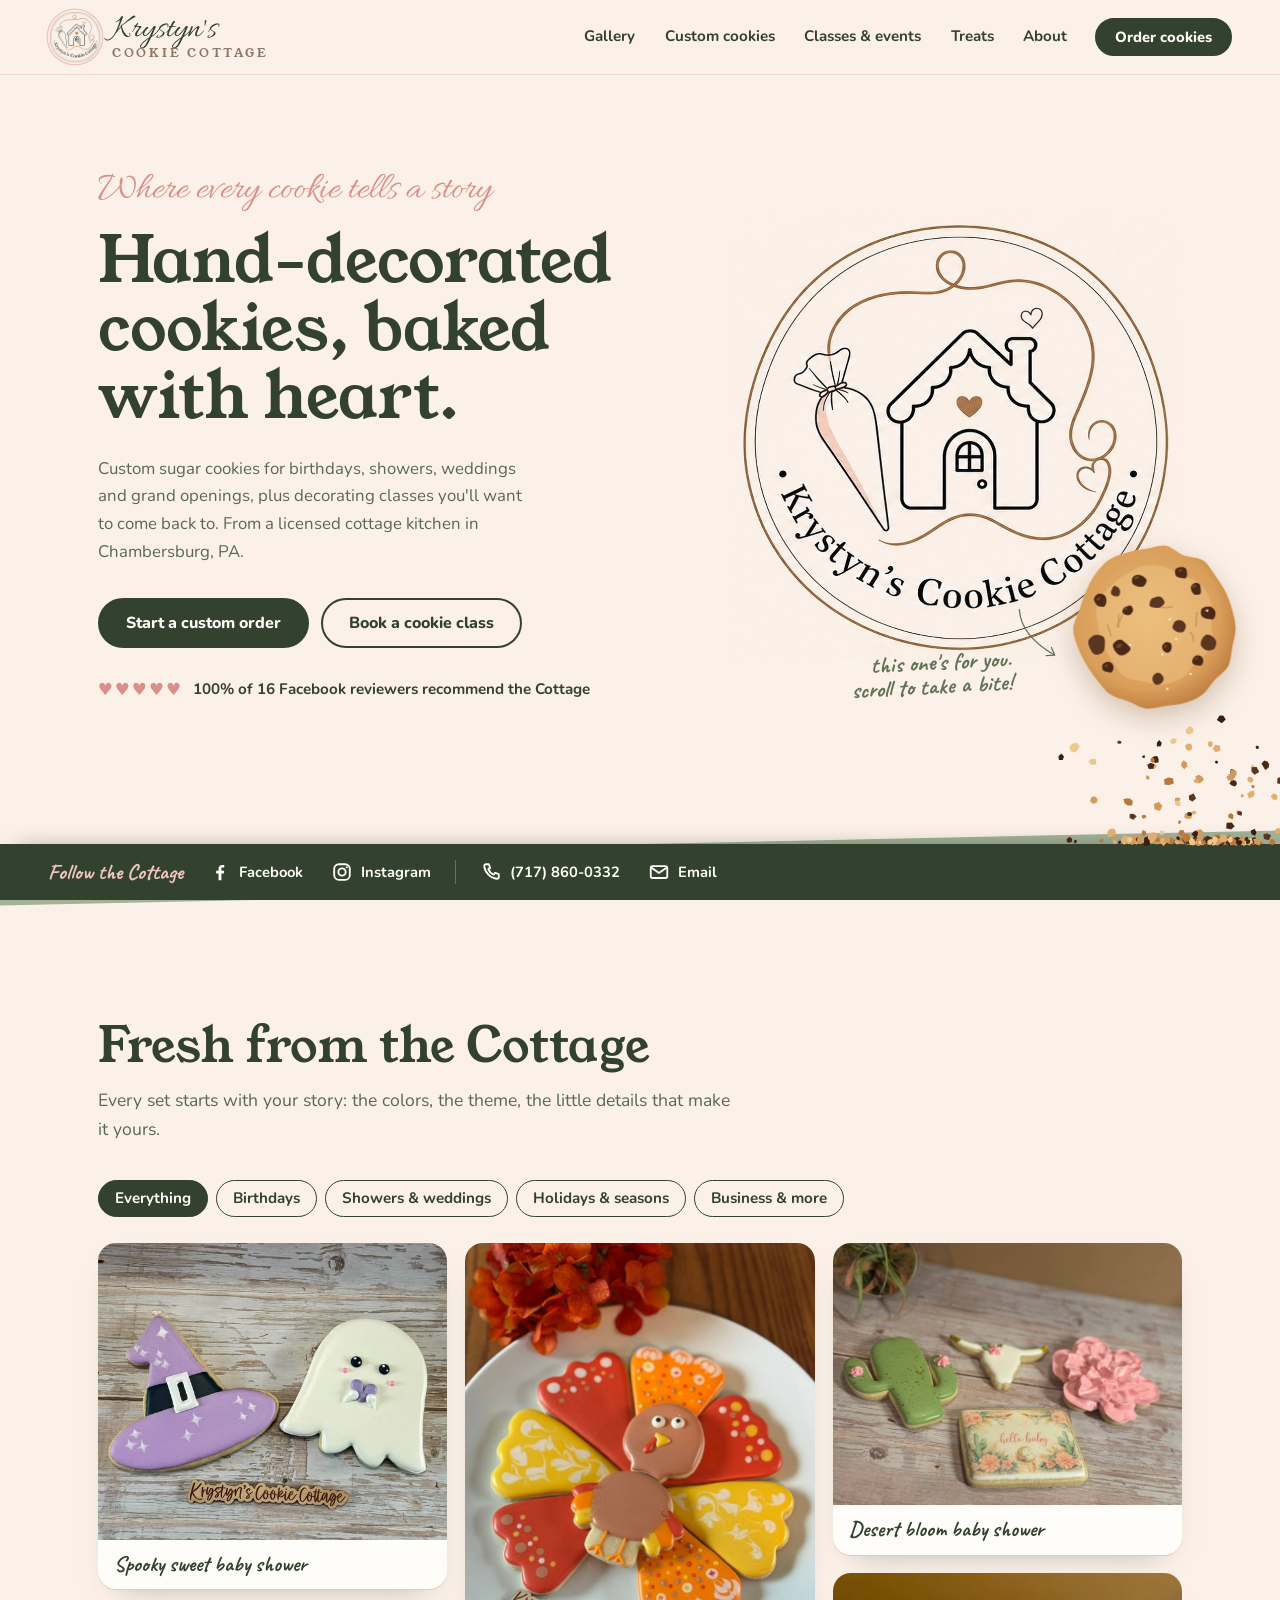
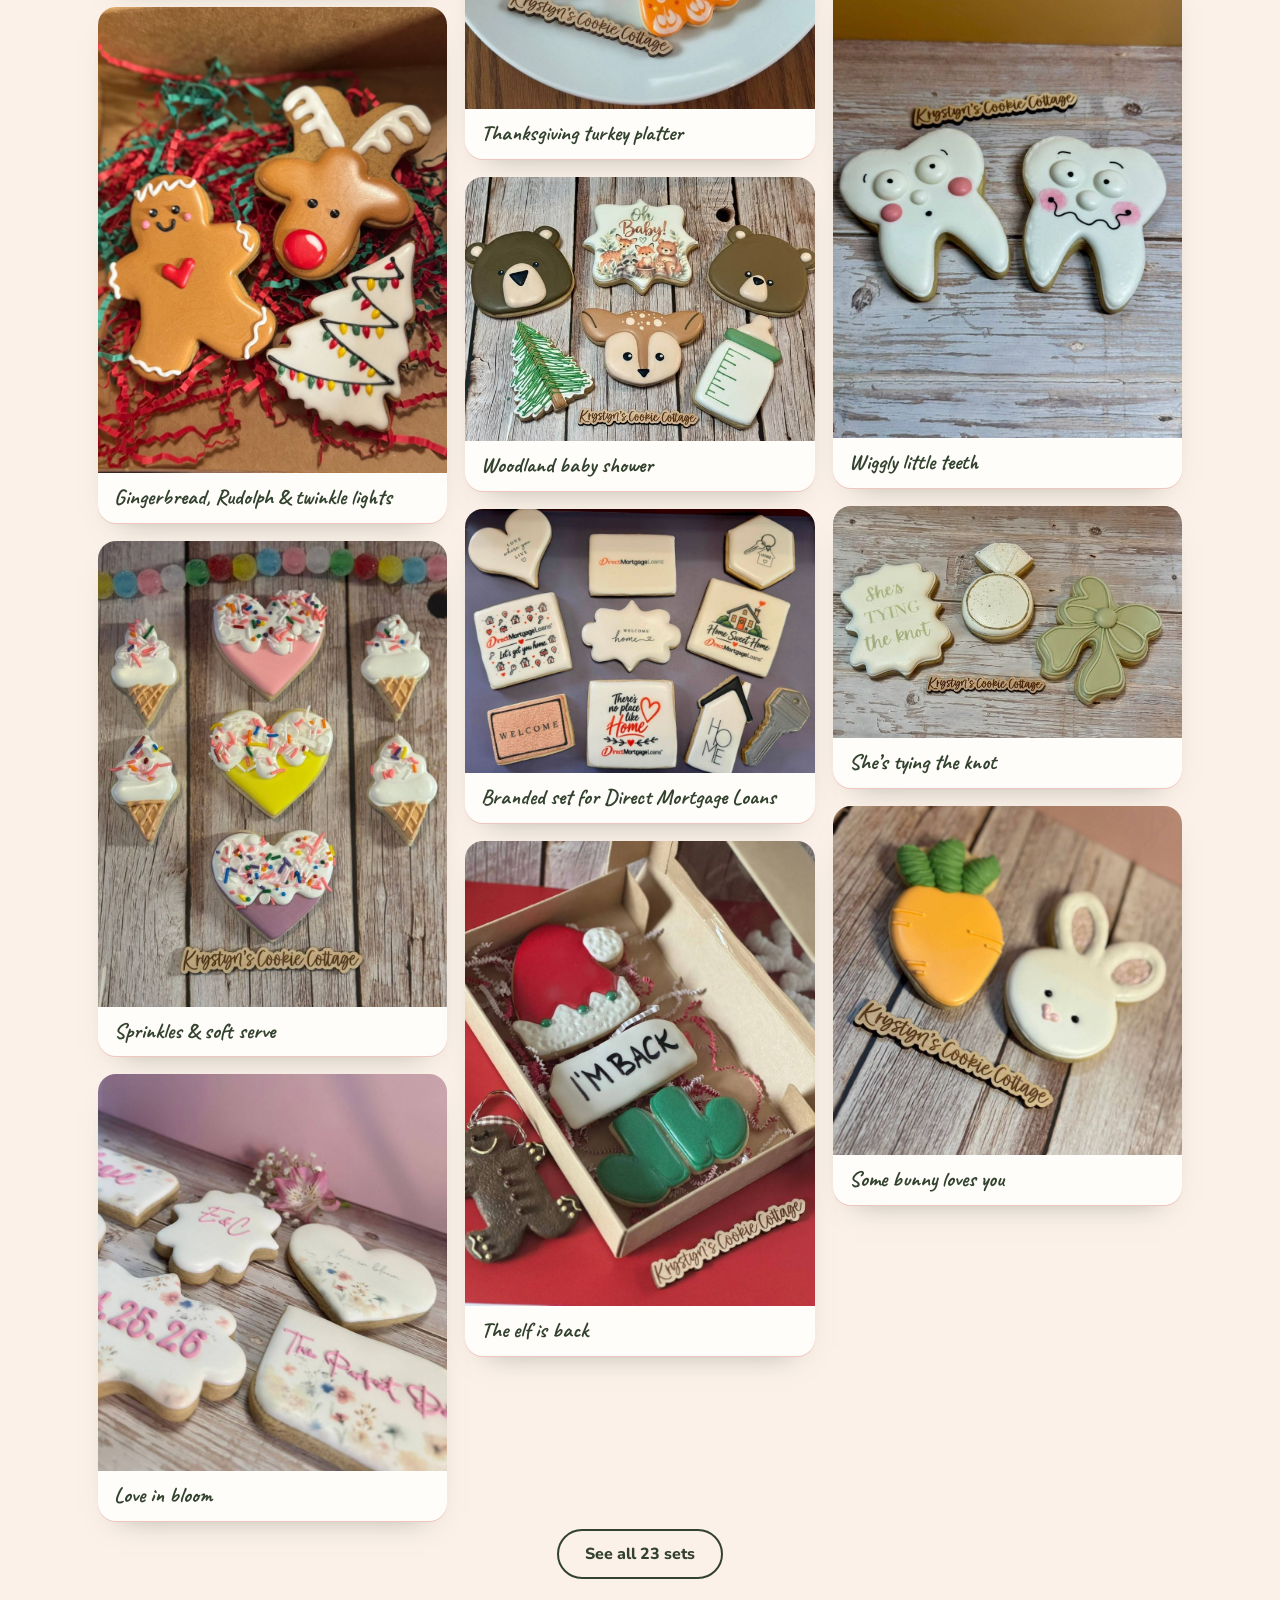
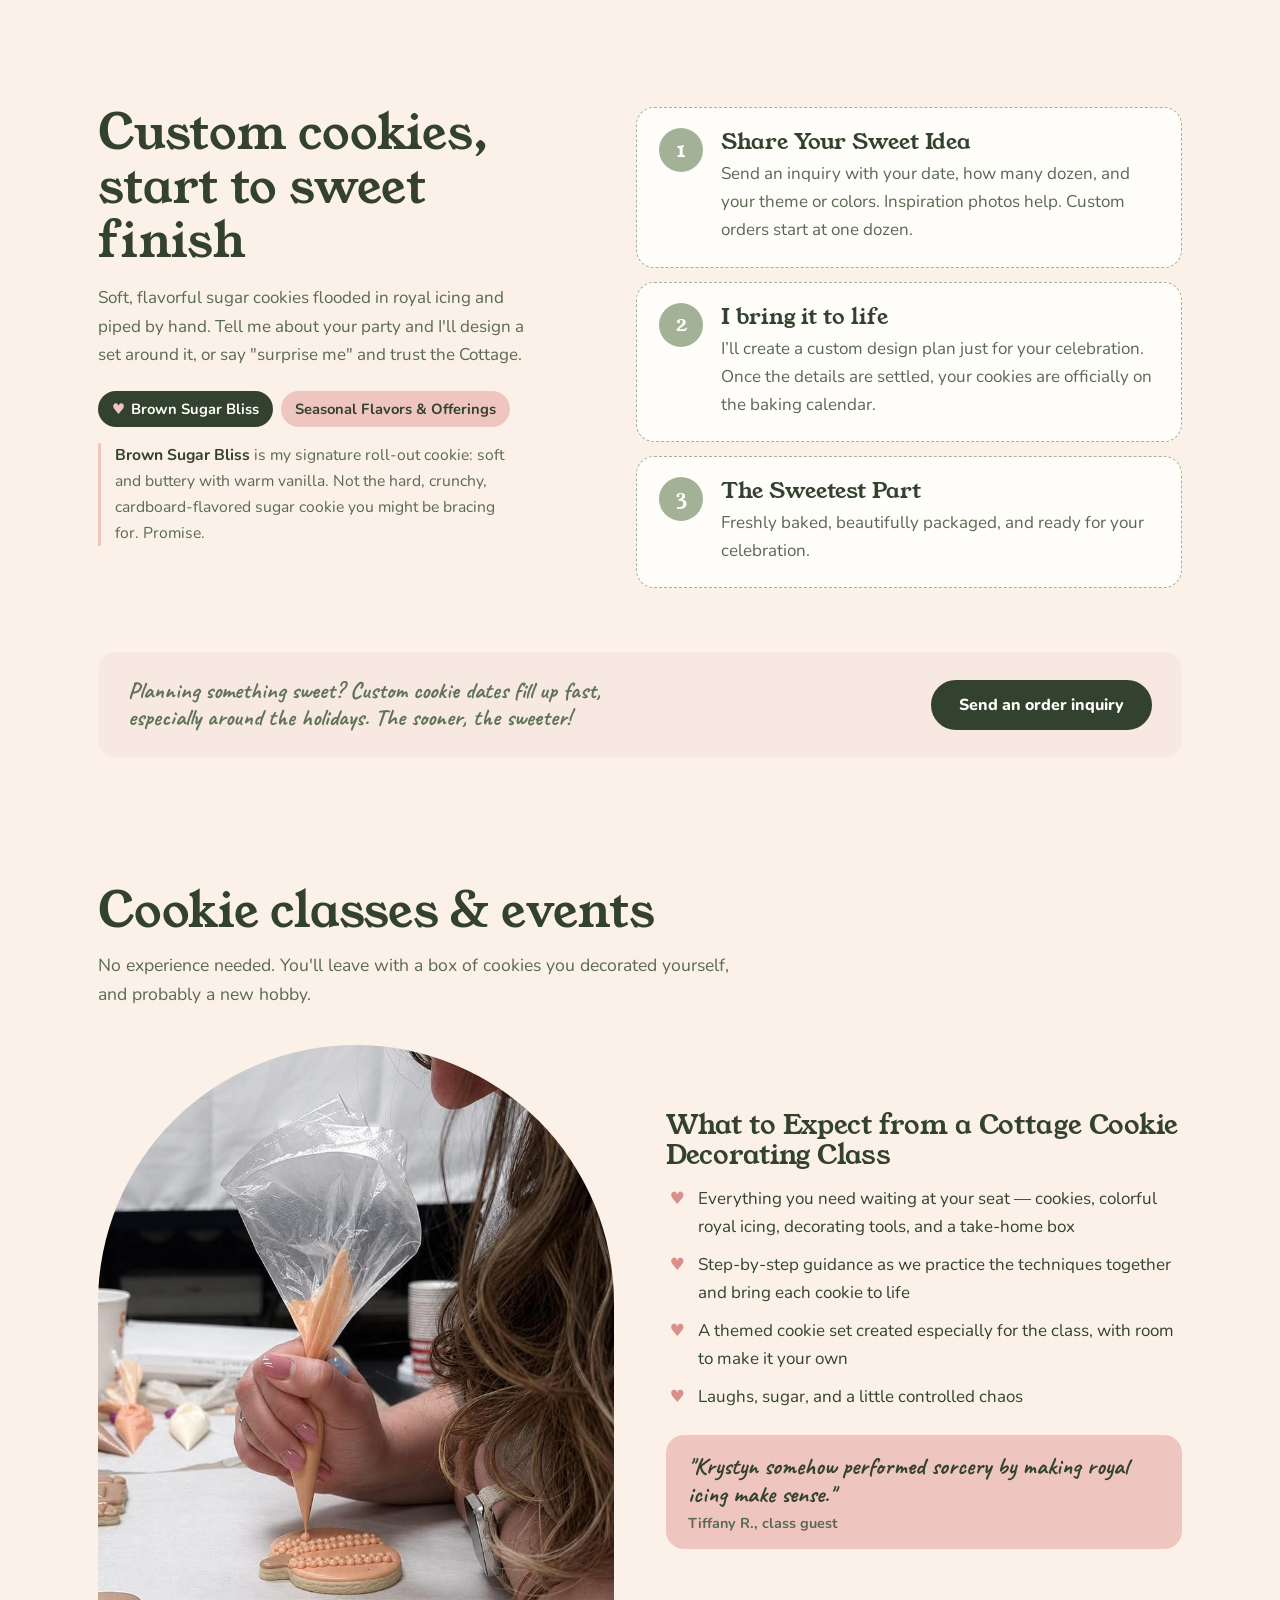
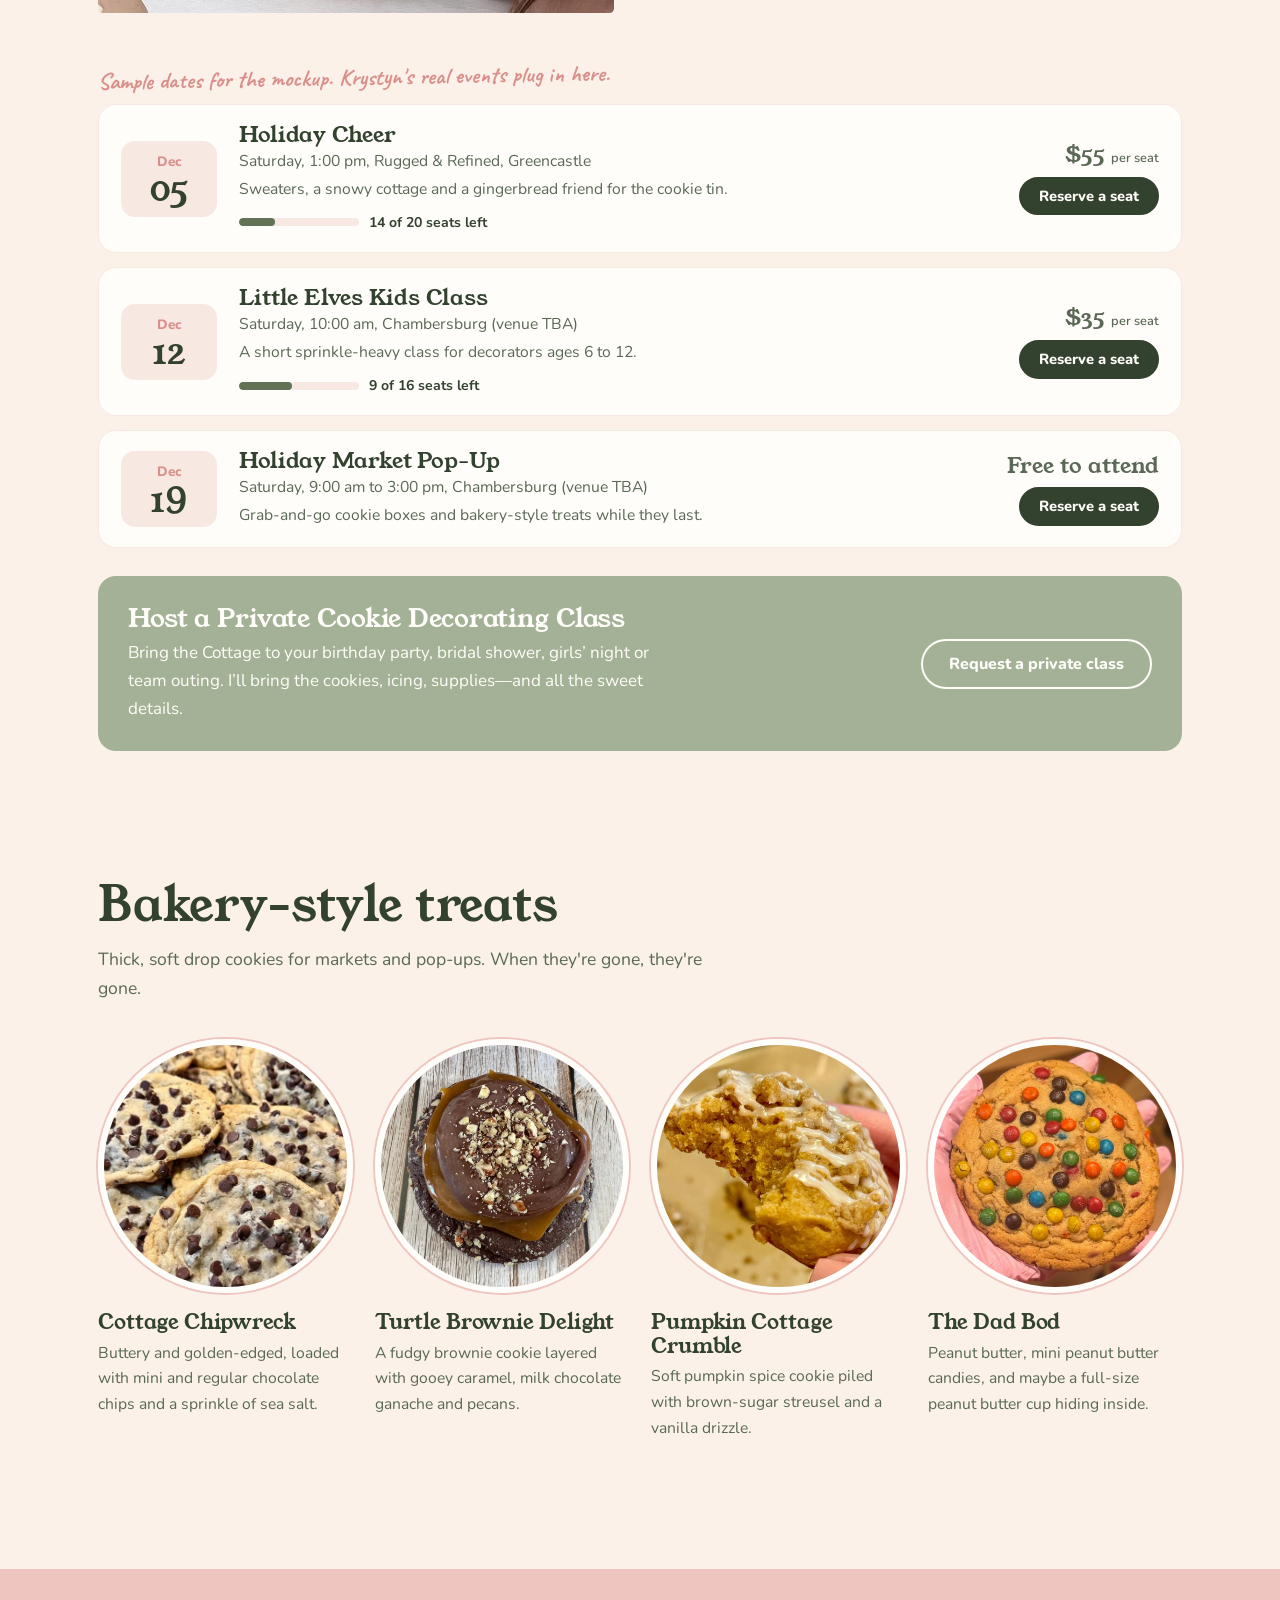
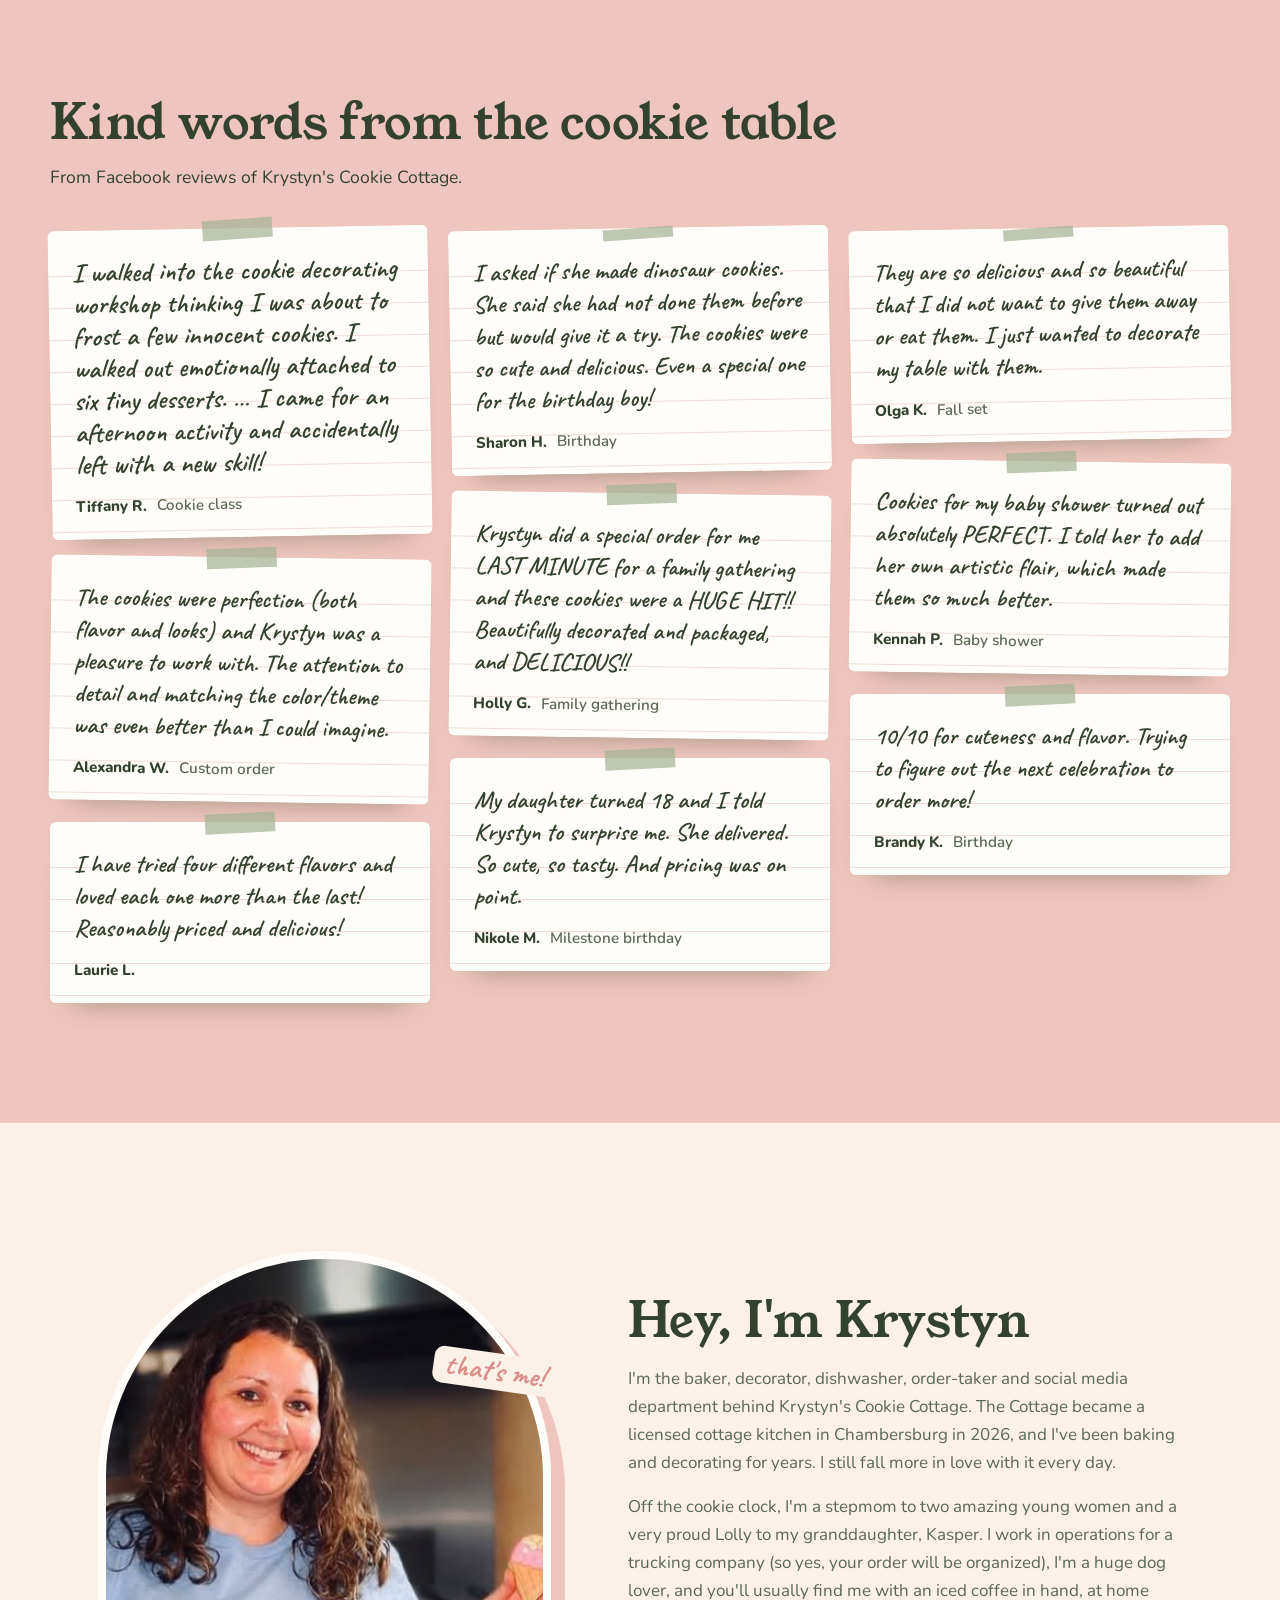
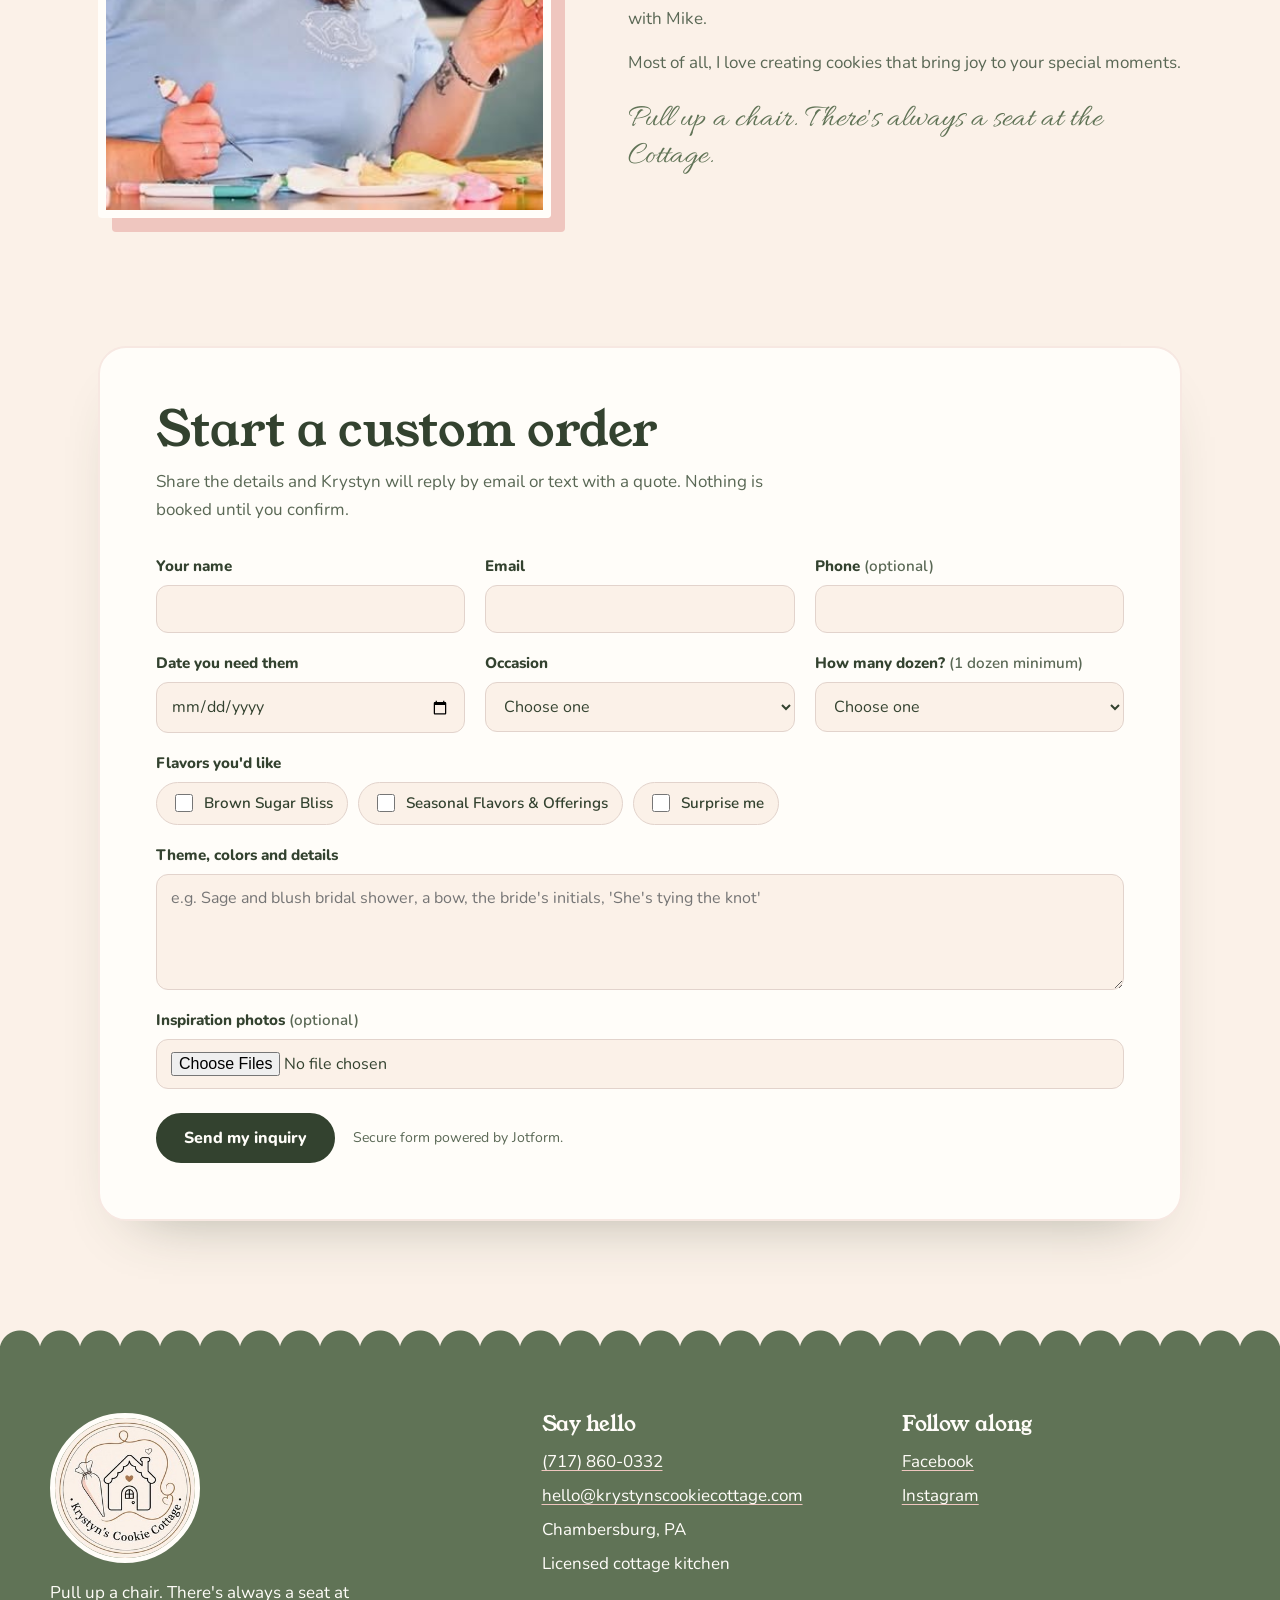
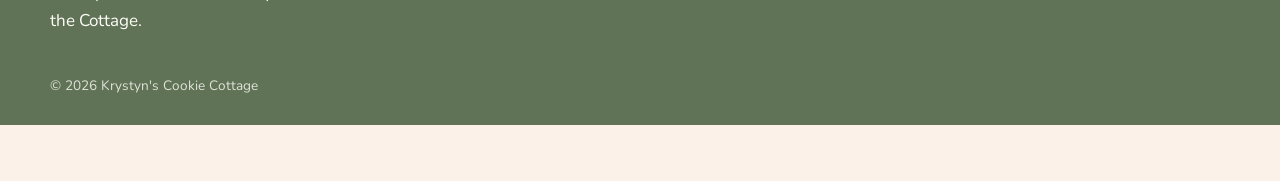
==== index.html @ 33875c94 "Private class block: "Host a Private Cookie Decorating Class" with Krystyn's copy Co-Authored-By: Cl" ====
<!doctype html>
<html lang="en">
<head>
  <meta charset="utf-8">
  <meta name="viewport" content="width=device-width, initial-scale=1">
  <title>Krystyn's Cookie Cottage | Custom Cookies in Chambersburg, PA</title>
  <meta name="description" content="Hand-decorated custom sugar cookies, cookie decorating classes and seasonal treats from a licensed cottage kitchen in Chambersburg, PA.">
  <link rel="preconnect" href="https://fonts.googleapis.com">
  <link rel="preconnect" href="https://fonts.gstatic.com" crossorigin>
  <link href="https://fonts.googleapis.com/css2?family=Allura&family=Caveat:wght@500;700&family=Nunito:ital,wght@0,400;0,600;0,700;0,800;1,400&family=Young+Serif&display=swap" rel="stylesheet">
  <link rel="stylesheet" href="styles.css?v=15">
</head>
<body>

<!-- Shared SVG defs: cottage symbol -->
<svg width="0" height="0" style="position:absolute" aria-hidden="true" focusable="false">
  <defs>
    <symbol id="cottage" viewBox="0 0 64 60">
      <g fill="none" stroke="currentColor" stroke-width="2.2" stroke-linecap="round" stroke-linejoin="round">
        <path d="M7 29 L32 8 L57 29"/>
        <path d="M12 27 Q16.4 27.3 17 23 Q21.4 23.3 22 19 Q26.4 19.3 27 15 Q31.4 15.3 32 11 Q32.6 15.3 37 15 Q37.6 19.3 42 19 Q42.6 23.3 47 23 Q47.6 27.3 52 27"/>
        <path d="M14 28 V54 H50 V28"/>
        <path d="M43 16 V9 H49 V21"/>
        <path d="M26 54 V43 a6 6 0 0 1 12 0 V54"/>
        <path d="M29 46 V41.5 a3 3 0 0 1 6 0 V46 Z M32 38.6 V46 M29 43 H35"/>
        <path d="M49.5 5.6 c-1-1-2.3-1.8-2.3-2.9 a1.2 1.2 0 0 1 2.3-.6 a1.2 1.2 0 0 1 2.3 .6 c0 1.1-1.3 1.9-2.3 2.9z" stroke-width="1.4"/>
        <path d="M4 57 C 16 61, 46 61, 60 55"/>
      </g>
      <circle cx="36.2" cy="49" r="1" fill="currentColor"/>
      <path d="M32 28.8 c-1.6-1.5-3.4-2.7-3.4-4.3 a1.8 1.8 0 0 1 3.4-.9 a1.8 1.8 0 0 1 3.4 .9 c0 1.6-1.8 2.8-3.4 4.3z" fill="#D98F8A"/>
    </symbol>
  </defs>
</svg>

<a class="skip" href="#main">Skip to content</a>

<header class="site-header">
  <a class="brand" href="#top" aria-label="Krystyn's Cookie Cottage home">
    <img class="brand-logo" src="images/logo-small.jpg?v=2" alt="" width="240" height="240">
    <span class="brand-text">
      <span class="brand-script">Krystyn's</span>
      <span class="brand-sub">Cookie Cottage</span>
    </span>
  </a>
  <button class="nav-toggle" aria-expanded="false" aria-controls="site-nav">Menu</button>
  <nav id="site-nav" class="site-nav" aria-label="Main">
    <a href="#gallery">Gallery</a>
    <a href="#custom">Custom cookies</a>
    <a href="#classes">Classes &amp; events</a>
    <a href="#treats">Treats</a>
    <a href="#about">About</a>
    <a class="btn btn-small" href="#order">Order cookies</a>
  </nav>
</header>

<main id="main">

  <!-- HERO -->
  <section class="hero" id="top">
    <div class="hero-copy">
      <p class="hero-script">Where every cookie tells a story</p>
      <h1><span class="nowrap">Hand-decorated</span> cookies, baked with heart.</h1>
      <p class="lede">Custom sugar cookies for birthdays, showers, weddings and grand openings, plus decorating classes you'll want to come back to. From a licensed cottage kitchen in Chambersburg, PA.</p>
      <div class="hero-actions">
        <a class="btn" href="#order">Start a custom order</a>
        <a class="btn btn-ghost" href="#classes">Book a cookie class</a>
      </div>
      <p class="hero-proof">
        <span class="hearts" aria-hidden="true">♥♥♥♥♥</span>
        100% of 16 Facebook reviewers recommend the Cottage
      </p>
    </div>

    <div class="hero-visual">
      <img class="hero-logo" src="images/logo.jpg?v=2" alt="Krystyn's Cookie Cottage logo: a frosted cottage drawn by a piping bag" width="900" height="900">
      <div class="cookie-slot" aria-hidden="true"></div>
      <p class="hero-note" aria-hidden="true">
        this one's for you.<br>scroll to take a bite!
        <svg viewBox="0 0 120 70" class="note-arrow"><path d="M110 6 C 90 40, 50 50, 14 52" fill="none" stroke="currentColor" stroke-width="2.4" stroke-linecap="round"/><path d="M24 42 L12 52 L26 60" fill="none" stroke="currentColor" stroke-width="2.4" stroke-linecap="round" stroke-linejoin="round"/></svg>
      </p>
    </div>
  </section>

  <div class="ribbon" aria-hidden="true">
    <div class="ribbon-track">
      <span>Birthdays</span><span>Baby showers</span><span>Bridal showers</span><span>Weddings</span><span>Grand openings</span><span>Holidays</span><span>Teacher gifts</span><span>Just because</span>
      <span>Birthdays</span><span>Baby showers</span><span>Bridal showers</span><span>Weddings</span><span>Grand openings</span><span>Holidays</span><span>Teacher gifts</span><span>Just because</span>
    </div>
  </div>

  <!-- GALLERY -->
  <section class="section gallery" id="gallery" aria-labelledby="gallery-title">
    <div class="section-head">
      <h2 id="gallery-title">Fresh from the Cottage</h2>
      <p>Every set starts with your story: the colors, the theme, the little details that make it yours.</p>
    </div>

    <div class="filters" role="group" aria-label="Filter gallery">
      <button class="chip is-active" data-filter="all" aria-pressed="true">Everything</button>
      <button class="chip" data-filter="birthday" aria-pressed="false">Birthdays</button>
      <button class="chip" data-filter="shower" aria-pressed="false">Showers &amp; weddings</button>
      <button class="chip" data-filter="season" aria-pressed="false">Holidays &amp; seasons</button>
      <button class="chip" data-filter="more" aria-pressed="false">Business &amp; more</button>
    </div>

    <ul class="masonry" id="masonry">
      <li data-cat="shower"><button class="tile"><img src="images/spooky-baby-shower.jpg" alt="Witch hat and ghost cookies" loading="lazy"><span>Spooky sweet baby shower</span></button></li>
      <li data-cat="season"><button class="tile"><img src="images/holiday-gingerbread.jpg" alt="Gingerbread man with a red heart, a Rudolph reindeer and a white tree strung with lights" loading="lazy"><span>Gingerbread, Rudolph &amp; twinkle lights</span></button></li>
      <li data-cat="birthday"><button class="tile"><img src="images/sprinkle-cones.jpg" alt="Soft-serve ice cream cone cookies and pink, yellow and purple hearts covered in sprinkles" loading="lazy"><span>Sprinkles &amp; soft serve</span></button></li>
      <li data-cat="shower"><button class="tile"><img src="images/love-in-bloom.jpg" alt="Wedding cookies with wildflower prints, pink piped initials, a date and “The Perfect Day”" loading="lazy"><span>Love in bloom</span></button></li>
      <li data-cat="season"><button class="tile"><img src="images/thanksgiving-turkey.jpg" alt="A turkey platter built from marbled red, orange and yellow feather cookies" loading="lazy"><span>Thanksgiving turkey platter</span></button></li>
      <li data-cat="shower"><button class="tile"><img src="images/woodland-baby.jpg" alt="Woodland baby shower cookies with bears, a fawn and a bottle" loading="lazy"><span>Woodland baby shower</span></button></li>
      <li data-cat="more"><button class="tile"><img src="images/direct-mortgage-loans.jpg" alt="Branded cookies for Direct Mortgage Loans: welcome mat, house, key and “There’s no place like home”" loading="lazy"><span>Branded set for Direct Mortgage Loans</span></button></li>
      <li data-cat="season"><button class="tile"><img src="images/elf-is-back.jpg" alt="Gift box with an elf hat, an “I’m back” sign and green elf shoes" loading="lazy"><span>The elf is back</span></button></li>
      <li data-cat="shower"><button class="tile"><img src="images/desert-bloom-baby.jpg" alt="Desert baby shower cookies: a speckled cactus, a longhorn skull, a ruffled pink peony and a “hello baby” plaque" loading="lazy"><span>Desert bloom baby shower</span></button></li>
      <li data-cat="more"><button class="tile"><img src="images/wiggly-teeth.jpg" alt="Two smiling tooth cookies with rosy cheeks" loading="lazy"><span>Wiggly little teeth</span></button></li>
      <li data-cat="shower"><button class="tile"><img src="images/bridal-bow.jpg" alt="Sage green bow, ring and “She’s tying the knot” plaque cookies" loading="lazy"><span>She’s tying the knot</span></button></li>
      <li data-cat="season"><button class="tile"><img src="images/easter-bunny-carrot.jpg" alt="A white bunny face and a carrot with green tops" loading="lazy"><span>Some bunny loves you</span></button></li>
      <li data-cat="more"><button class="tile"><img src="images/baseball-home.jpg" alt="Baseball and heart cookies with red stitching and “There’s no place like home”" loading="lazy"><span>No place like home plate</span></button></li>
      <li data-cat="season"><button class="tile"><img src="images/valentine-box.jpg" alt="Gift box with a sparkly donut and a cupcake holding a pink heart" loading="lazy"><span>Valentine treat box</span></button></li>
      <li data-cat="shower"><button class="tile"><img src="images/floral-romper-shower.jpg" alt="Ruffled baby romper cookies printed with bunnies, butterflies and wildflowers" loading="lazy"><span>Floral romper baby shower</span></button></li>
      <li data-cat="season"><button class="tile"><img src="images/grinch-christmas.jpg" alt="Grinch-themed Christmas cookies: a green heart, Santa belt, tree, ornament and Grinch hand" loading="lazy"><span>A very Grinchy Christmas</span></button></li>
      <li data-cat="birthday"><button class="tile"><img src="images/superhero-birthday.jpg" alt="Comic-book POW cookie, red balloon and number four cookie" loading="lazy"><span>POW! A superhero fourth birthday</span></button></li>
      <li data-cat="birthday"><button class="tile"><img src="images/80th-birthday.jpg" alt="Soft pink 80th birthday cookies with tiny roses" loading="lazy"><span>Eighty, with tiny roses</span></button></li>
      <li data-cat="season"><button class="tile"><img src="images/hello-harvest.jpg" alt="Cable-knit pumpkin, white pumpkin and pumpkin spice latte cookies" loading="lazy"><span>Hello Harvest class set</span></button></li>
      <li data-cat="birthday"><button class="tile"><img src="images/weenies-tinis.jpg" alt="Martini, hot dog and “Weenies and Tinis” cookies" loading="lazy"><span>Weenies &amp; Tinis birthday</span></button></li>
      <li data-cat="season"><button class="tile"><img src="images/autumn-leaves.jpg" alt="Pumpkin and autumn leaf cookies in harvest colors" loading="lazy"><span>Autumn harvest set</span></button></li>
      <li data-cat="shower"><button class="tile"><img src="images/wedding-vow.jpg" alt="Printed wedding plaque cookie with gold rings" loading="lazy"><span>The unbreakable vow</span></button></li>
      <li data-cat="birthday"><button class="tile"><img src="images/farm-birthday.jpg" alt="Red tractor, hay bale and number five cookies" loading="lazy"><span>Five on the farm</span></button></li>
    </ul>
    <div class="gallery-more"><button class="btn btn-ghost" id="galleryMore" type="button" hidden>See all 23 sets</button></div>
  </section>

  <!-- CUSTOM COOKIES -->
  <section class="section custom" id="custom" aria-labelledby="custom-title">
    <div class="custom-intro">
      <h2 id="custom-title">Custom cookies, start to sweet finish</h2>
      <p>Soft, flavorful sugar cookies flooded in royal icing and piped by hand. Tell me about your party and I'll design a set around it, or say "surprise me" and trust the Cottage.</p>
      <ul class="flavors" aria-label="Popular flavors">
        <li class="signature">Brown Sugar Bliss</li>
        <li>Seasonal Flavors &amp; Offerings</li>
      </ul>
      <p class="flavor-note"><strong>Brown Sugar Bliss</strong> is my signature roll-out cookie: soft and buttery with warm vanilla. Not the hard, crunchy, cardboard-flavored sugar cookie you might be bracing for. Promise.</p>
    </div>
    <ol class="steps">
      <li>
        <h3>Share Your Sweet Idea</h3>
        <p>Send an inquiry with your date, how many dozen, and your theme or colors. Inspiration photos help. Custom orders start at one dozen.</p>
      </li>
      <li>
        <h3>I bring it to life</h3>
        <p>I’ll create a custom design plan just for your celebration. Once the details are settled, your cookies are officially on the baking calendar.</p>
      </li>
      <li>
        <h3>The Sweetest Part</h3>
        <p>Freshly baked, beautifully packaged, and ready for your celebration.</p>
      </li>
    </ol>
    <div class="custom-cta">
      <p class="handnote">Planning something sweet? Custom cookie dates fill up fast, especially around the holidays. The sooner, the sweeter!</p>
      <a class="btn" href="#order">Send an order inquiry</a>
    </div>
  </section>

  <!-- CLASSES & EVENTS -->
  <section class="section classes" id="classes" aria-labelledby="classes-title">
    <div class="section-head">
      <h2 id="classes-title">Cookie classes &amp; events</h2>
      <p>No experience needed. You'll leave with a box of cookies you decorated yourself, and probably a new hobby.</p>
    </div>

    <div class="class-feature">
      <img src="images/class-piping.jpg" alt="A class guest piping tiny peach royal icing dots onto a pumpkin cookie" loading="lazy">
      <div>
        <h3>What to Expect from a Cottage Cookie Decorating Class</h3>
        <ul class="ticks">
          <li>Everything you need waiting at your seat — cookies, colorful royal icing, decorating tools, and a take-home box</li>
          <li>Step-by-step guidance as we practice the techniques together and bring each cookie to life</li>
          <li>A themed cookie set created especially for the class, with room to make it your own</li>
          <li>Laughs, sugar, and a little controlled chaos</li>
        </ul>
        <blockquote class="mini-quote">"Krystyn somehow performed sorcery by making royal icing make sense."<cite>Tiffany R., class guest</cite></blockquote>
      </div>
    </div>

    <p class="handnote sample-note" id="sampleNote" hidden>Sample dates for the mockup. Krystyn's real events plug in here.</p>
    <div class="events" id="events" aria-live="polite"></div>

    <div class="private-class">
      <div>
        <h3>Host a Private Cookie Decorating Class</h3>
        <p>Bring the Cottage to your birthday party, bridal shower, girls’ night or team outing. I’ll bring the cookies, icing, supplies—and all the sweet details.</p>
      </div>
      <a class="btn btn-ghost" href="#order" data-occasion="Private cookie class">Request a private class</a>
    </div>
  </section>

  <!-- TREATS -->
  <section class="section treats" id="treats" aria-labelledby="treats-title">
    <div class="section-head">
      <h2 id="treats-title">Bakery-style treats</h2>
      <p>Thick, soft drop cookies for markets and pop-ups. When they're gone, they're gone.</p>
    </div>
    <div class="treat-row">
      <article class="treat">
        <img src="images/chipwreck.jpg" alt="Chocolate chip cookies loaded with mini and regular chips" loading="lazy">
        <h3>Cottage Chipwreck</h3>
        <p>Buttery and golden-edged, loaded with mini and regular chocolate chips and a sprinkle of sea salt.</p>
      </article>
      <article class="treat">
        <img src="images/turtle-brownie.jpg?v=2" alt="Turtle Brownie Delight topped with caramel, chocolate ganache and chopped pecans" loading="lazy">
        <h3>Turtle Brownie Delight</h3>
        <p>A fudgy brownie cookie layered with gooey caramel, milk chocolate ganache and pecans.</p>
      </article>
      <article class="treat">
        <img src="images/pumpkin-crumble.jpg?v=2" alt="Pumpkin Cottage Crumble with a bite taken out, showing the soft center under the streusel and drizzle" loading="lazy">
        <h3>Pumpkin Cottage Crumble</h3>
        <p>Soft pumpkin spice cookie piled with brown-sugar streusel and a vanilla drizzle.</p>
      </article>
      <article class="treat">
        <img src="images/dad-bod.jpg?v=2" alt="A giant peanut butter cookie studded with candy-coated chocolates, held in a pink-gloved hand" loading="lazy">
        <h3>The Dad Bod</h3>
        <p>Peanut butter, mini peanut butter candies, and maybe a full-size peanut butter cup hiding inside.</p>
      </article>
    </div>
  </section>

  <!-- REVIEWS -->
  <section class="section reviews" id="reviews" aria-labelledby="reviews-title">
    <div class="section-head">
      <h2 id="reviews-title">Kind words from the cookie table</h2>
      <p>From Facebook reviews of Krystyn's Cookie Cottage.</p>
      <p class="swipe-hint" aria-hidden="true">Swipe for more kind words</p>
    </div>
    <div class="notes" tabindex="0" aria-label="Customer reviews">
      <figure class="note note-wide">
        <blockquote>I walked into the cookie decorating workshop thinking I was about to frost a few innocent cookies. I walked out emotionally attached to six tiny desserts. … I came for an afternoon activity and accidentally left with a new skill!</blockquote>
        <figcaption>Tiffany R. <span>Cookie class</span></figcaption>
      </figure>
      <figure class="note">
        <blockquote>The cookies were perfection (both flavor and looks) and Krystyn was a pleasure to work with. The attention to detail and matching the color/theme was even better than I could imagine.</blockquote>
        <figcaption>Alexandra W. <span>Custom order</span></figcaption>
      </figure>
      <figure class="note">
        <blockquote>I have tried four different flavors and loved each one more than the last! Reasonably priced and delicious!</blockquote>
        <figcaption>Laurie L.</figcaption>
      </figure>
      <figure class="note">
        <blockquote>I asked if she made dinosaur cookies. She said she had not done them before but would give it a try. The cookies were so cute and delicious. Even a special one for the birthday boy!</blockquote>
        <figcaption>Sharon H. <span>Birthday</span></figcaption>
      </figure>
      <figure class="note">
        <blockquote>Krystyn did a special order for me LAST MINUTE for a family gathering and these cookies were a HUGE HIT!! Beautifully decorated and packaged, and DELICIOUS!!</blockquote>
        <figcaption>Holly G. <span>Family gathering</span></figcaption>
      </figure>
      <figure class="note">
        <blockquote>My daughter turned 18 and I told Krystyn to surprise me. She delivered. So cute, so tasty. And pricing was on point.</blockquote>
        <figcaption>Nikole M. <span>Milestone birthday</span></figcaption>
      </figure>
      <figure class="note">
        <blockquote>They are so delicious and so beautiful that I did not want to give them away or eat them. I just wanted to decorate my table with them.</blockquote>
        <figcaption>Olga K. <span>Fall set</span></figcaption>
      </figure>
      <figure class="note">
        <blockquote>Cookies for my baby shower turned out absolutely PERFECT. I told her to add her own artistic flair, which made them so much better.</blockquote>
        <figcaption>Kennah P. <span>Baby shower</span></figcaption>
      </figure>
      <figure class="note">
        <blockquote>10/10 for cuteness and flavor. Trying to figure out the next celebration to order more!</blockquote>
        <figcaption>Brandy K. <span>Birthday</span></figcaption>
      </figure>
    </div>
  </section>

  <!-- ABOUT -->
  <section class="section about" id="about" aria-labelledby="about-title">
    <div class="about-photo">
      <img src="images/krystyn.jpg" alt="Krystyn smiling at her decorating table, holding an ice cream cone cookie" loading="lazy">
      <p class="photo-note" aria-hidden="true">that's me!</p>
    </div>
    <div class="about-copy">
      <h2 id="about-title">Hey, I'm Krystyn</h2>
      <p>I'm the baker, decorator, dishwasher, order-taker and social media department behind Krystyn's Cookie Cottage. The Cottage became a licensed cottage kitchen in Chambersburg in 2026, and I've been baking and decorating for years. I still fall more in love with it every day.</p>
      <p>Off the cookie clock, I'm a stepmom to two amazing young women and a very proud Lolly to my granddaughter, Kasper. I work in operations for a trucking company (so yes, your order will be organized), I'm a huge dog lover, and you'll usually find me with an iced coffee in hand, at home with Mike.</p>
      <p>Most of all, I love creating cookies that bring joy to your special moments.</p>
      <p class="signoff">Pull up a chair. There's always a seat at the Cottage.</p>
    </div>
  </section>

  <!-- ORDER FORM -->
  <section class="section order" id="order" aria-labelledby="order-title">
    <div class="order-card">
      <div class="order-head">
        <h2 id="order-title">Start a custom order</h2>
        <p>Share the details and Krystyn will reply by email or text with a quote. Nothing is booked until you confirm.</p>
      </div>

      <form class="order-form" id="orderForm" novalidate>
        <div class="field">
          <label for="f-name">Your name</label>
          <input id="f-name" name="name" autocomplete="name" required>
        </div>
        <div class="field">
          <label for="f-email">Email</label>
          <input id="f-email" name="email" type="email" autocomplete="email" required>
        </div>
        <div class="field">
          <label for="f-phone">Phone <span class="opt">(optional)</span></label>
          <input id="f-phone" name="phone" type="tel" autocomplete="tel">
        </div>
        <div class="field">
          <label for="f-date">Date you need them</label>
          <input id="f-date" name="date" type="date" required>
        </div>
        <div class="field">
          <label for="f-occasion">Occasion</label>
          <select id="f-occasion" name="occasion" required>
            <option value="">Choose one</option>
            <option>Birthday</option>
            <option>Baby shower</option>
            <option>Bridal shower or wedding</option>
            <option>Holiday</option>
            <option>Business or grand opening</option>
            <option>Cookie class or event</option>
            <option>Private cookie class</option>
            <option>Something else</option>
          </select>
        </div>
        <div class="field">
          <label for="f-qty">How many dozen? <span class="opt">(1 dozen minimum)</span></label>
          <select id="f-qty" name="quantity" required>
            <option value="">Choose one</option>
            <option>1 dozen</option>
            <option>2 dozen</option>
            <option>3 to 5 dozen</option>
            <option>6 dozen or more</option>
            <option>Not sure yet</option>
          </select>
        </div>
        <fieldset class="field field-full">
          <legend>Flavors you'd like</legend>
          <div class="checks">
            <label><input type="checkbox" name="flavor" value="Brown Sugar Bliss"> Brown Sugar Bliss</label>
            <label><input type="checkbox" name="flavor" value="Seasonal Flavors &amp; Offerings"> Seasonal Flavors &amp; Offerings</label>
            <label><input type="checkbox" name="flavor" value="Surprise me"> Surprise me</label>
          </div>
        </fieldset>
        <div class="field field-full">
          <label for="f-theme">Theme, colors and details</label>
          <textarea id="f-theme" name="theme" rows="4" placeholder="e.g. Sage and blush bridal shower, a bow, the bride's initials, 'She's tying the knot'" required></textarea>
        </div>
        <div class="field field-full">
          <label for="f-photos">Inspiration photos <span class="opt">(optional)</span></label>
          <input id="f-photos" name="photos" type="file" accept="image/*" multiple>
        </div>
        <div class="form-foot field-full">
          <button class="btn" type="submit">Send my inquiry</button>
          <p class="form-fine">Secure form powered by Jotform.</p>
        </div>
        <p class="form-error" id="formError" role="alert" hidden></p>
      </form>

      <div class="order-success" id="orderSuccess" hidden tabindex="-1">
        <svg aria-hidden="true"><use href="#cottage"/></svg>
        <h3>Inquiry sent!</h3>
        <p>Thanks, <span id="successName">friend</span>. Krystyn will get back to you soon with ideas and a quote.</p>
        <button class="btn btn-ghost" type="button" id="orderAgain">Send another inquiry</button>
      </div>
    </div>
  </section>

</main>

<footer class="site-footer">
  <div class="footer-inner">
    <div class="footer-brand">
      <img class="footer-logo" src="images/logo-small.jpg?v=2" alt="Krystyn's Cookie Cottage logo" width="240" height="240" loading="lazy">
      <p class="footer-tag">Pull up a chair. There's always a seat at the Cottage.</p>
    </div>
    <div>
      <h2>Say hello</h2>
      <ul class="contact">
        <li><a href="tel:+17178600332">(717) 860-0332</a></li>
        <li><a href="mailto:hello@krystynscookiecottage.com">hello@krystynscookiecottage.com</a></li>
        <li>Chambersburg, PA</li>
        <li>Licensed cottage kitchen</li>
      </ul>
    </div>
    <div>
      <h2>Follow along</h2>
      <ul class="contact">
        <li><a href="https://www.facebook.com/p/Krystyns-Cookie-Cottage-61581379451408/" rel="noopener" target="_blank">Facebook</a></li>
        <li><a href="https://www.instagram.com/krystynscookiecottage" rel="noopener" target="_blank">Instagram</a></li>
      </ul>
    </div>
  </div>
  <p class="footer-fine">© 2026 Krystyn's Cookie Cottage</p>
</footer>

<!-- Sticky social bar -->
<nav class="social-bar" id="socialBar" aria-label="Follow and contact">
  <span class="social-label">Follow the Cottage</span>
  <a class="social-link" href="https://www.facebook.com/p/Krystyns-Cookie-Cottage-61581379451408/" target="_blank" rel="noopener">
    <svg viewBox="0 0 24 24" aria-hidden="true"><path fill="currentColor" d="M13.5 21v-7.5h2.6l.4-3h-3V8.6c0-.9.3-1.5 1.5-1.5h1.6V4.4c-.3 0-1.2-.1-2.3-.1-2.3 0-3.9 1.4-3.9 4v2.2H7.8v3h2.6V21h3.1z"/></svg>
    <span>Facebook</span>
  </a>
  <a class="social-link" href="https://www.instagram.com/krystynscookiecottage" target="_blank" rel="noopener">
    <svg viewBox="0 0 24 24" aria-hidden="true"><g fill="none" stroke="currentColor" stroke-width="2"><rect x="3.5" y="3.5" width="17" height="17" rx="5"/><circle cx="12" cy="12" r="4"/></g><circle cx="17.2" cy="6.8" r="1.2" fill="currentColor"/></svg>
    <span>Instagram</span>
  </a>
  <span class="social-sep" aria-hidden="true"></span>
  <a class="social-link" href="tel:+17178600332">
    <svg viewBox="0 0 24 24" aria-hidden="true"><path fill="none" stroke="currentColor" stroke-width="2" stroke-linejoin="round" d="M6.6 3.5h3l1.5 4-2 1.3a11 11 0 0 0 6.1 6.1l1.3-2 4 1.5v3a2 2 0 0 1-2 2A16 16 0 0 1 4.6 5.5a2 2 0 0 1 2-2z"/></svg>
    <span>(717) 860-0332</span>
  </a>
  <a class="social-link" href="mailto:hello@krystynscookiecottage.com">
    <svg viewBox="0 0 24 24" aria-hidden="true"><g fill="none" stroke="currentColor" stroke-width="2" stroke-linejoin="round"><rect x="3" y="5.5" width="18" height="13" rx="2"/><path d="M3.5 7l8.5 6 8.5-6"/></g></svg>
    <span>Email</span>
  </a>
</nav>

<!-- The scroll cookie -->
<div class="cookie" id="cookie" aria-hidden="true">
  <div class="cookie-inner" id="cookieInner">
    <svg viewBox="0 0 200 200">
      <defs>
        <mask id="biteCut" maskUnits="userSpaceOnUse" x="0" y="0" width="200" height="200">
          <rect width="200" height="200" fill="#fff"/>
          <g id="bitesCut" fill="#000"></g>
        </mask>
        <mask id="biteRing" maskUnits="userSpaceOnUse" x="0" y="0" width="200" height="200">
          <rect width="200" height="200" fill="#fff"/>
          <g id="bitesRing" fill="#000"></g>
        </mask>
        <radialGradient id="bake" cx="46%" cy="44%" r="62%">
          <stop offset="0" stop-color="#E9B977"/>
          <stop offset=".72" stop-color="#D99E5A"/>
          <stop offset="1" stop-color="#B8763A"/>
        </radialGradient>
      </defs>
      <!-- soft inside, revealed in a thin ring around each bite -->
      <g mask="url(#biteCut)">
        <path d="M188.9 100C188.9 107 186.6 114 185.2 121C183.9 128.1 183.8 136.1 180.5 142.3C177.2 148.4 170.2 152.6 165.3 157.9C160.5 163.2 156.9 170 151.3 174.3C145.6 178.5 138.4 181.3 131.6 183.4C124.8 185.4 117.6 185.6 110.5 186.6C103.4 187.6 96 190.2 89.1 189.4C82.2 188.5 75.8 184 69.1 181.4C62.4 178.8 54.9 177.6 49.1 173.7C43.4 169.8 39.1 163.4 34.7 157.9C30.2 152.4 26.2 146.7 22.6 140.6C19 134.6 15.5 128.2 13.1 121.4C10.6 114.7 7.6 107.1 7.9 100C8.2 92.9 12.6 85.9 14.9 79C17.2 72.2 19 65.5 21.9 59C24.7 52.4 27.8 45.7 32 39.8C36.3 33.9 41.3 27.7 47.3 23.6C53.3 19.5 60.9 17.4 67.9 15.4C74.9 13.3 82 12.6 89.2 11.3C96.4 10 104.3 6.5 111.2 7.7C118.2 8.9 124 15.8 130.9 18.5C137.8 21.3 146.5 20.3 152.4 24.1C158.3 27.9 162.2 35.3 166.4 41.2C170.6 47.1 174.6 52.9 177.7 59.2C180.8 65.5 183.2 72.2 185 79C186.9 85.8 188.9 93 188.9 100Z" fill="#EDC88E"/>
        <g fill="#4A2816"><circle cx="126.6" cy="76.5" r="2.7"/><circle cx="112.2" cy="173" r="3.2"/><circle cx="53" cy="132.5" r="2.2"/><circle cx="144.6" cy="129.1" r="2.1"/><circle cx="28.7" cy="118.9" r="2.2"/><circle cx="52.5" cy="94.8" r="3.1"/><circle cx="164" cy="154.9" r="2"/><circle cx="118.2" cy="82.1" r="2"/><circle cx="131.1" cy="79.1" r="2.8"/><circle cx="134.4" cy="26.6" r="2.7"/><circle cx="152.9" cy="81.3" r="2.5"/><circle cx="38.4" cy="94.3" r="2.1"/><circle cx="85.7" cy="177.4" r="1.9"/><circle cx="136.1" cy="72.1" r="1.6"/></g>
      </g>
      <!-- the baked chocolate chip cookie -->
      <g mask="url(#biteRing)">
        <path d="M188.9 100C188.9 107 186.6 114 185.2 121C183.9 128.1 183.8 136.1 180.5 142.3C177.2 148.4 170.2 152.6 165.3 157.9C160.5 163.2 156.9 170 151.3 174.3C145.6 178.5 138.4 181.3 131.6 183.4C124.8 185.4 117.6 185.6 110.5 186.6C103.4 187.6 96 190.2 89.1 189.4C82.2 188.5 75.8 184 69.1 181.4C62.4 178.8 54.9 177.6 49.1 173.7C43.4 169.8 39.1 163.4 34.7 157.9C30.2 152.4 26.2 146.7 22.6 140.6C19 134.6 15.5 128.2 13.1 121.4C10.6 114.7 7.6 107.1 7.9 100C8.2 92.9 12.6 85.9 14.9 79C17.2 72.2 19 65.5 21.9 59C24.7 52.4 27.8 45.7 32 39.8C36.3 33.9 41.3 27.7 47.3 23.6C53.3 19.5 60.9 17.4 67.9 15.4C74.9 13.3 82 12.6 89.2 11.3C96.4 10 104.3 6.5 111.2 7.7C118.2 8.9 124 15.8 130.9 18.5C137.8 21.3 146.5 20.3 152.4 24.1C158.3 27.9 162.2 35.3 166.4 41.2C170.6 47.1 174.6 52.9 177.7 59.2C180.8 65.5 183.2 72.2 185 79C186.9 85.8 188.9 93 188.9 100Z" fill="url(#bake)"/>
        <path d="M162 96C162.2 103.8 165.8 113 163.2 119.7C160.5 126.4 151.3 130.6 146 136.3C140.7 142 137.5 149.5 131.4 153.9C125.4 158.3 117.2 161.5 109.7 162.4C102.3 163.4 94.3 161.1 86.8 159.7C79.3 158.2 70.7 157.6 64.7 153.6C58.8 149.6 55 141.6 51 135.5C46.9 129.4 43 123.6 40.4 117C37.7 110.4 36.1 103.4 35.1 96C34.1 88.6 32 79.8 34.2 72.8C36.3 65.8 42.7 59.4 48 54.1C53.3 48.7 59.6 44.5 66 40.5C72.4 36.5 79.2 31.6 86.4 30.1C93.6 28.6 102.1 29.7 109.4 31.5C116.6 33.2 123 37.3 129.9 40.7C136.9 44 145.6 46.2 150.9 51.6C156.3 56.9 160.2 65.3 162 72.7C163.8 80.1 161.8 88.2 162 96Z" fill="#EFC687" opacity=".45"/>
        <g fill="none" stroke="#B57A41" stroke-width="1.6" stroke-linecap="round" opacity=".55"><path d="M138.2 104.5Q141.9 107.3 142 114.1"/><path d="M50.2 108.4Q48.2 102.6 45.9 96.2"/><path d="M105.2 76.1Q110.3 77.5 118.1 75.6"/><path d="M56.5 97.9Q59.3 92.2 62.8 85.1"/><path d="M58.5 98.6Q58.6 91.5 58.3 84.7"/><path d="M146.1 82.3Q144.1 90.2 144.9 97.4"/></g>
        <g><path d="M108.7 156C108.7 157.7 107.5 160 106.1 161.1C104.7 162.3 102.1 163.3 100.5 162.9C98.9 162.5 97.2 160.3 96.6 158.7C96 157.1 96.1 155 96.7 153.5C97.4 152 99.1 150.2 100.6 149.8C102.2 149.4 104.6 150.1 106 151.1C107.3 152.2 108.7 154.4 108.7 156Z" fill="#5A3520"/><path d="M150 55.3C150.1 57.2 150.7 60.3 149.6 61.4C148.4 62.5 144.8 62.8 143.2 62.2C141.5 61.6 140.3 59.4 139.7 57.8C139 56.2 138.8 54.2 139.4 52.8C140 51.4 141.8 49.7 143.3 49.3C144.9 48.9 147.5 49.5 148.6 50.5C149.7 51.5 149.8 53.5 150 55.3Z" fill="#4A2816"/><ellipse cx="142.7" cy="53" rx="2.5" ry="1.5" fill="#7B4B2C" opacity=".85" transform="rotate(-25 142.7 53)"/><path d="M133.5 96.8C133.7 98.8 132.3 102.5 130.7 103.7C129 104.8 125.6 104.4 123.7 103.7C121.7 103.1 119.4 101.5 118.8 99.9C118.2 98.4 119.1 95.8 119.9 94.3C120.8 92.8 122.3 91.5 123.9 91.1C125.5 90.6 127.8 90.7 129.4 91.6C131 92.6 133.3 94.8 133.5 96.8Z" fill="#5A3520"/><path d="M109.8 71.2C109.7 73 106.9 75.2 105.3 76.1C103.6 77.1 102 77.1 100 76.9C98 76.7 94.2 76.6 93.2 75.1C92.3 73.6 93.4 69.6 94.5 67.9C95.6 66.2 98 65.5 99.9 65C101.8 64.6 104.4 64.2 106 65.2C107.7 66.3 110 69.4 109.8 71.2Z" fill="#5A3520"/><path d="M167.3 114.8C167.6 117.1 166.9 121.2 165.1 122.9C163.3 124.5 158.9 125.1 156.5 124.4C154 123.8 151.1 121 150.3 118.8C149.5 116.6 150.7 113.4 151.8 111.4C152.9 109.4 155 107.3 156.9 106.9C158.8 106.5 161.5 107.7 163.2 109C165 110.3 167 112.4 167.3 114.8Z" fill="#5A3520"/><path d="M44.8 69.3C44.8 71.3 44 74.2 42.7 75.3C41.3 76.3 38.2 76 36.5 75.4C34.9 74.9 33.5 73.5 32.6 71.9C31.7 70.3 30.4 67.8 31 66C31.6 64.2 34.1 61.8 36.1 61.3C38.1 60.9 41.3 61.9 42.8 63.2C44.2 64.6 44.8 67.3 44.8 69.3Z" fill="#4A2816"/><ellipse cx="35.9" cy="67" rx="2.6" ry="1.5" fill="#7B4B2C" opacity=".85" transform="rotate(-25 35.9 67)"/><path d="M89.7 46.3C89.9 48.2 87.9 51.9 86.2 53C84.4 54.2 81.3 53.5 79.2 53C77.2 52.4 74.5 51.4 73.7 49.7C72.8 48.1 73.2 44.7 74.2 43.1C75.1 41.5 77.7 40.5 79.4 40.2C81.1 40 82.9 40.4 84.6 41.4C86.4 42.4 89.4 44.4 89.7 46.3Z" fill="#4A2816"/><ellipse cx="78.4" cy="43.5" rx="3" ry="1.7" fill="#7B4B2C" opacity=".85" transform="rotate(-25 78.4 43.5)"/><path d="M43 118.4C42.9 121.2 42.8 124.5 41 126.3C39.2 128.1 34.7 129.9 32.3 129.3C29.8 128.6 27.8 125 26.6 122.4C25.3 119.7 23.8 116.1 24.8 113.6C25.7 111.1 29.4 108.1 32.2 107.4C35 106.8 39.9 107.9 41.7 109.7C43.5 111.6 43.1 115.7 43 118.4Z" fill="#5A3520"/><path d="M117.5 122C117.3 123.6 116.6 125.2 115.6 126C114.6 126.8 112.6 127.2 111.4 126.9C110.1 126.6 108.7 125.4 108 124.2C107.3 123 106.5 120.9 107 119.4C107.5 118 109.4 115.9 111 115.5C112.6 115 115.5 115.8 116.6 116.9C117.7 118 117.7 120.5 117.5 122Z" fill="#4A2816"/><ellipse cx="110.7" cy="120" rx="2.2" ry="1.3" fill="#7B4B2C" opacity=".85" transform="rotate(-25 110.7 120)"/><path d="M52.7 143.7C52.7 145.4 51.8 148.1 50.6 148.9C49.4 149.6 47.1 148.8 45.5 148.4C43.8 147.9 41.8 147.7 40.9 146.4C40 145.1 39.6 142.2 40.3 140.7C41 139.2 43.4 137.7 45.1 137.3C46.8 137 49.3 137.6 50.5 138.7C51.8 139.7 52.7 142 52.7 143.7Z" fill="#4A2816"/><ellipse cx="44.8" cy="141.7" rx="2.2" ry="1.3" fill="#7B4B2C" opacity=".85" transform="rotate(-25 44.8 141.7)"/><path d="M134.7 37.6C134.8 39.4 134.8 42.5 133.7 43.5C132.5 44.5 129.5 44 127.6 43.6C125.7 43.2 123.2 42.5 122.3 40.9C121.3 39.3 120.9 35.7 121.8 34.2C122.7 32.6 125.7 31.7 127.6 31.5C129.5 31.2 131.8 31.7 132.9 32.7C134.1 33.7 134.6 35.8 134.7 37.6Z" fill="#4A2816"/><ellipse cx="127" cy="35.3" rx="2.5" ry="1.5" fill="#7B4B2C" opacity=".85" transform="rotate(-25 127 35.3)"/><path d="M71.7 122.5C71.7 124.5 68.6 127.3 66.6 128.5C64.7 129.8 62.1 130.3 60.1 129.9C58.2 129.4 56.2 127.8 54.9 125.8C53.6 123.8 51.4 120.1 52.2 117.9C53 115.7 57.1 112.7 59.5 112.5C61.9 112.3 64.5 114.9 66.6 116.5C68.6 118.2 71.7 120.5 71.7 122.5Z" fill="#4A2816"/><ellipse cx="59.1" cy="119.3" rx="3.4" ry="2" fill="#7B4B2C" opacity=".85" transform="rotate(-25 59.1 119.3)"/><path d="M74.5 79.9C74.5 81.5 72.8 83.6 71.5 84.5C70.2 85.3 68.2 85.2 66.7 84.9C65.3 84.5 63.3 83.5 62.8 82.3C62.3 81.1 63 79 63.7 77.8C64.4 76.7 65.5 76.2 66.9 75.6C68.3 75.1 70.7 73.9 72 74.6C73.3 75.4 74.6 78.2 74.5 79.9Z" fill="#4A2816"/><ellipse cx="66.2" cy="77.9" rx="2.1" ry="1.2" fill="#7B4B2C" opacity=".85" transform="rotate(-25 66.2 77.9)"/><path d="M166.5 82.1C166.7 84.2 166 88 164.5 89.2C162.9 90.4 159.5 89.8 157.2 89.3C154.9 88.8 151.9 87.8 150.9 86C149.9 84.1 150 80.1 151 78.4C152.1 76.7 155.4 76 157.4 75.7C159.4 75.5 161.5 75.8 163 76.9C164.6 77.9 166.3 80.1 166.5 82.1Z" fill="#4A2816"/><ellipse cx="156.6" cy="79.5" rx="2.9" ry="1.7" fill="#7B4B2C" opacity=".85" transform="rotate(-25 156.6 79.5)"/><path d="M60.1 59C60.1 60.5 59.7 62.8 58.7 63.7C57.7 64.5 55.3 64.4 53.9 64C52.4 63.6 50.6 62.6 50.1 61.4C49.5 60.2 50.1 58.4 50.7 56.9C51.3 55.4 52.2 52.8 53.5 52.4C54.8 52.1 57.3 53.7 58.4 54.8C59.4 55.9 60 57.6 60.1 59Z" fill="#5A3520"/><path d="M152.9 135.7C153 137.3 152.3 140.1 151.1 141C149.9 141.9 147.4 141.5 145.7 141.1C143.9 140.7 141.4 140 140.8 138.6C140.1 137.3 140.9 134.6 141.7 133.2C142.5 131.8 144.1 130.3 145.6 130C147.1 129.7 149.3 130.2 150.5 131.2C151.7 132.1 152.8 134.1 152.9 135.7Z" fill="#4A2816"/><ellipse cx="145.2" cy="133.7" rx="2.2" ry="1.3" fill="#7B4B2C" opacity=".85" transform="rotate(-25 145.2 133.7)"/></g>
        <g fill="#FFFDF9" opacity=".85"><rect x="156.6" y="78.9" width="2.2" height="2.2" rx=".4" transform="rotate(17 156.6 78.9)"/><rect x="71" y="116.8" width="2.2" height="2.2" rx=".4" transform="rotate(40 71 116.8)"/><rect x="121.9" y="110.8" width="2.2" height="2.2" rx=".4" transform="rotate(9 121.9 110.8)"/><rect x="106.5" y="127.4" width="2.2" height="2.2" rx=".4" transform="rotate(15 106.5 127.4)"/><rect x="115.4" y="88.4" width="2.2" height="2.2" rx=".4" transform="rotate(46 115.4 88.4)"/><rect x="139.2" y="149.3" width="2.2" height="2.2" rx=".4" transform="rotate(59 139.2 149.3)"/><rect x="112.8" y="165.9" width="2.2" height="2.2" rx=".4" transform="rotate(50 112.8 165.9)"/></g>
      </g>
    </svg>
  </div>
</div>
<a class="all-gone" id="allGone" href="#order" hidden>
  <strong>You ate the whole cookie.</strong>
  <span>Order a dozen more</span>
</a>
<canvas class="crumbs" id="crumbs" aria-hidden="true"></canvas>

<!-- Lightbox -->
<dialog class="lightbox" id="lightbox" aria-label="Cookie photo">
  <form method="dialog"><button class="close" aria-label="Close photo">×</button></form>
  <img id="lightboxImg" src="" alt="">
  <p id="lightboxCap"></p>
</dialog>


<script src="script.js?v=15"></script>
</body>
</html>
---- styles.css ----
/* Krystyn's Cookie Cottage
   Palette pulled from her "Meet your baker" card: blush, sage, forest ink, cookie gold. */
:root {
  --paper: #FBF1E8;      /* matches her logo's background */
  --paper-2: #F7E8E2;
  --blush: #EFC6BF;
  --blush-deep: #D98F8A;
  --sage: #A3B296;
  --sage-deep: #607356;
  --forest: #33422F;     /* text ink */
  --forest-soft: #5A6855;
  --cookie: #D49A5C;
  --cocoa: #8F7768;      /* her logo's line color */
  --white: #FFFDF9;

  --f-display: "Young Serif", Georgia, serif;
  --f-body: "Nunito", system-ui, sans-serif;
  --f-hand: "Caveat", "Comic Sans MS", cursive;
  --f-script: "Allura", cursive;

  --gutter: clamp(16px, 4vw, 48px);
  --max: 1180px;
  --radius-soft: 18px;
}

*, *::before, *::after { box-sizing: border-box; }
html { scroll-behavior: smooth; scroll-padding-top: 88px; overflow-x: clip; }
body {
  margin: 0;
  background: var(--paper);
  color: var(--forest);
  font: 400 1.0625rem/1.65 var(--f-body);
  -webkit-font-smoothing: antialiased;
  overflow-x: clip;
}
img { display: block; max-width: 100%; height: auto; }
a { color: inherit; }
h1, h2, h3 { font-family: var(--f-display); font-weight: 400; line-height: 1.12; margin: 0; letter-spacing: -0.005em; }
p { margin: 0; }
:focus-visible { outline: 3px solid var(--blush-deep); outline-offset: 3px; border-radius: 6px; }

.skip {
  position: absolute; left: 12px; top: -60px; z-index: 100;
  background: var(--forest); color: var(--white); padding: 10px 16px; border-radius: 10px;
}
.skip:focus { top: 12px; }

/* ---------- buttons ---------- */
.btn {
  display: inline-flex; align-items: center; justify-content: center;
  font: 800 1rem/1 var(--f-body);
  padding: 15px 26px;
  border-radius: 999px;
  border: 2px solid var(--forest);
  background: var(--forest);
  color: var(--white);
  text-decoration: none;
  cursor: pointer;
  transition: background .2s, color .2s, transform .2s;
}
.btn:hover { background: var(--sage-deep); border-color: var(--sage-deep); }
.btn:active { transform: translateY(1px); }
.btn-ghost { background: transparent; color: var(--forest); }
.btn-ghost:hover { background: var(--forest); color: var(--white); border-color: var(--forest); }
.btn-small { padding: 10px 18px; font-size: .92rem; }
.btn-block { width: 100%; }

/* ---------- header ---------- */
.site-header {
  position: sticky; top: 0; z-index: 40;
  display: flex; align-items: center; justify-content: space-between; gap: 16px;
  padding: 10px var(--gutter);
  background: color-mix(in srgb, var(--paper) 90%, transparent);
  backdrop-filter: blur(8px);
  border-bottom: 1px solid color-mix(in srgb, var(--blush) 60%, transparent);
}
.brand { display: flex; align-items: center; gap: 10px; text-decoration: none; }
.brand-logo { width: 54px; height: 54px; border-radius: 50%; flex: none; box-shadow: 0 0 0 1.5px var(--blush); }
.brand-text { display: flex; flex-direction: column; line-height: 1; }
.brand-script { font: 400 2.1rem/0.9 var(--f-script); color: var(--forest); }
.brand-sub { font: 400 .78rem/1 var(--f-display); letter-spacing: .22em; text-transform: uppercase; color: var(--cocoa); margin-top: 2px; }
.site-nav { display: flex; align-items: center; gap: clamp(12px, 2vw, 28px); }
.site-nav a { white-space: nowrap; }
.site-nav a:not(.btn) { text-decoration: none; font-weight: 700; font-size: .95rem; padding: 6px 2px; background: linear-gradient(var(--blush-deep), var(--blush-deep)) left bottom / 0 2px no-repeat; transition: background-size .25s; }
.site-nav a:not(.btn):hover { background-size: 100% 2px; }
.nav-toggle { display: none; }

/* ---------- hero ---------- */
.hero {
  max-width: var(--max); margin: 0 auto;
  min-height: calc(100svh - 75px - var(--bar-h)); /* one full screen between header and social bar */
  display: grid; grid-template-columns: minmax(0, 1.1fr) minmax(0, .9fr); gap: clamp(32px, 6vw, 88px);
  align-items: center;
  padding: clamp(32px, 5vh, 64px) var(--gutter) clamp(72px, 10vh, 112px);
}
.hero-copy { max-width: 560px; }
.hero-script { font: 400 clamp(1.9rem, 3vw, 2.6rem)/1 var(--f-script); color: var(--blush-deep); margin-bottom: 18px; }
.hero h1 { font-size: clamp(2.5rem, 5vw, 4.2rem); line-height: 1.06; max-width: 13ch; text-wrap: balance; }
.lede { margin-top: 24px; font-size: clamp(1.05rem, 1.3vw, 1.2rem); max-width: 44ch; color: var(--forest-soft); text-wrap: pretty; }
.hero-actions { display: flex; flex-wrap: wrap; gap: 12px; margin-top: 32px; }
.hero-proof { margin-top: 28px; font-weight: 700; font-size: .95rem; display: flex; align-items: center; gap: 10px; flex-wrap: wrap; }
.hearts { color: var(--blush-deep); letter-spacing: 2px; font-size: 1.05rem; }

.hero-visual { position: relative; width: 100%; max-width: 460px; margin: 0 4% 0 auto; }
.hero-logo { width: 100%; aspect-ratio: 1; }
.cookie-slot {
  position: absolute; right: -14%; bottom: -12%;
  width: clamp(130px, 14vw, 180px); aspect-ratio: 1;
}
.hero-note {
  position: absolute; right: calc(clamp(130px, 14vw, 180px) - 2%); bottom: -8%;
  font: 700 1.45rem/1.05 var(--f-hand); color: var(--sage-deep); text-align: right; transform: rotate(-3deg);
}
.note-arrow { position: absolute; width: 64px; height: 40px; right: -58px; top: -30px; color: var(--sage-deep); transform: scaleX(-1) rotate(-30deg); }

/* ---------- ribbon ---------- */
.ribbon { background: var(--sage); color: var(--white); overflow: hidden; padding: 14px 0; transform: rotate(-1.2deg); margin: 0 -10px; }
.ribbon-track { display: flex; gap: 0; width: max-content; animation: ribbon 38s linear infinite; }
.ribbon span { font: 400 1.25rem/1 var(--f-display); padding: 0 22px; white-space: nowrap; }
.ribbon span::after { content: "♥"; color: var(--blush); margin-left: 44px; font-size: .9rem; position: relative; top: -2px; }
@keyframes ribbon { to { transform: translateX(-50%); } }

/* ---------- sections ---------- */
.section { max-width: var(--max); margin: 0 auto; padding: clamp(72px, 10vw, 128px) var(--gutter) 0; }
.section-head { max-width: 640px; margin-bottom: 36px; }
.section-head h2, .custom-intro h2, .about-copy h2, .order-head h2 { font-size: clamp(2rem, 4vw, 3rem); }
.section-head p { margin-top: 12px; color: var(--forest-soft); font-size: 1.1rem; }
.handnote { font: 700 1.45rem/1.15 var(--f-hand); color: var(--sage-deep); }

/* ---------- gallery ---------- */
.filters { display: flex; flex-wrap: wrap; gap: 8px; margin-bottom: 26px; }
.chip {
  font: 700 .95rem/1 var(--f-body); color: var(--forest);
  padding: 10px 16px; border-radius: 999px; border: 1.5px solid var(--forest);
  background: transparent; cursor: pointer;
}
.chip:hover { background: var(--paper-2); }
.chip.is-active { background: var(--forest); color: var(--white); }
.masonry { list-style: none; margin: 0; padding: 0; columns: 3 260px; column-gap: 18px; }
.masonry li { break-inside: avoid; margin-bottom: 18px; }
.masonry li[hidden] { display: none; }
[hidden].btn { display: none; }
.gallery-more { display: flex; justify-content: center; margin-top: 8px; }
.tile {
  display: block; width: 100%; padding: 0; border: 0; background: var(--white); cursor: zoom-in;
  border-radius: var(--radius-soft); overflow: hidden; text-align: left; color: var(--forest);
  box-shadow: 0 1px 0 var(--blush), 0 14px 30px -22px rgba(51, 66, 47, .55);
}
.tile img { width: 100%; transition: transform .5s ease; }
.tile:hover img { transform: scale(1.035); }
.tile span { display: block; padding: 12px 16px 14px; font: 700 1.35rem/1.1 var(--f-hand); }

/* ---------- custom ---------- */
.custom { display: grid; grid-template-columns: 1fr 1.15fr; gap: clamp(28px, 5vw, 64px); align-items: start; }
.custom-intro p { margin-top: 16px; color: var(--forest-soft); max-width: 44ch; }
.flavors { list-style: none; padding: 0; margin: 22px 0 0; display: flex; flex-wrap: wrap; gap: 8px; }
.flavors li { background: var(--blush); padding: 6px 14px; border-radius: 999px; font-weight: 700; font-size: .92rem; }
.flavors li.signature { background: var(--forest); color: var(--white); }
.flavors li.signature::before { content: "♥"; color: var(--blush); margin-right: 6px; }
.custom-intro .flavor-note { margin-top: 16px; padding-left: 14px; border-left: 3px solid var(--blush); font-size: .98rem; max-width: 46ch; }
.flavor-note strong { color: var(--forest); }
.steps { list-style: none; counter-reset: step; margin: 0; padding: 0; display: grid; gap: 14px; }
.steps li {
  counter-increment: step; position: relative;
  padding: 22px 24px 22px 84px; background: var(--white); border-radius: var(--radius-soft);
  border: 1.5px dashed var(--sage);
}
.steps li::before {
  content: counter(step); position: absolute; left: 22px; top: 20px;
  width: 44px; height: 44px; border-radius: 50%;
  display: grid; place-items: center;
  background: var(--sage); color: var(--white); font: 400 1.3rem/1 var(--f-display);
}
.steps h3 { font-size: 1.35rem; }
.steps p { margin-top: 6px; color: var(--forest-soft); }
.custom-cta { grid-column: 1 / -1; display: flex; align-items: center; justify-content: space-between; gap: 20px; flex-wrap: wrap; padding: 26px 30px; background: var(--paper-2); border-radius: var(--radius-soft); }
.custom-cta .handnote { flex: 1 1 340px; max-width: 54ch; }

/* ---------- classes ---------- */
.class-feature { display: grid; grid-template-columns: 1fr 1fr; gap: clamp(24px, 4vw, 52px); align-items: center; margin-bottom: 52px; }
.class-feature img { border-radius: 999px 999px var(--radius-soft) var(--radius-soft); aspect-ratio: 4 / 4.4; object-fit: cover; width: 100%; object-position: 50% 70%; }
.class-feature h3 { font-size: 1.7rem; margin-bottom: 14px; }
.ticks { list-style: none; padding: 0; margin: 0; display: grid; gap: 10px; }
.ticks li { padding-left: 32px; position: relative; }
.ticks li::before { content: "♥"; position: absolute; left: 4px; top: 0; color: var(--blush-deep); }
.mini-quote { margin: 24px 0 0; padding: 18px 22px; background: var(--blush); border-radius: var(--radius-soft); font: 700 1.5rem/1.15 var(--f-hand); }
.mini-quote cite { display: block; margin-top: 8px; font: 700 .9rem/1 var(--f-body); font-style: normal; color: var(--forest-soft); }

.sample-note[hidden] { display: none; }
.sample-note { margin-bottom: 12px; transform: rotate(-1deg); display: inline-block; color: var(--blush-deep); }
.events { display: grid; gap: 14px; }
.event {
  display: grid; grid-template-columns: 96px 1fr auto; gap: 22px; align-items: center;
  background: var(--white); border-radius: var(--radius-soft); padding: 18px 22px;
  border: 1.5px solid var(--paper-2);
}
.event-date { text-align: center; background: var(--paper-2); border-radius: 14px; padding: 10px 6px; }
.event-date .m { font-weight: 800; font-size: .85rem; color: var(--blush-deep); }
.event-date .d { font: 400 2.1rem/1 var(--f-display); }
.event h3 { font-size: 1.35rem; }
.event p { color: var(--forest-soft); font-size: .98rem; margin-top: 2px; }
.event .seats { margin-top: 8px; display: flex; align-items: center; gap: 10px; font-size: .88rem; font-weight: 700; }
.seat-bar { width: 120px; height: 8px; border-radius: 9px; background: var(--paper-2); overflow: hidden; }
.seat-bar i { display: block; height: 100%; background: var(--sage-deep); border-radius: 9px; }
.event-buy { text-align: right; }
.event-buy .price { font: 400 1.4rem/1 var(--f-display); margin-bottom: 10px; }
.event-buy .price small { font: 600 .8rem var(--f-body); color: var(--forest-soft); }
.event.is-full .btn { background: transparent; color: var(--forest-soft); border-color: var(--blush); }

.private-class {
  margin-top: 28px; display: flex; align-items: center; justify-content: space-between; gap: 24px; flex-wrap: wrap;
  padding: 28px 30px; border-radius: var(--radius-soft);
  background: var(--sage); color: var(--white);
}
.private-class h3 { font-size: 1.6rem; }
.private-class p { margin-top: 6px; max-width: 56ch; }
.private-class .btn-ghost { color: var(--white); border-color: var(--white); }
.private-class .btn-ghost:hover { background: var(--white); color: var(--forest); }

/* ---------- treats ---------- */
.treat-row { display: grid; grid-template-columns: repeat(4, 1fr); gap: 22px; }
.treat img { aspect-ratio: 1; object-fit: cover; width: 100%; border-radius: 50%; border: 6px solid var(--white); box-shadow: 0 0 0 2px var(--blush); }
.treat h3 { font-size: 1.3rem; margin-top: 18px; }
.treat p { margin-top: 6px; color: var(--forest-soft); font-size: .98rem; }

/* ---------- reviews ---------- */
.reviews { max-width: none; background: var(--blush); margin-top: clamp(72px, 10vw, 128px); padding-bottom: clamp(72px, 10vw, 120px); }
.reviews > * { max-width: var(--max); margin-left: auto; margin-right: auto; }
.reviews .section-head p { color: var(--forest); }
.notes { columns: 3 280px; column-gap: 20px; }
.note {
  break-inside: avoid; margin: 0 0 20px; padding: 26px 24px 20px;
  background: var(--white) repeating-linear-gradient(transparent 0 31px, #F1DCD6 31px 32px);
  background-position: 0 14px;
  border-radius: 6px;
  box-shadow: 0 18px 30px -24px rgba(51, 66, 47, .6);
  position: relative;
}
.note::before { content: ""; position: absolute; top: -9px; left: 50%; width: 70px; height: 20px; transform: translateX(-50%) rotate(-3deg); background: color-mix(in srgb, var(--sage) 70%, transparent); }
.note:nth-child(3n+1) { rotate: -1deg; }
.note:nth-child(3n+2) { rotate: .8deg; }
.note blockquote { margin: 0; font: 600 1.55rem/32px var(--f-hand); }
.note figcaption { margin-top: 14px; font-weight: 800; font-size: .95rem; }
.note figcaption span { font-weight: 600; color: var(--forest-soft); margin-left: 6px; }
.note-wide blockquote { font-size: 1.7rem; }
.section-head .swipe-hint { display: none; margin-top: 4px; font: 700 1.25rem/1 var(--f-hand); color: var(--forest); }

/* ---------- about ---------- */
.about { display: grid; grid-template-columns: .9fr 1.1fr; gap: clamp(28px, 6vw, 80px); align-items: center; }
.about-photo { position: relative; }
.about-photo img { border-radius: 999px 999px var(--radius-soft) var(--radius-soft); aspect-ratio: 4 / 5; object-fit: cover; object-position: 38% 30%; width: 100%; border: 8px solid var(--white); box-shadow: 14px 14px 0 var(--blush); }
.photo-note { position: absolute; right: -6px; top: 18%; font: 700 1.8rem/1 var(--f-hand); color: var(--blush-deep); transform: rotate(8deg); background: var(--paper); padding: 4px 12px; border-radius: 10px; }
.about-copy p { margin-top: 16px; max-width: 58ch; color: var(--forest-soft); }
.about-copy .signoff { font: 400 2rem/1.15 var(--f-script); color: var(--sage-deep); margin-top: 24px; }

/* ---------- order ---------- */
.order { padding-bottom: clamp(80px, 10vw, 130px); }
.order-card { background: var(--white); border-radius: 28px; padding: clamp(24px, 5vw, 56px); border: 2px solid var(--paper-2); box-shadow: 0 30px 60px -40px rgba(51, 66, 47, .45); }
.order-head { max-width: 620px; margin-bottom: 30px; }
.order-head p { margin-top: 10px; color: var(--forest-soft); }
.order-form { display: grid; grid-template-columns: repeat(3, 1fr); gap: 18px 20px; }
.field { display: flex; flex-direction: column; gap: 6px; min-width: 0; border: 0; padding: 0; margin: 0; }
.field-full { grid-column: 1 / -1; }
.field label, .field legend { font-weight: 800; font-size: .95rem; padding: 0; }
.opt { font-weight: 600; color: var(--forest-soft); }
.field input:not([type=checkbox]), .field select, .field textarea {
  font: 400 1rem/1.4 var(--f-body); color: var(--forest);
  padding: 12px 14px; border-radius: 12px; border: 1.5px solid #E2D3CC; background: var(--paper);
  width: 100%;
}
.field input:focus, .field select:focus, .field textarea:focus { outline: none; border-color: var(--sage-deep); box-shadow: 0 0 0 3px color-mix(in srgb, var(--sage) 45%, transparent); }
.field [aria-invalid="true"] { border-color: var(--blush-deep); }
.checks { display: flex; flex-wrap: wrap; gap: 10px; margin-top: 6px; }
.checks label { display: inline-flex; align-items: center; gap: 8px; font-weight: 600; padding: 8px 14px; border-radius: 999px; background: var(--paper); border: 1.5px solid #E2D3CC; cursor: pointer; }
.checks input { accent-color: var(--sage-deep); width: 18px; height: 18px; }
.form-foot { display: flex; align-items: center; gap: 18px; flex-wrap: wrap; margin-top: 6px; }
.form-fine { font-size: .88rem; color: var(--forest-soft); }
.form-error { grid-column: 1 / -1; color: #A2453F; font-weight: 700; }
.order-success { text-align: center; padding: 30px 10px; }
.order-success svg { width: 90px; height: 84px; color: var(--sage-deep); }
.order-success h3 { font-size: 2rem; margin-top: 10px; }
.order-success p { margin: 10px auto 22px; max-width: 44ch; color: var(--forest-soft); }

/* ---------- footer ---------- */
.site-footer { background: var(--sage-deep); color: var(--white); padding: 64px var(--gutter) 28px; position: relative; }
.site-footer::before {
  content: ""; position: absolute; left: 0; right: 0; top: -28px; height: 30px;
  background: radial-gradient(circle at 20px 30px, var(--sage-deep) 20px, transparent 21px) 0 0 / 40px 30px repeat-x;
}
.footer-inner { max-width: var(--max); margin: 0 auto; display: grid; grid-template-columns: 1.4fr 1fr 1fr; gap: 32px; }
.footer-logo { width: 150px; height: 150px; border-radius: 50%; border: 5px solid var(--white); }
.footer-tag { margin-top: 16px; max-width: 30ch; }
.site-footer h2 { font-size: 1.3rem; margin-bottom: 12px; }
.contact { list-style: none; padding: 0; margin: 0; display: grid; gap: 6px; }
.contact a { text-decoration-color: var(--blush); text-underline-offset: 3px; overflow-wrap: anywhere; }
.footer-fine { max-width: var(--max); margin: 40px auto 0; font-size: .85rem; opacity: .8; }

/* ---------- sticky social bar ---------- */
:root { --bar-h: 56px; }
body { padding-bottom: var(--bar-h); }
.social-bar {
  position: fixed; left: 0; right: 0; bottom: 0; z-index: 48;
  height: var(--bar-h);
  display: flex; align-items: center; gap: 4px;
  padding: 0 var(--gutter);
  padding-right: calc(var(--gutter) + 120px); /* room for the cookie */
  background: var(--forest); color: var(--white);
  box-shadow: 0 -10px 24px -18px rgba(0, 0, 0, .5);
}
.social-label { font: 700 1.35rem/1 var(--f-hand); color: var(--blush); margin-right: 10px; white-space: nowrap; }
.social-link {
  display: inline-flex; align-items: center; gap: 8px;
  padding: 8px 12px; border-radius: 999px;
  text-decoration: none; font-weight: 700; font-size: .92rem; white-space: nowrap;
  transition: background .2s;
}
.social-link:hover { background: rgba(255, 255, 255, .12); }
.social-link svg { width: 22px; height: 22px; flex: none; }
.social-sep { width: 1px; height: 24px; background: rgba(255, 255, 255, .25); margin: 0 8px; }
.social-bar :focus-visible { outline-color: var(--blush); }

/* ---------- the cookie ---------- */
.cookie {
  position: fixed; left: 0; top: 0; z-index: 50;
  width: 200px; height: 200px;
  transform-origin: 0 0;
  will-change: transform;
  pointer-events: none;
  filter: drop-shadow(0 10px 14px rgba(110, 70, 30, .28));
}
.cookie-inner { width: 100%; height: 100%; pointer-events: auto; cursor: pointer; }
.cookie svg { width: 100%; height: 100%; overflow: visible; }
.cookie.is-gone { opacity: 0; transition: opacity .3s; }
.cookie-inner.chomp { animation: chomp .38s ease; }
@keyframes chomp {
  0% { transform: scale(1) rotate(0); }
  35% { transform: scale(.9) rotate(-6deg); }
  70% { transform: scale(1.05) rotate(3deg); }
  100% { transform: scale(1) rotate(0); }
}
.crumbs { position: fixed; inset: 0; width: 100%; height: 100%; pointer-events: none; z-index: 49; }
.all-gone {
  position: fixed; right: 18px; bottom: calc(var(--bar-h) + 14px); z-index: 51;
  display: flex; flex-direction: column; gap: 2px;
  background: var(--forest); color: var(--white); text-decoration: none;
  padding: 12px 18px; border-radius: 18px 18px 4px 18px;
  box-shadow: 0 14px 30px -14px rgba(0,0,0,.45);
  animation: pop .35s cubic-bezier(.3,1.6,.5,1);
}
.all-gone[hidden] { display: none; }
.all-gone strong { font: 700 1.3rem/1.1 var(--f-hand); }
.all-gone span { font-size: .9rem; font-weight: 700; color: var(--blush); }
@keyframes pop { from { transform: scale(.6); opacity: 0; } }

/* ---------- dialogs ---------- */
dialog { border: 0; border-radius: 22px; padding: 0; color: var(--forest); background: var(--white); max-width: min(92vw, 820px); }
dialog::backdrop { background: rgba(51, 66, 47, .6); backdrop-filter: blur(3px); }
.close { position: absolute; right: 12px; top: 10px; width: 40px; height: 40px; border-radius: 50%; border: 0; background: var(--paper); color: var(--forest); font-size: 1.6rem; line-height: 1; cursor: pointer; z-index: 2; }
.lightbox img { max-height: 76vh; width: auto; margin: 0 auto; }
.lightbox p { padding: 12px 20px 16px; font: 700 1.5rem/1.1 var(--f-hand); }
.events-status { padding: 22px 24px; background: var(--white); border-radius: var(--radius-soft); border: 1.5px dashed var(--sage); color: var(--forest-soft); }
.events-status a { font-weight: 700; color: var(--forest); }
.sr-only { position: absolute; width: 1px; height: 1px; overflow: hidden; clip-path: inset(50%); white-space: nowrap; }

/* ---------- responsive ---------- */
@media (max-width: 960px) {
  .treat-row { grid-template-columns: repeat(2, 1fr); }
  .custom, .class-feature, .about { grid-template-columns: 1fr; }
  .order-form { grid-template-columns: 1fr 1fr; }
  .footer-inner { grid-template-columns: 1fr 1fr; }
  .footer-brand { grid-column: 1 / -1; }
}
@media (max-width: 920px) {
  .nav-toggle {
    display: inline-flex; font: 800 .95rem/1 var(--f-body); color: var(--forest);
    background: transparent; border: 2px solid var(--forest); border-radius: 999px; padding: 9px 16px; cursor: pointer;
  }
  .site-nav {
    position: absolute; left: 0; right: 0; top: 100%;
    flex-direction: column; align-items: stretch; gap: 0;
    background: var(--paper); border-bottom: 1px solid var(--blush);
    padding: 8px var(--gutter) 18px;
    display: none;
  }
  .site-nav.is-open { display: flex; }
  .site-nav a:not(.btn) { padding: 12px 0; border-bottom: 1px solid var(--paper-2); }
  .site-nav .btn { margin-top: 12px; }
  .hero {
    grid-template-columns: 1fr; gap: 28px; min-height: 0;
    padding-top: 20px; text-align: center; justify-items: center;
  }
  .hero-visual { order: -1; width: min(64vw, 300px); margin: 0 auto 30px; }
  .cookie-slot { right: -34%; bottom: -14%; width: clamp(92px, 26vw, 120px); }
  .hero-note { right: auto; left: -14%; bottom: -16%; font-size: 1.2rem; text-align: left; transform: rotate(-5deg); }
  .note-arrow { display: none; }
  .hero-copy { max-width: 600px; }
  .hero h1 { max-width: 14ch; margin: 0 auto; }
  .lede { margin-left: auto; margin-right: auto; }
  .hero-actions, .hero-proof { justify-content: center; }
}
@media (max-width: 600px) {
  body { font-size: 1rem; }
  .hero { padding-top: 14px; padding-bottom: 56px; gap: 18px; }
  .hero-visual { width: min(54vw, 260px); margin-bottom: 26px; }
  .hero-note { left: -30%; bottom: -14%; font-size: 1.1rem; }
  .hero-script { font-size: 1.75rem; margin-bottom: 12px; }
  .hero h1 { font-size: clamp(2.1rem, 9.5vw, 2.6rem); }
  .lede { margin-top: 14px; font-size: 1rem; }
  .hero-actions { flex-direction: column; width: 100%; max-width: 360px; margin: 22px auto 0; gap: 10px; }
  .hero-actions .btn { width: 100%; }
  .hero-proof { flex-direction: column; gap: 4px; font-size: .9rem; }

  .section { padding-top: 64px; }
  .section-head { margin-bottom: 24px; }
  .section-head p { font-size: 1rem; }

  /* gallery: two columns instead of one long stack */
  .masonry { columns: 2; column-gap: 10px; }
  .masonry li { margin-bottom: 10px; }
  .tile { border-radius: 12px; }
  .tile span { padding: 8px 10px 10px; font-size: 1.05rem; }
  .filters { gap: 6px; }
  .chip { padding: 9px 13px; font-size: .88rem; }

  .steps li { padding: 18px 18px 18px 64px; }
  .steps li::before { left: 16px; top: 18px; width: 36px; height: 36px; font-size: 1.1rem; }
  .custom-cta { padding: 22px 20px; }
  .custom-cta .btn { width: 100%; }

  .class-feature { margin-bottom: 36px; }
  .class-feature img { aspect-ratio: 4 / 3; border-radius: 160px 160px var(--radius-soft) var(--radius-soft); }
  .mini-quote { font-size: 1.3rem; }
  .event { padding: 16px; }
  .event h3 { font-size: 1.2rem; }
  .event p { font-size: .92rem; }
  .event .seats { gap: 8px; font-size: .84rem; }
  .seat-bar { width: 56px; flex: none; }
  .private-class { padding: 24px 20px; }
  .private-class .btn { width: 100%; }

  /* reviews: swipe through instead of a long stack */
  .reviews { padding-bottom: 64px; }
  .notes {
    columns: auto; display: flex; gap: 14px;
    overflow-x: auto; scroll-snap-type: x mandatory; overscroll-behavior-x: contain;
    margin: 0 calc(var(--gutter) * -1); padding: 14px var(--gutter) 18px;
    scrollbar-width: none;
  }
  .notes::-webkit-scrollbar { display: none; }
  .note { flex: 0 0 84%; margin: 0; scroll-snap-align: center; rotate: none !important; }
  .note blockquote, .note-wide blockquote { font-size: 1.4rem; line-height: 32px; }
  .section-head .swipe-hint { display: block; }

  .about-photo img { aspect-ratio: 1; }
  .photo-note { right: 4px; font-size: 1.5rem; }
  .about-copy .signoff { font-size: 1.7rem; }
  .order-card { padding: 22px 18px; border-radius: 22px; }
  .form-foot .btn { width: 100%; }
  .site-footer { padding-top: 52px; }
  .order-form { grid-template-columns: 1fr; }
  .event { grid-template-columns: 64px 1fr; gap: 14px; align-items: start; }
  .event-date .d { font-size: 1.6rem; }
  .event-buy { grid-column: 1 / -1; display: flex; align-items: center; justify-content: space-between; text-align: left; }
  .event-buy .price { margin: 0; }
  .footer-inner { grid-template-columns: 1fr; }
  .brand-script { font-size: 1.8rem; }
  .brand-logo { width: 44px; height: 44px; }
  .all-gone { right: 12px; }
}
@media (max-width: 760px) {
  .social-label, .social-sep { display: none; }
  .social-bar { justify-content: space-around; padding-right: calc(var(--gutter) + 70px); gap: 0; }
  .social-link span { position: absolute; width: 1px; height: 1px; overflow: hidden; clip-path: inset(50%); white-space: nowrap; }
  .social-link { padding: 10px; }
  .social-link svg { width: 26px; height: 26px; }
}
@media (min-width: 761px) and (max-width: 1000px) {
  .social-link[href^="mailto"] span, .social-link[href^="tel"] span { position: absolute; width: 1px; height: 1px; overflow: hidden; clip-path: inset(50%); white-space: nowrap; }
}

@media (prefers-reduced-motion: reduce) {
  html { scroll-behavior: auto; }
  .ribbon-track { animation: none; }
  .tile img, .btn { transition: none; }
}
.nowrap { white-space: nowrap; }
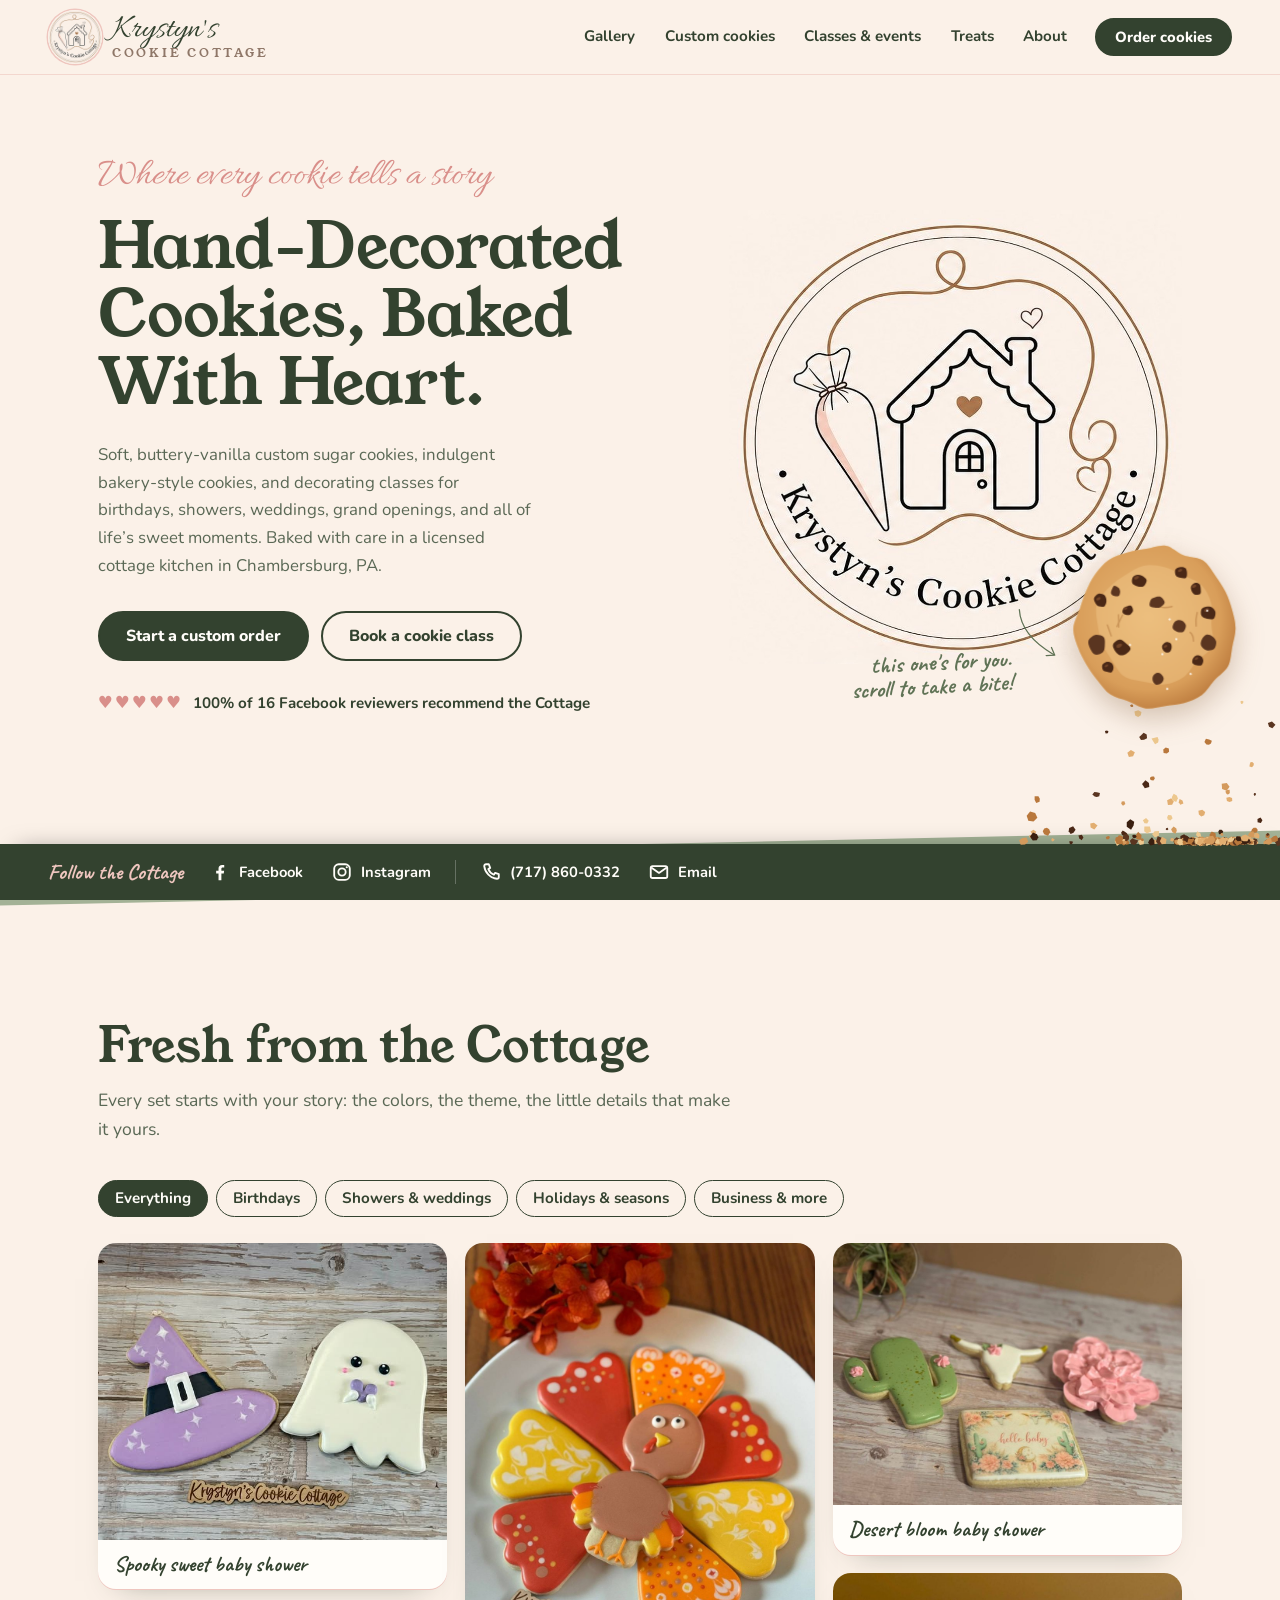
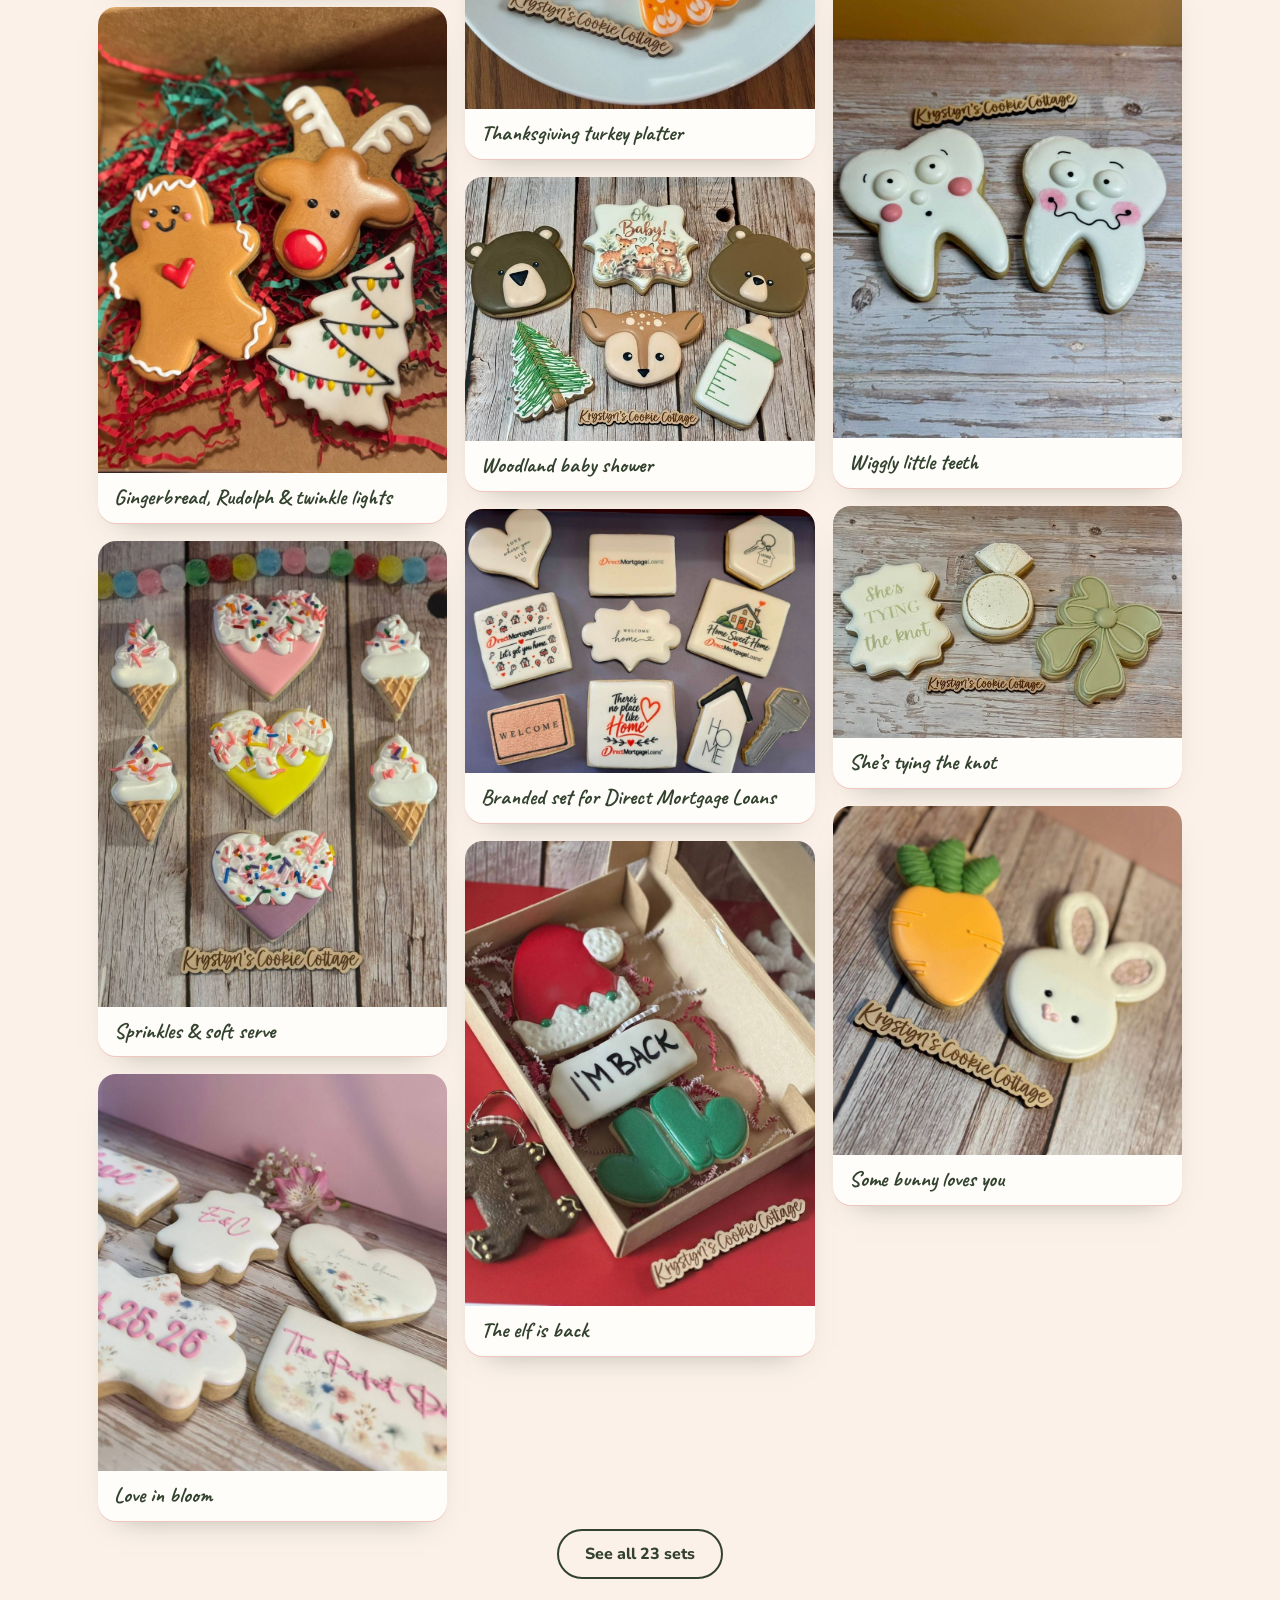
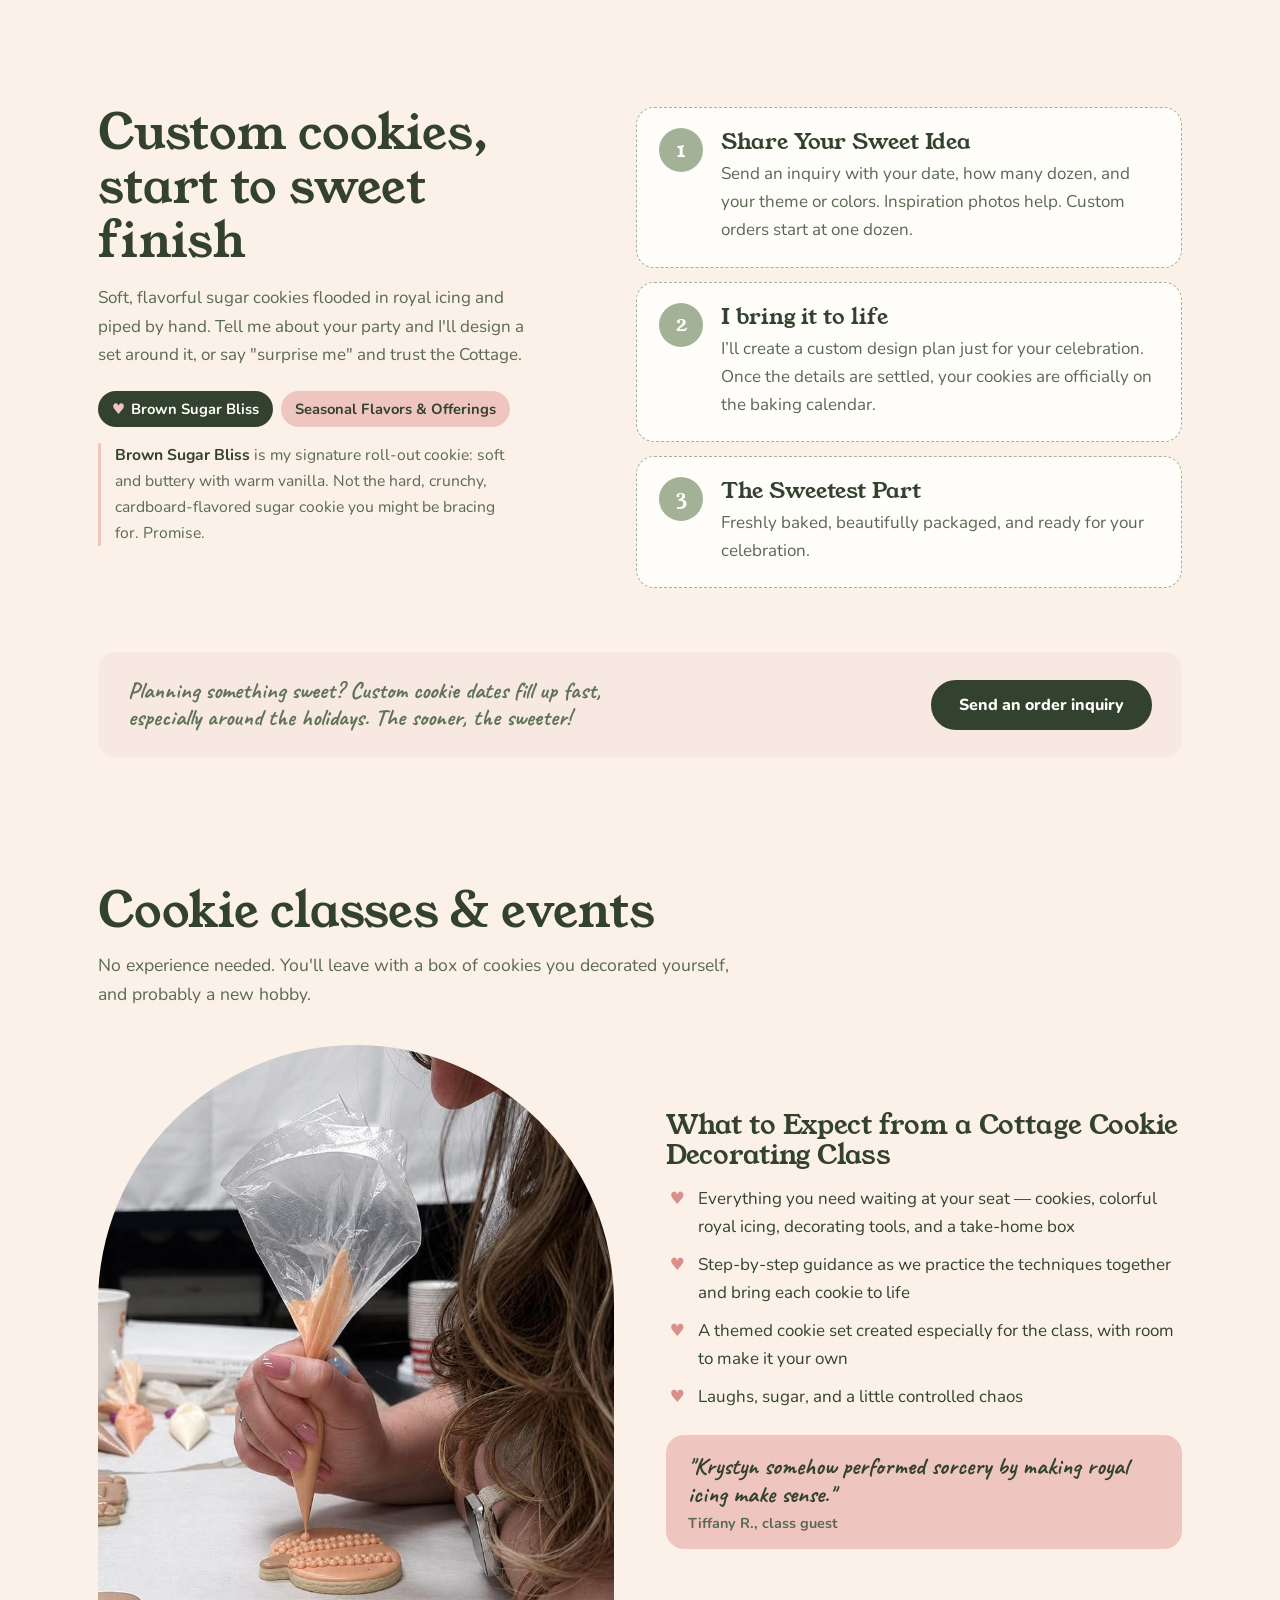
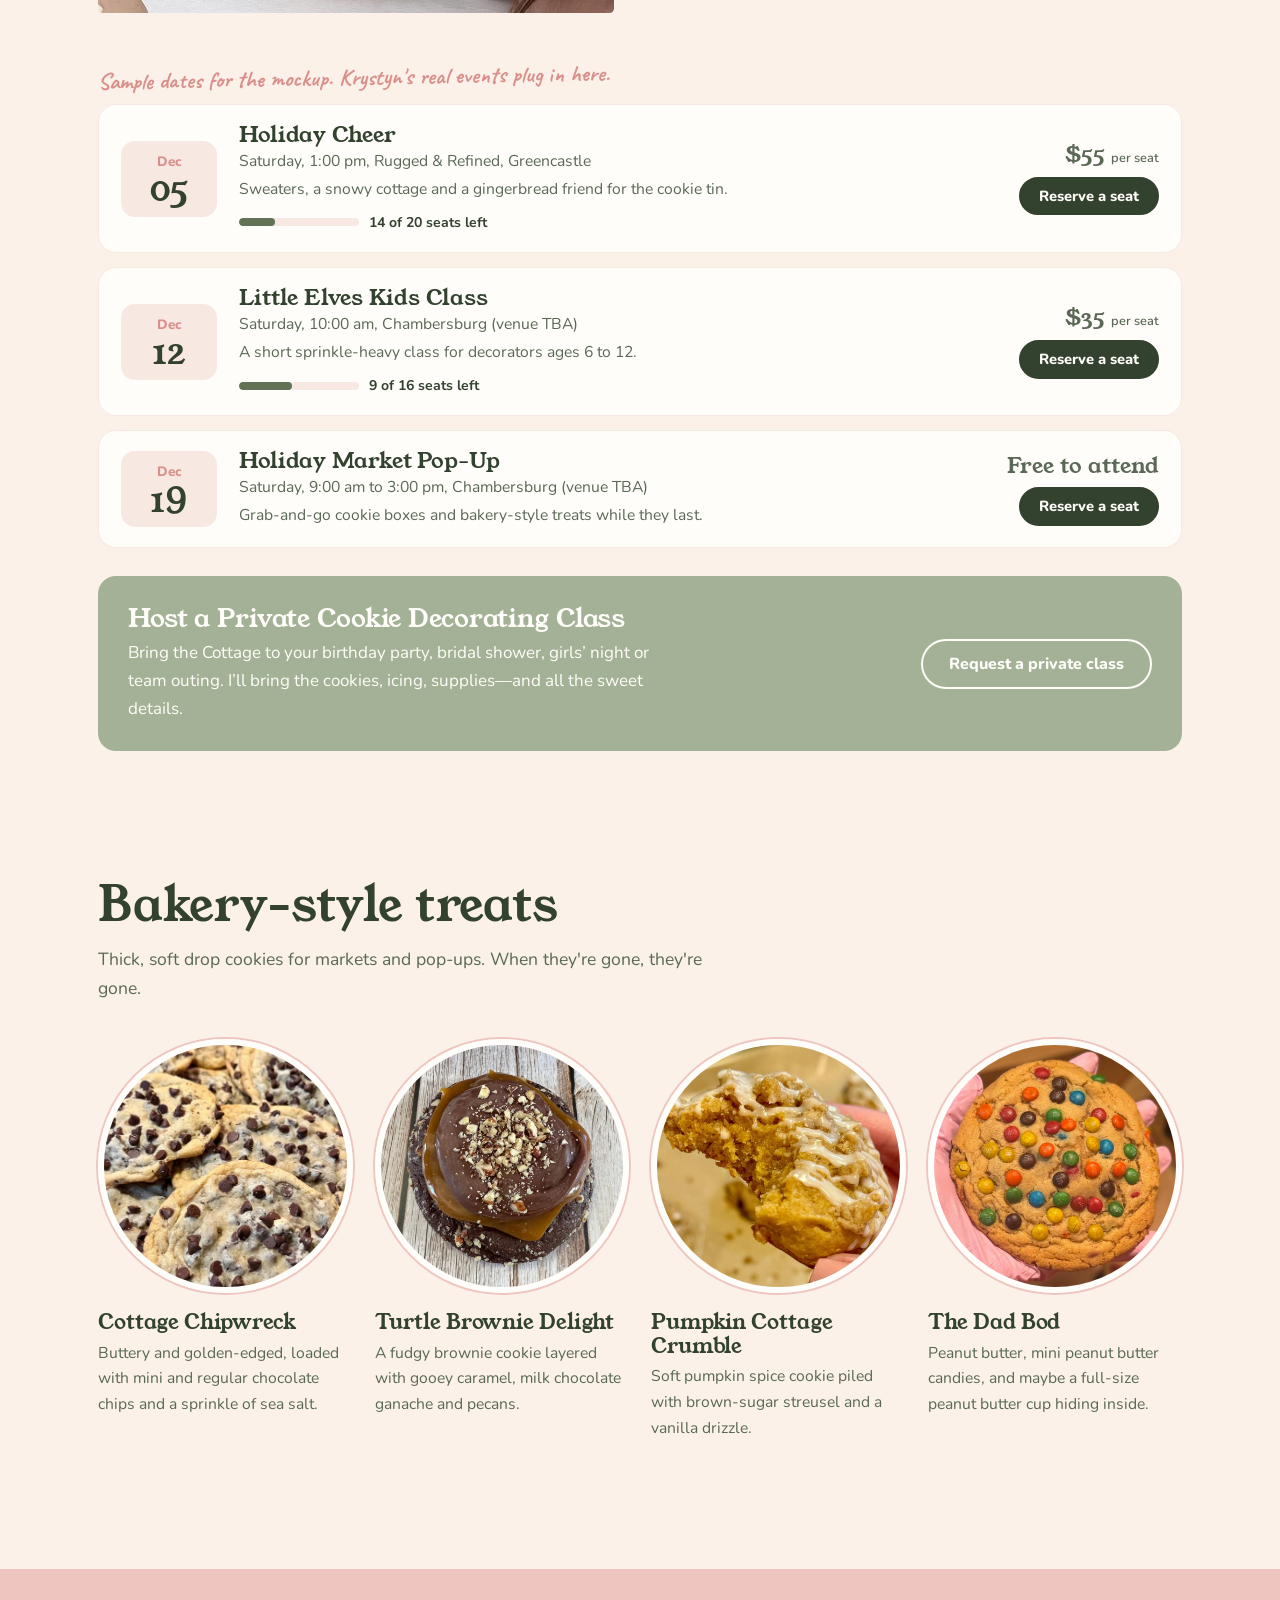
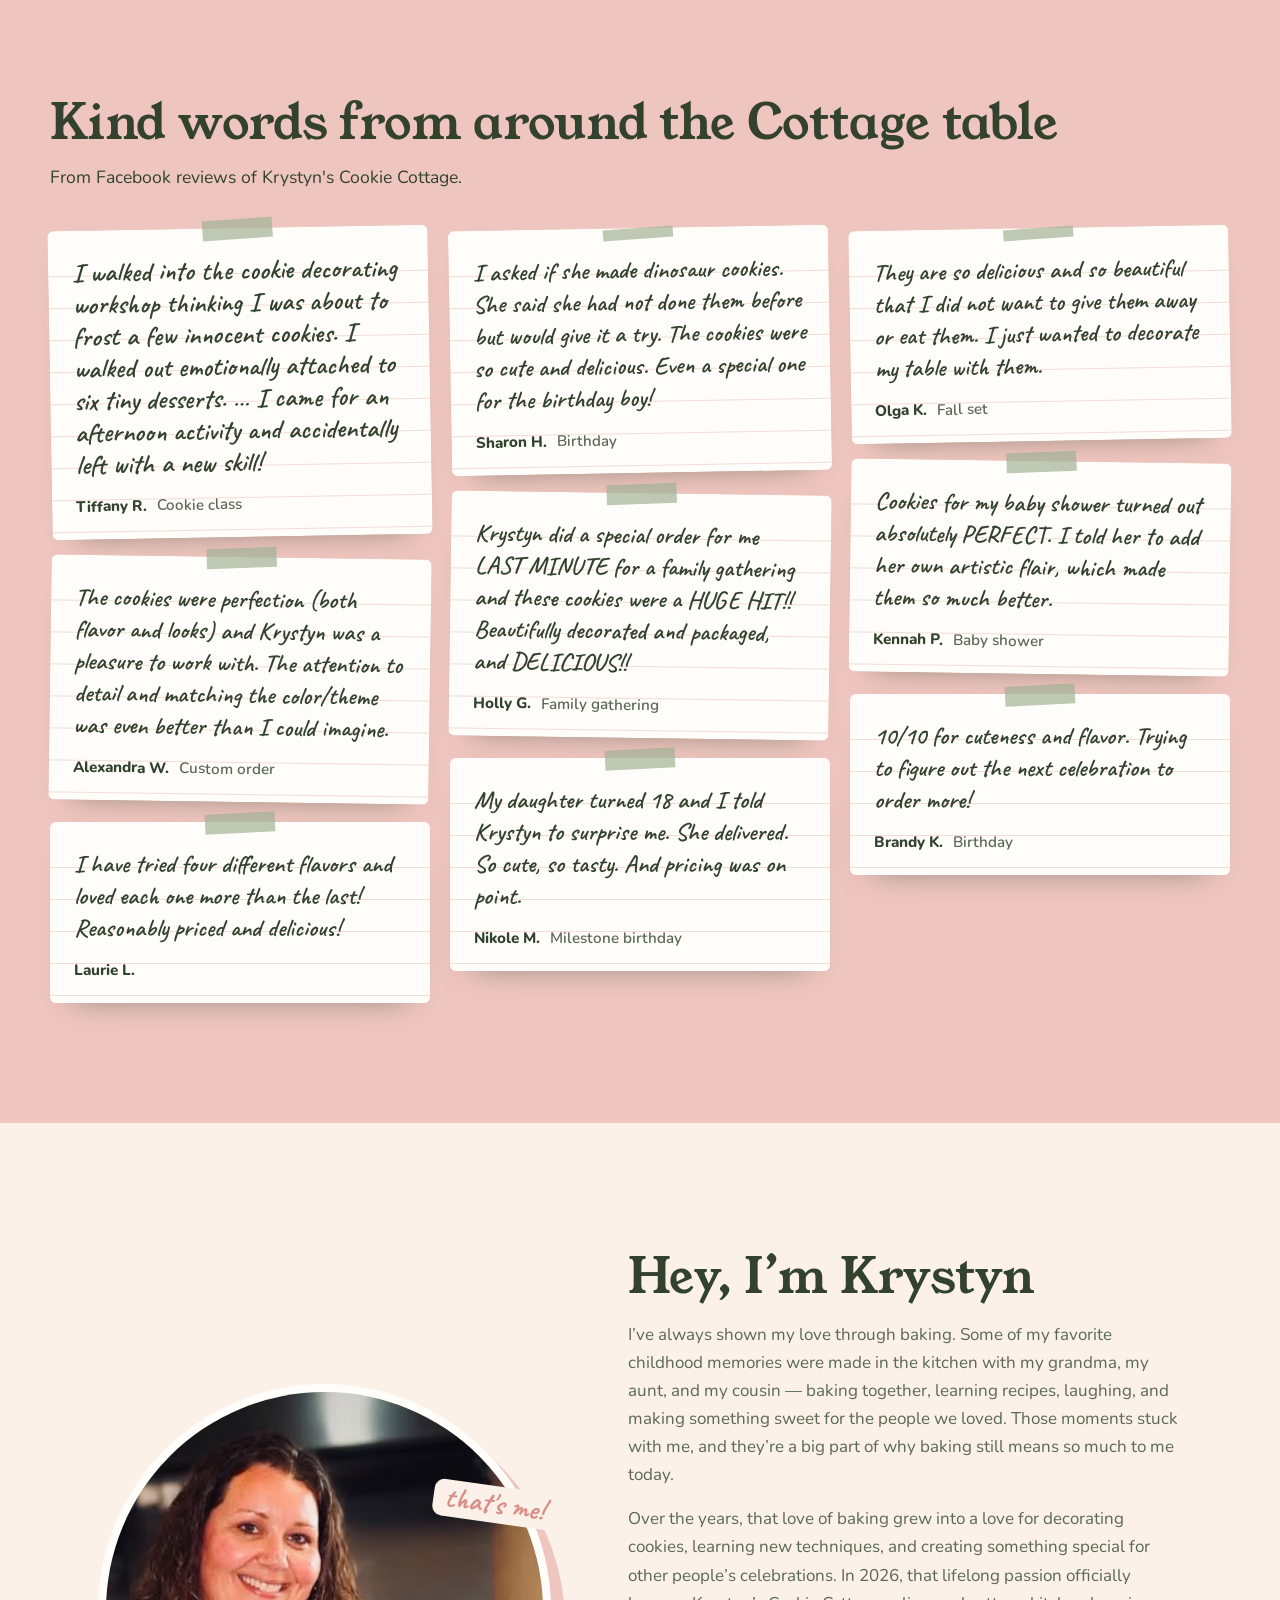
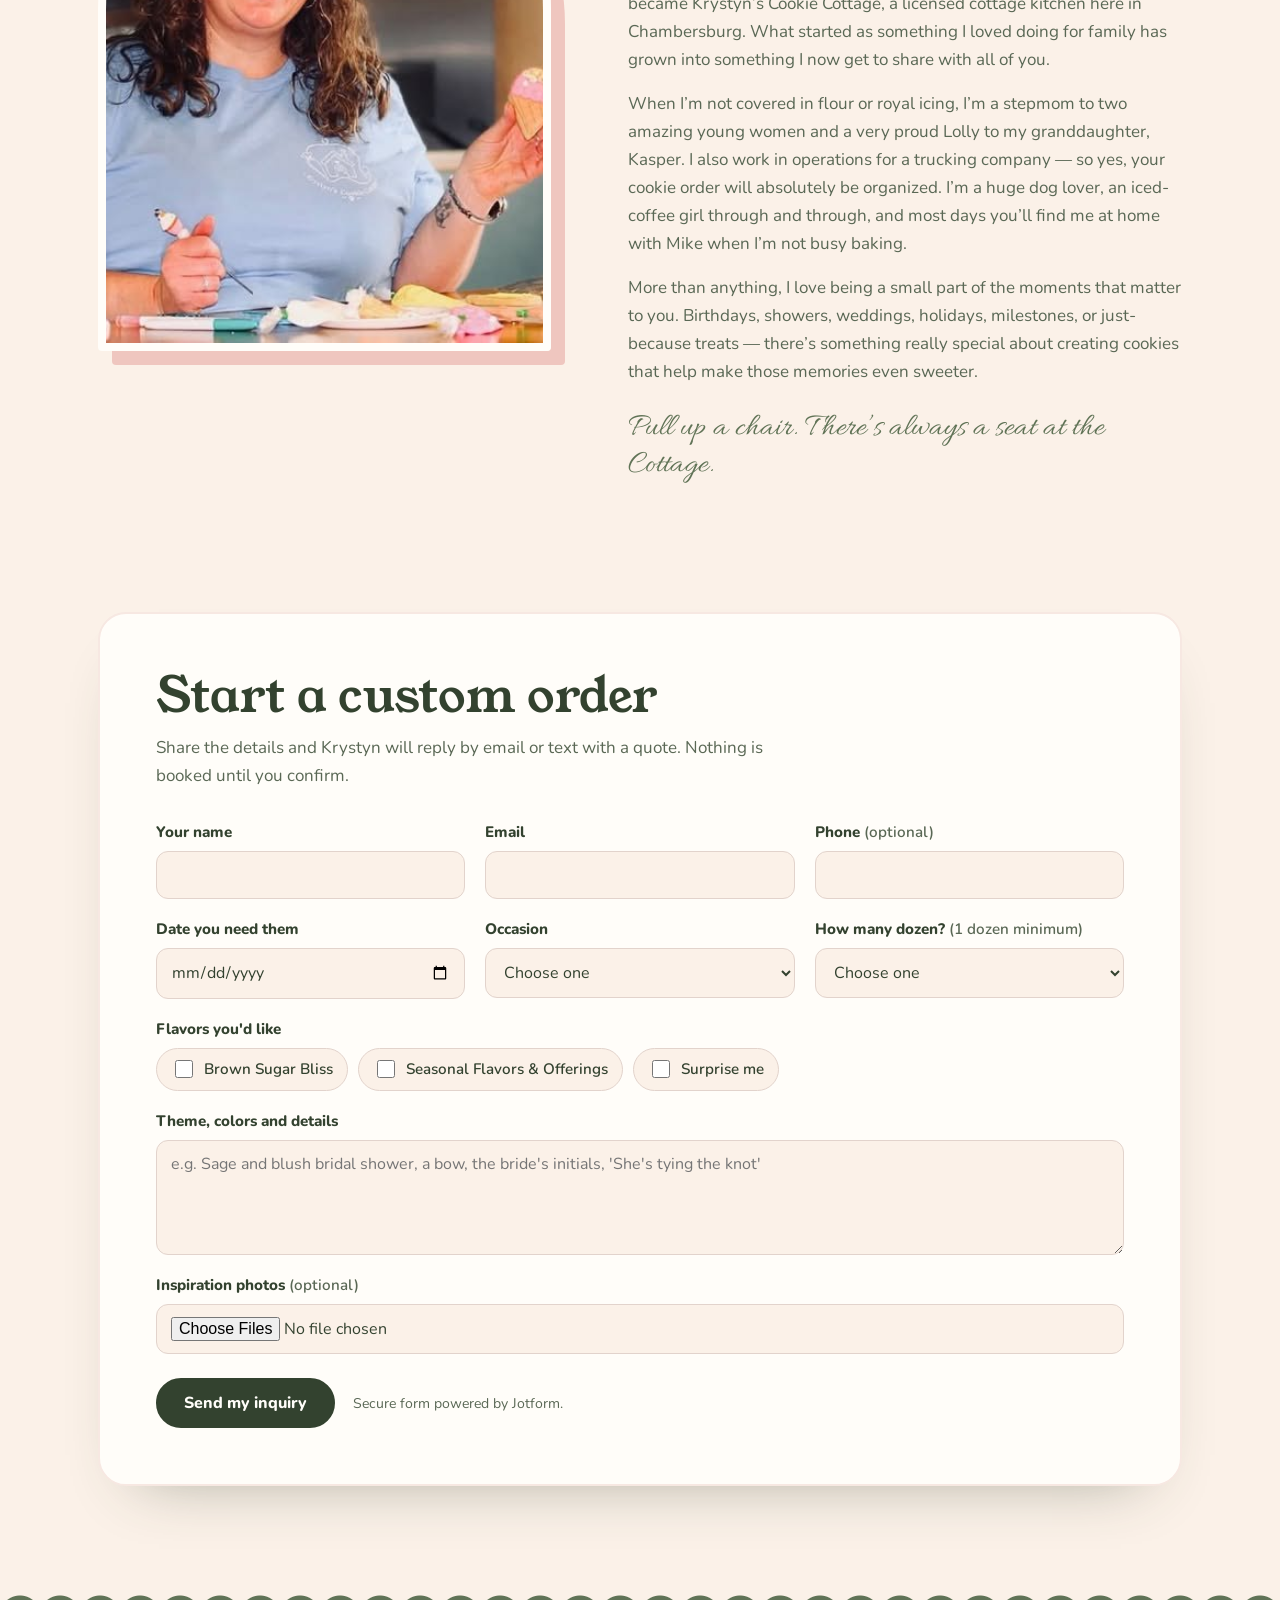
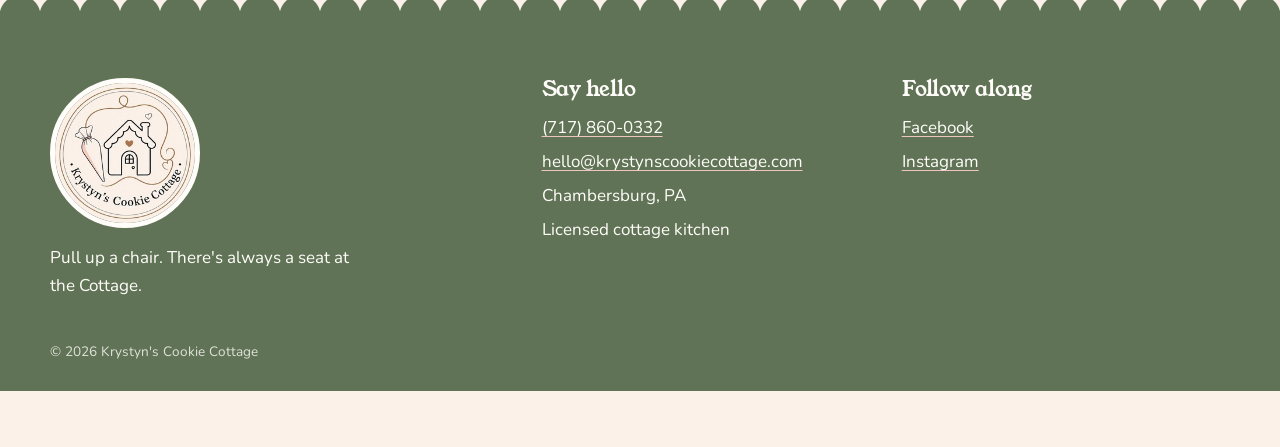
==== commit b9c3f589: "Krystyn's copy: headline case, hero description, About story, reviews heading Co-Authored-By: Claude" ====
--- a/index.html
+++ b/index.html
@@ -59,8 +59,8 @@
   <section class="hero" id="top">
     <div class="hero-copy">
       <p class="hero-script">Where every cookie tells a story</p>
-      <h1><span class="nowrap">Hand-decorated</span> cookies, baked with heart.</h1>
-      <p class="lede">Custom sugar cookies for birthdays, showers, weddings and grand openings, plus decorating classes you'll want to come back to. From a licensed cottage kitchen in Chambersburg, PA.</p>
+      <h1><span class="nowrap">Hand-Decorated</span> Cookies, Baked With Heart.</h1>
+      <p class="lede">Soft, buttery-vanilla custom sugar cookies, indulgent bakery-style cookies, and decorating classes for birthdays, showers, weddings, grand openings, and all of life’s sweet moments. Baked with care in a licensed cottage kitchen in Chambersburg, PA.</p>
       <div class="hero-actions">
         <a class="btn" href="#order">Start a custom order</a>
         <a class="btn btn-ghost" href="#classes">Book a cookie class</a>
@@ -228,7 +228,7 @@
   <!-- REVIEWS -->
   <section class="section reviews" id="reviews" aria-labelledby="reviews-title">
     <div class="section-head">
-      <h2 id="reviews-title">Kind words from the cookie table</h2>
+      <h2 id="reviews-title">Kind words from around the Cottage table</h2>
       <p>From Facebook reviews of Krystyn's Cookie Cottage.</p>
       <p class="swipe-hint" aria-hidden="true">Swipe for more kind words</p>
     </div>
@@ -279,11 +279,12 @@
       <p class="photo-note" aria-hidden="true">that's me!</p>
     </div>
     <div class="about-copy">
-      <h2 id="about-title">Hey, I'm Krystyn</h2>
-      <p>I'm the baker, decorator, dishwasher, order-taker and social media department behind Krystyn's Cookie Cottage. The Cottage became a licensed cottage kitchen in Chambersburg in 2026, and I've been baking and decorating for years. I still fall more in love with it every day.</p>
-      <p>Off the cookie clock, I'm a stepmom to two amazing young women and a very proud Lolly to my granddaughter, Kasper. I work in operations for a trucking company (so yes, your order will be organized), I'm a huge dog lover, and you'll usually find me with an iced coffee in hand, at home with Mike.</p>
-      <p>Most of all, I love creating cookies that bring joy to your special moments.</p>
-      <p class="signoff">Pull up a chair. There's always a seat at the Cottage.</p>
+      <h2 id="about-title">Hey, I’m Krystyn</h2>
+      <p>I’ve always shown my love through baking. Some of my favorite childhood memories were made in the kitchen with my grandma, my aunt, and my cousin — baking together, learning recipes, laughing, and making something sweet for the people we loved. Those moments stuck with me, and they’re a big part of why baking still means so much to me today.</p>
+      <p>Over the years, that love of baking grew into a love for decorating cookies, learning new techniques, and creating something special for other people’s celebrations. In 2026, that lifelong passion officially became Krystyn’s Cookie Cottage, a licensed cottage kitchen here in Chambersburg. What started as something I loved doing for family has grown into something I now get to share with all of you.</p>
+      <p>When I’m not covered in flour or royal icing, I’m a stepmom to two amazing young women and a very proud Lolly to my granddaughter, Kasper. I also work in operations for a trucking company — so yes, your cookie order will absolutely be organized. I’m a huge dog lover, an iced-coffee girl through and through, and most days you’ll find me at home with Mike when I’m not busy baking.</p>
+      <p>More than anything, I love being a small part of the moments that matter to you. Birthdays, showers, weddings, holidays, milestones, or just-because treats — there’s something really special about creating cookies that help make those memories even sweeter.</p>
+      <p class="signoff">Pull up a chair. There’s always a seat at the Cottage.</p>
     </div>
   </section>
 
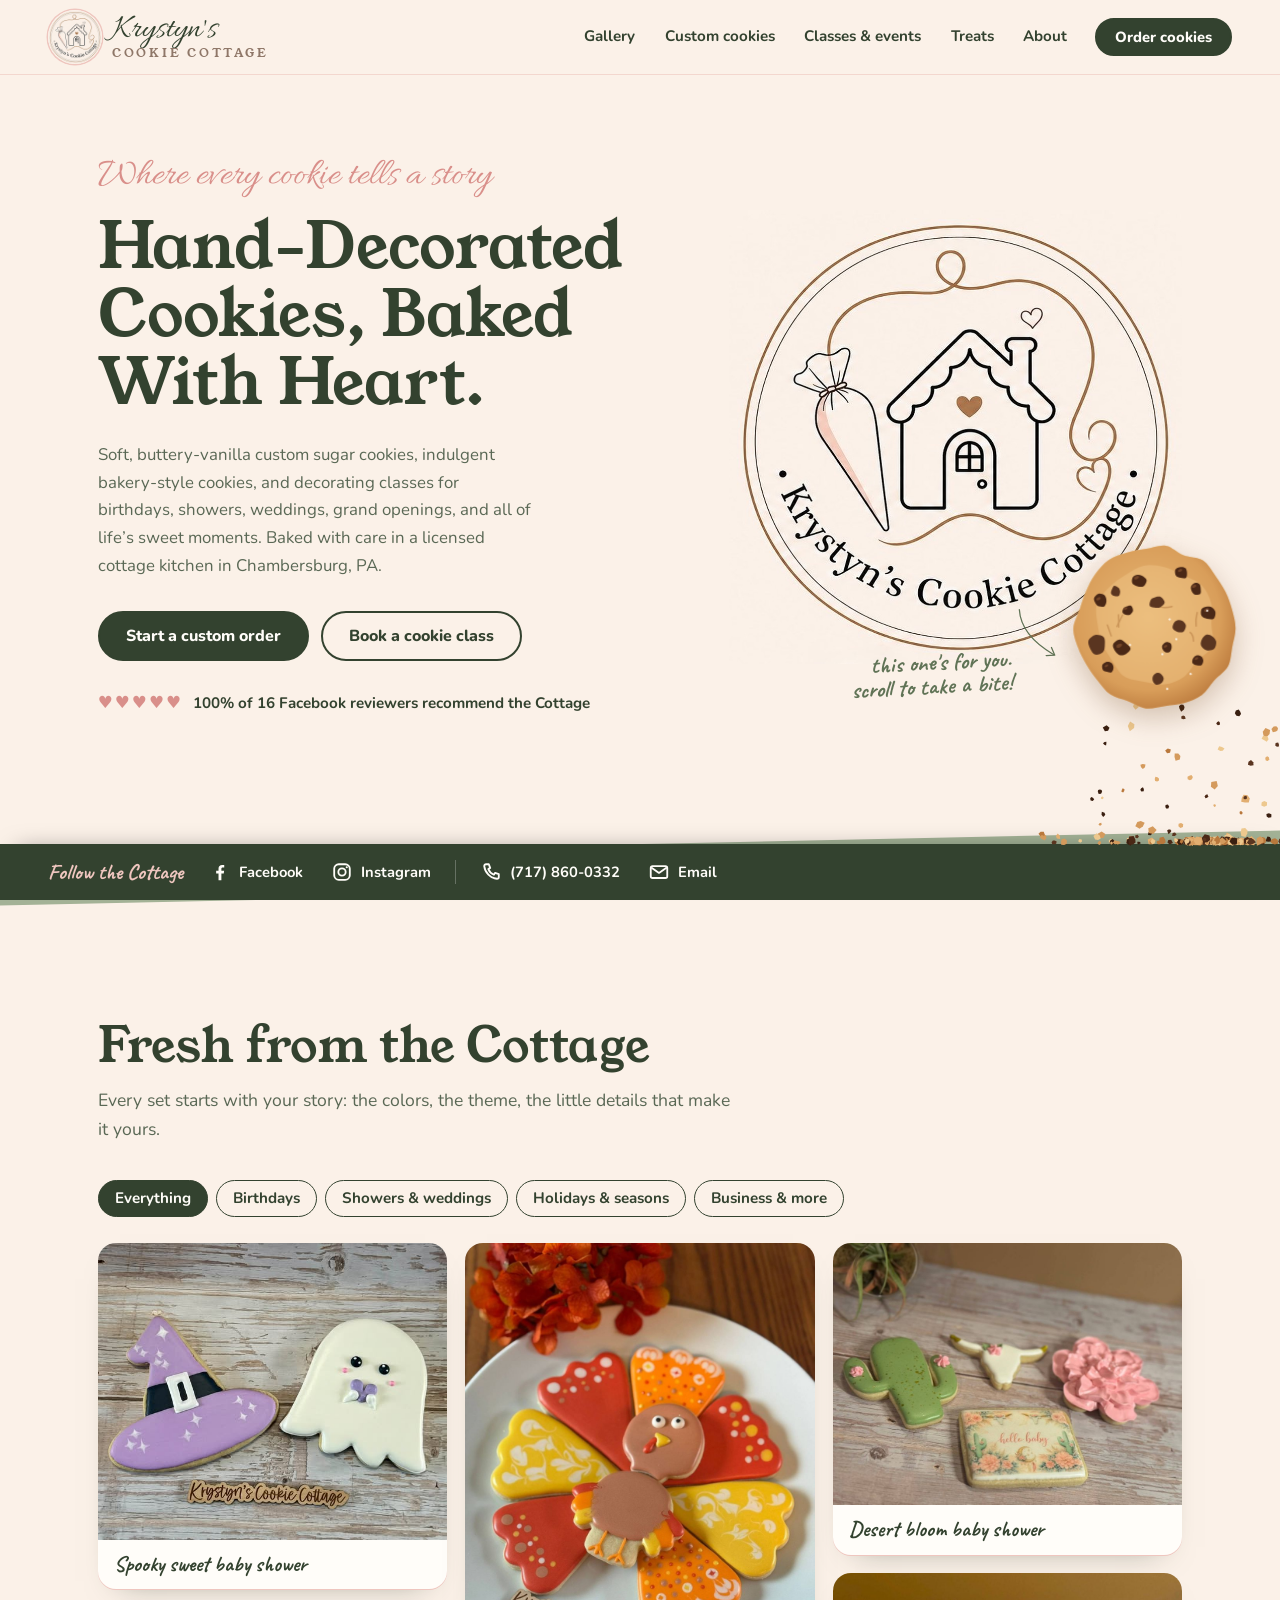
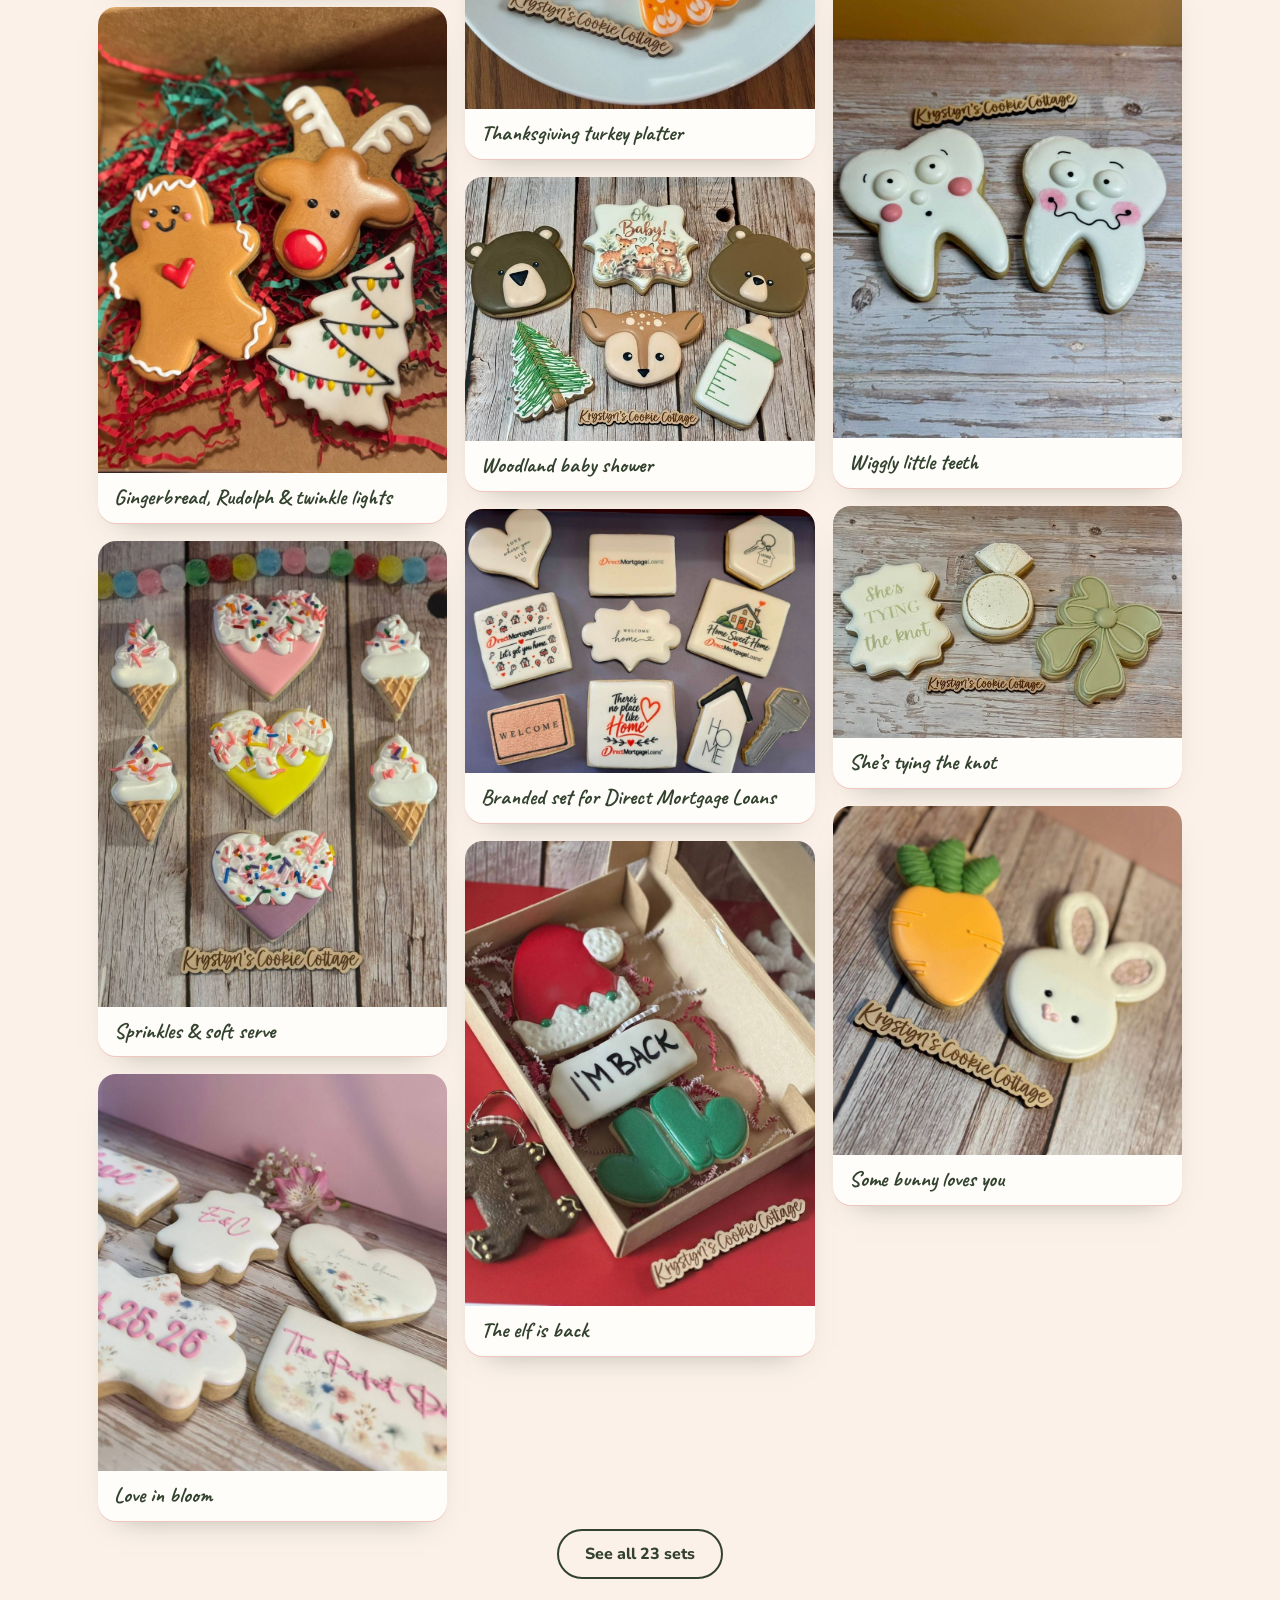
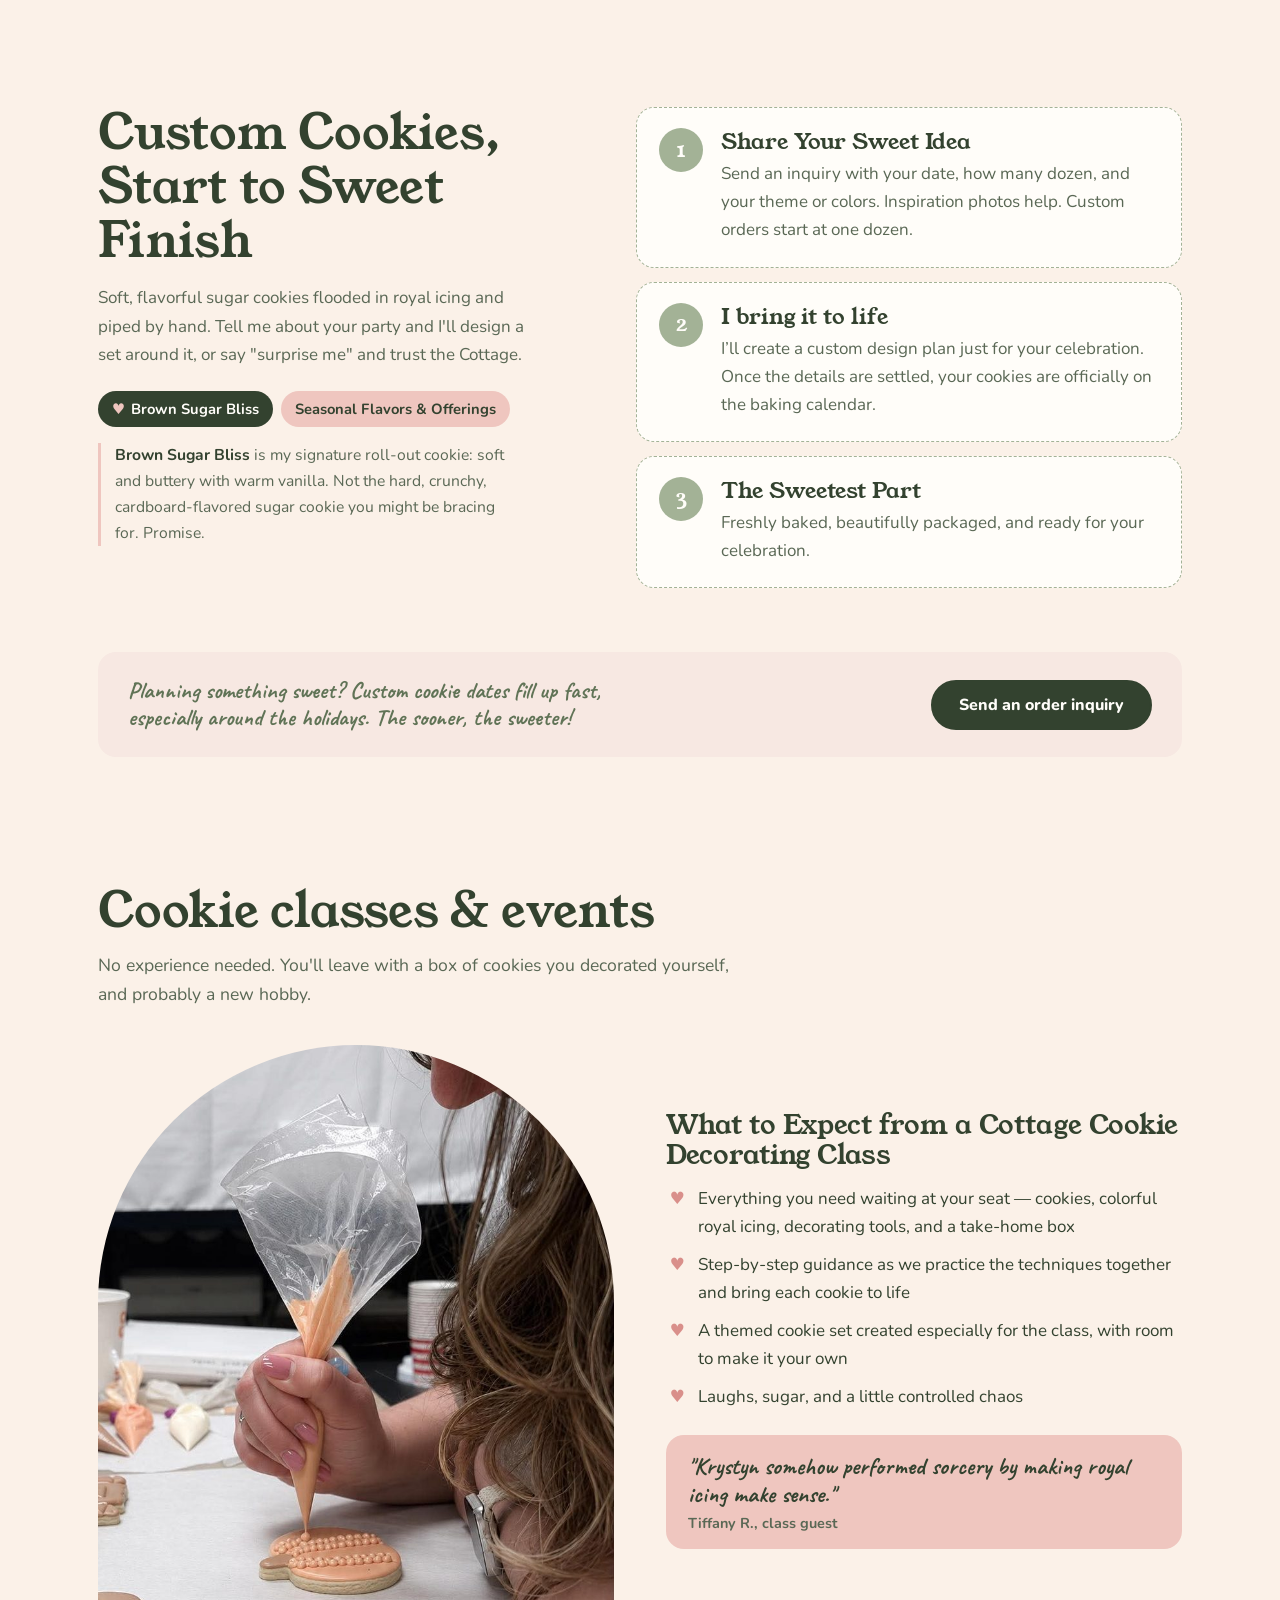
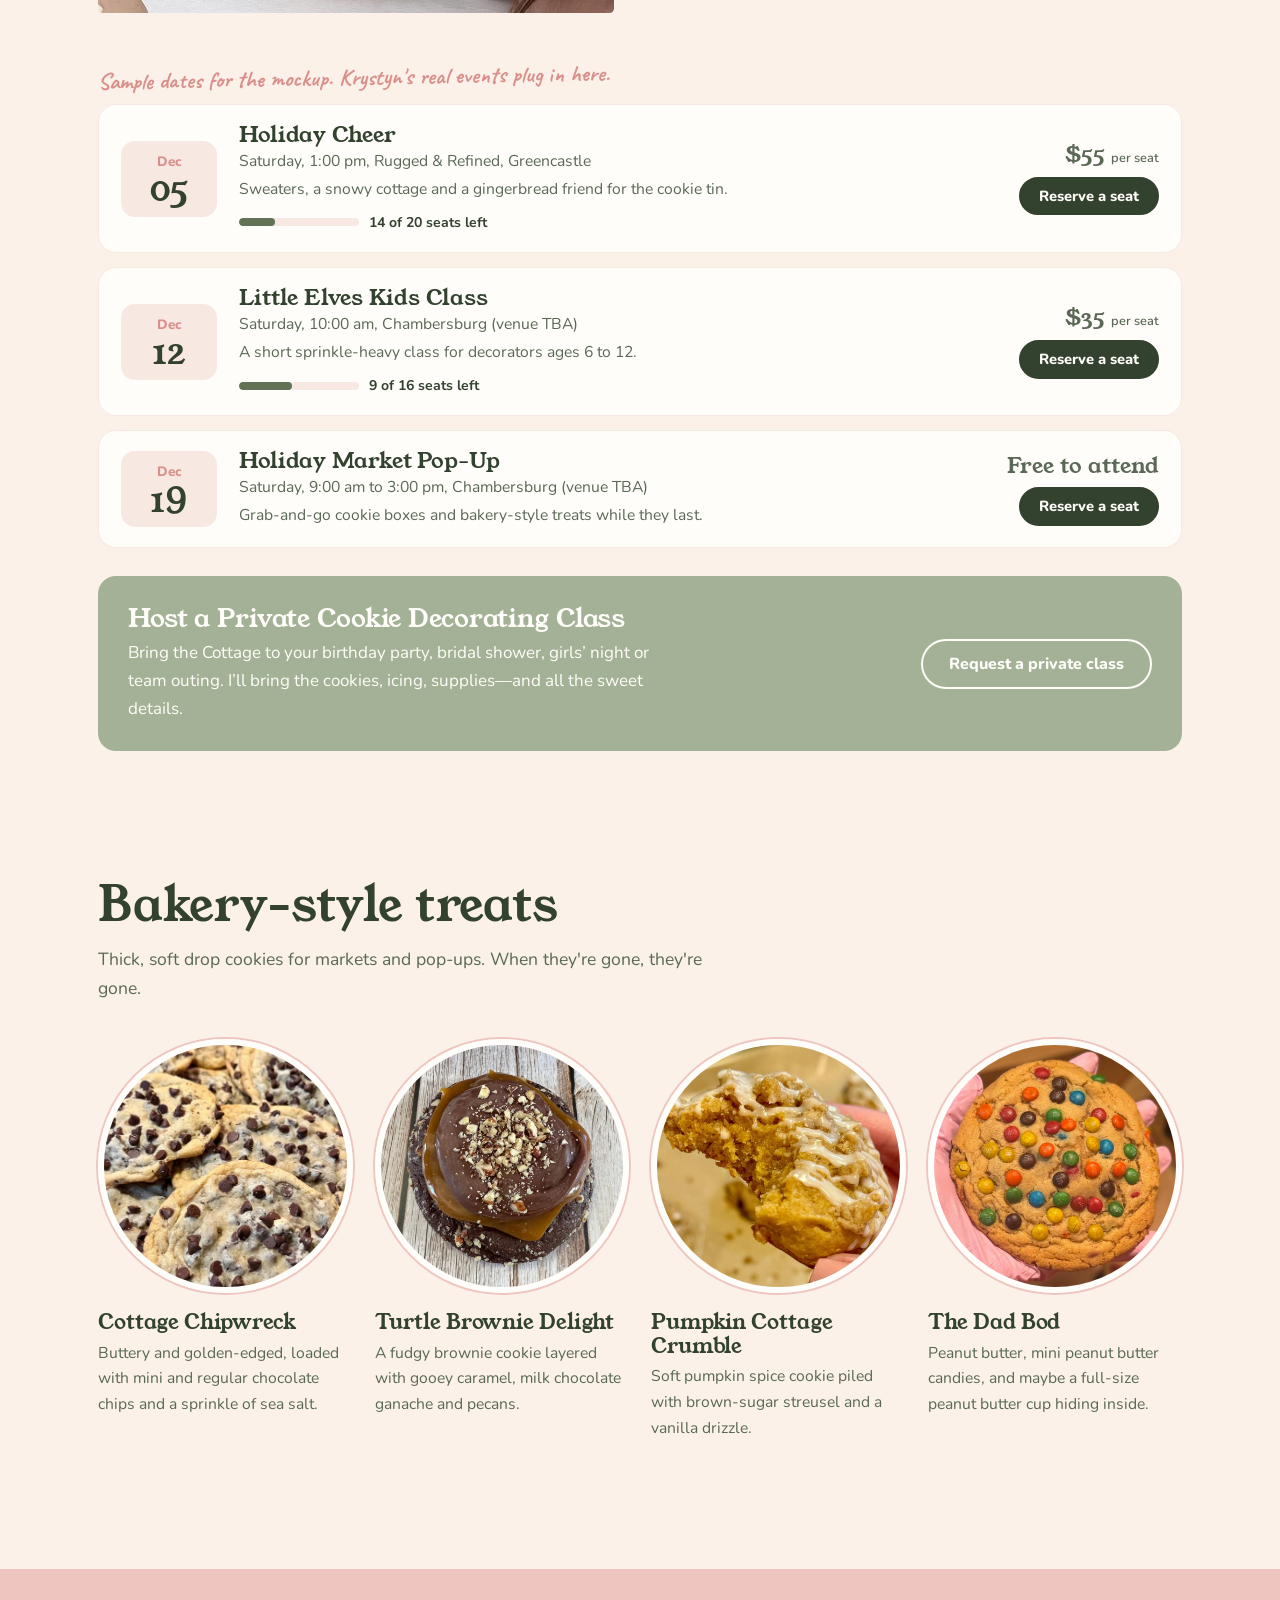
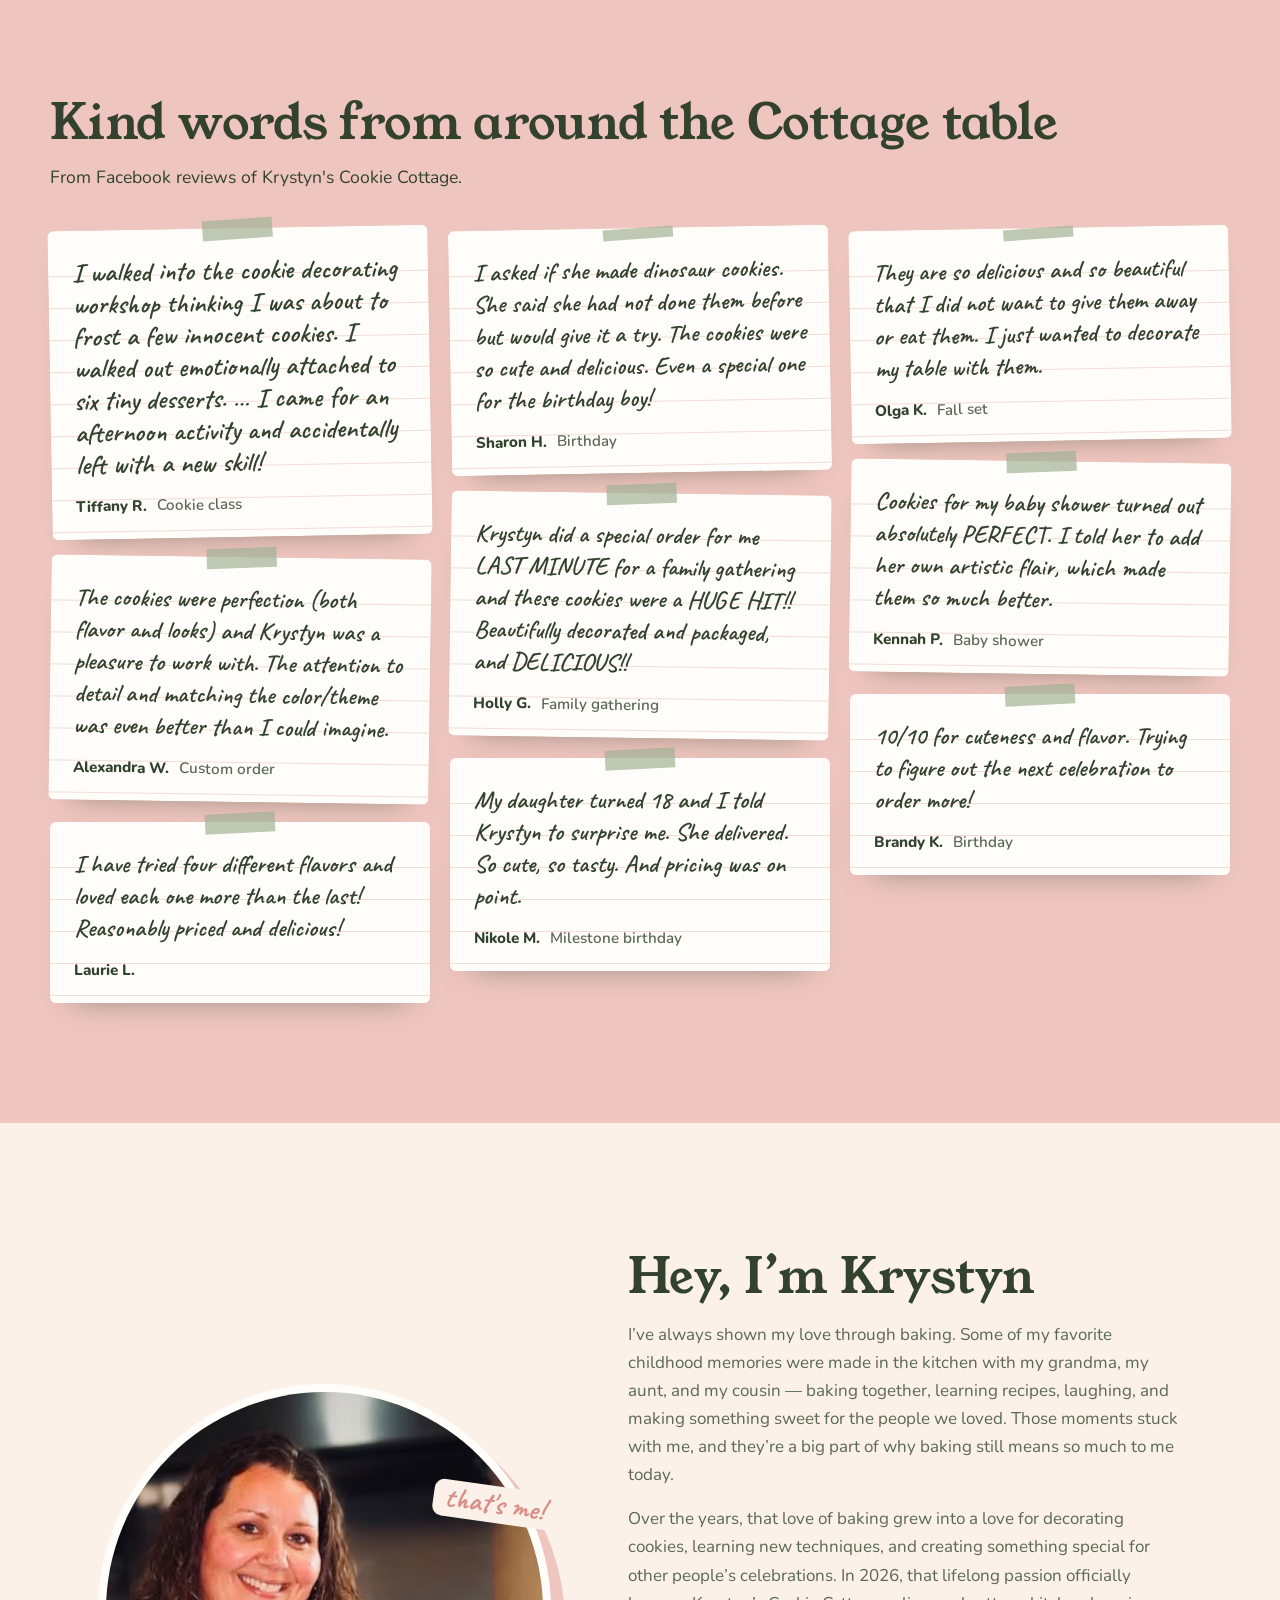
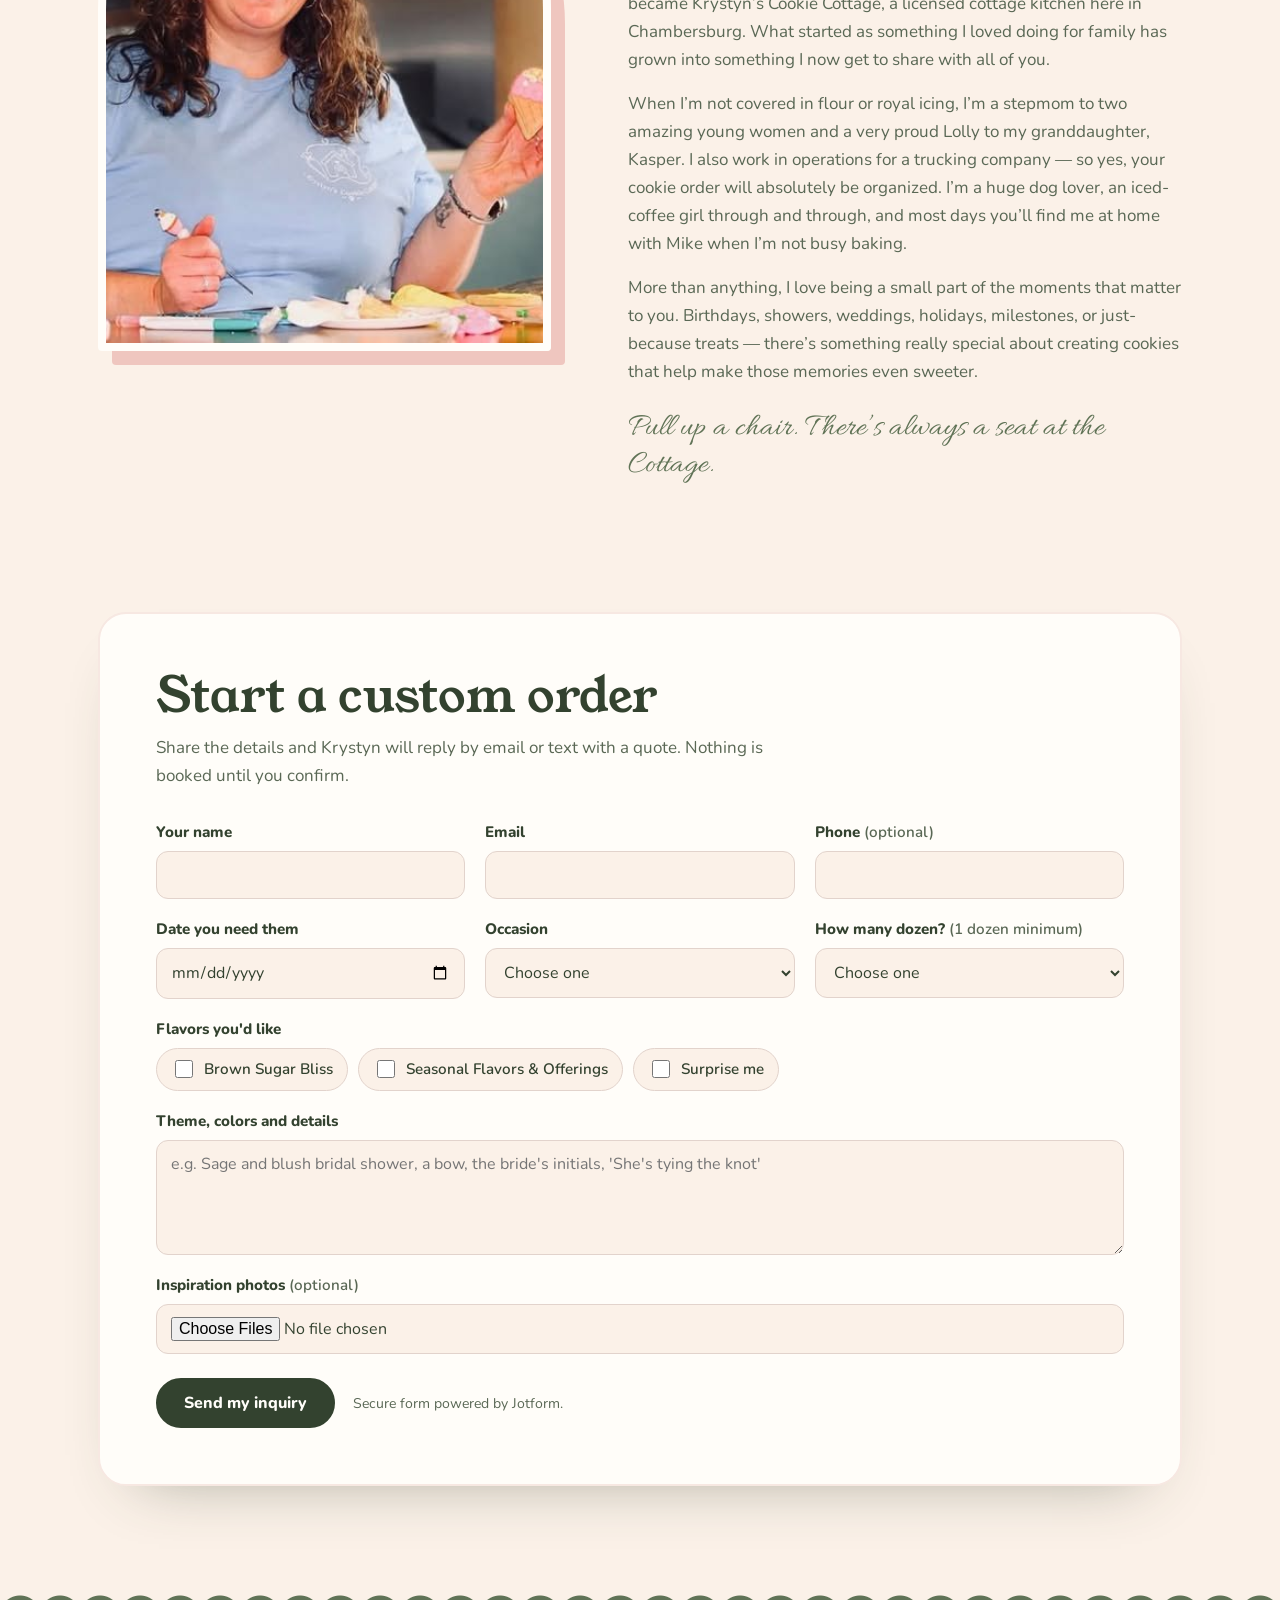
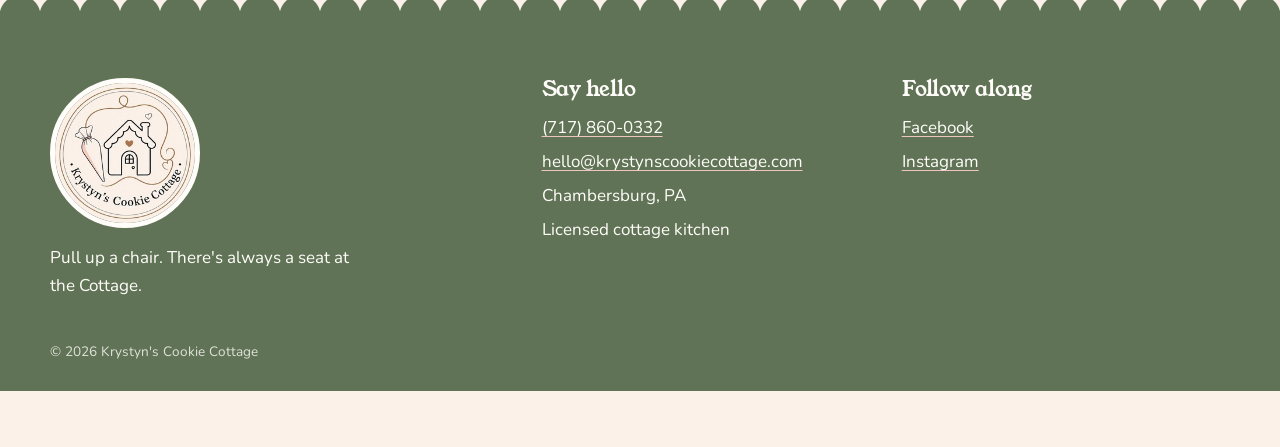
==== commit bc6b5e03: "Title-case the custom cookies heading Co-Authored-By: Claude Opus 5.5 <noreply@anthropic.com>" ====
--- a/index.html
+++ b/index.html
@@ -134,7 +134,7 @@
   <!-- CUSTOM COOKIES -->
   <section class="section custom" id="custom" aria-labelledby="custom-title">
     <div class="custom-intro">
-      <h2 id="custom-title">Custom cookies, start to sweet finish</h2>
+      <h2 id="custom-title">Custom Cookies, Start to Sweet Finish</h2>
       <p>Soft, flavorful sugar cookies flooded in royal icing and piped by hand. Tell me about your party and I'll design a set around it, or say "surprise me" and trust the Cottage.</p>
       <ul class="flavors" aria-label="Popular flavors">
         <li class="signature">Brown Sugar Bliss</li>
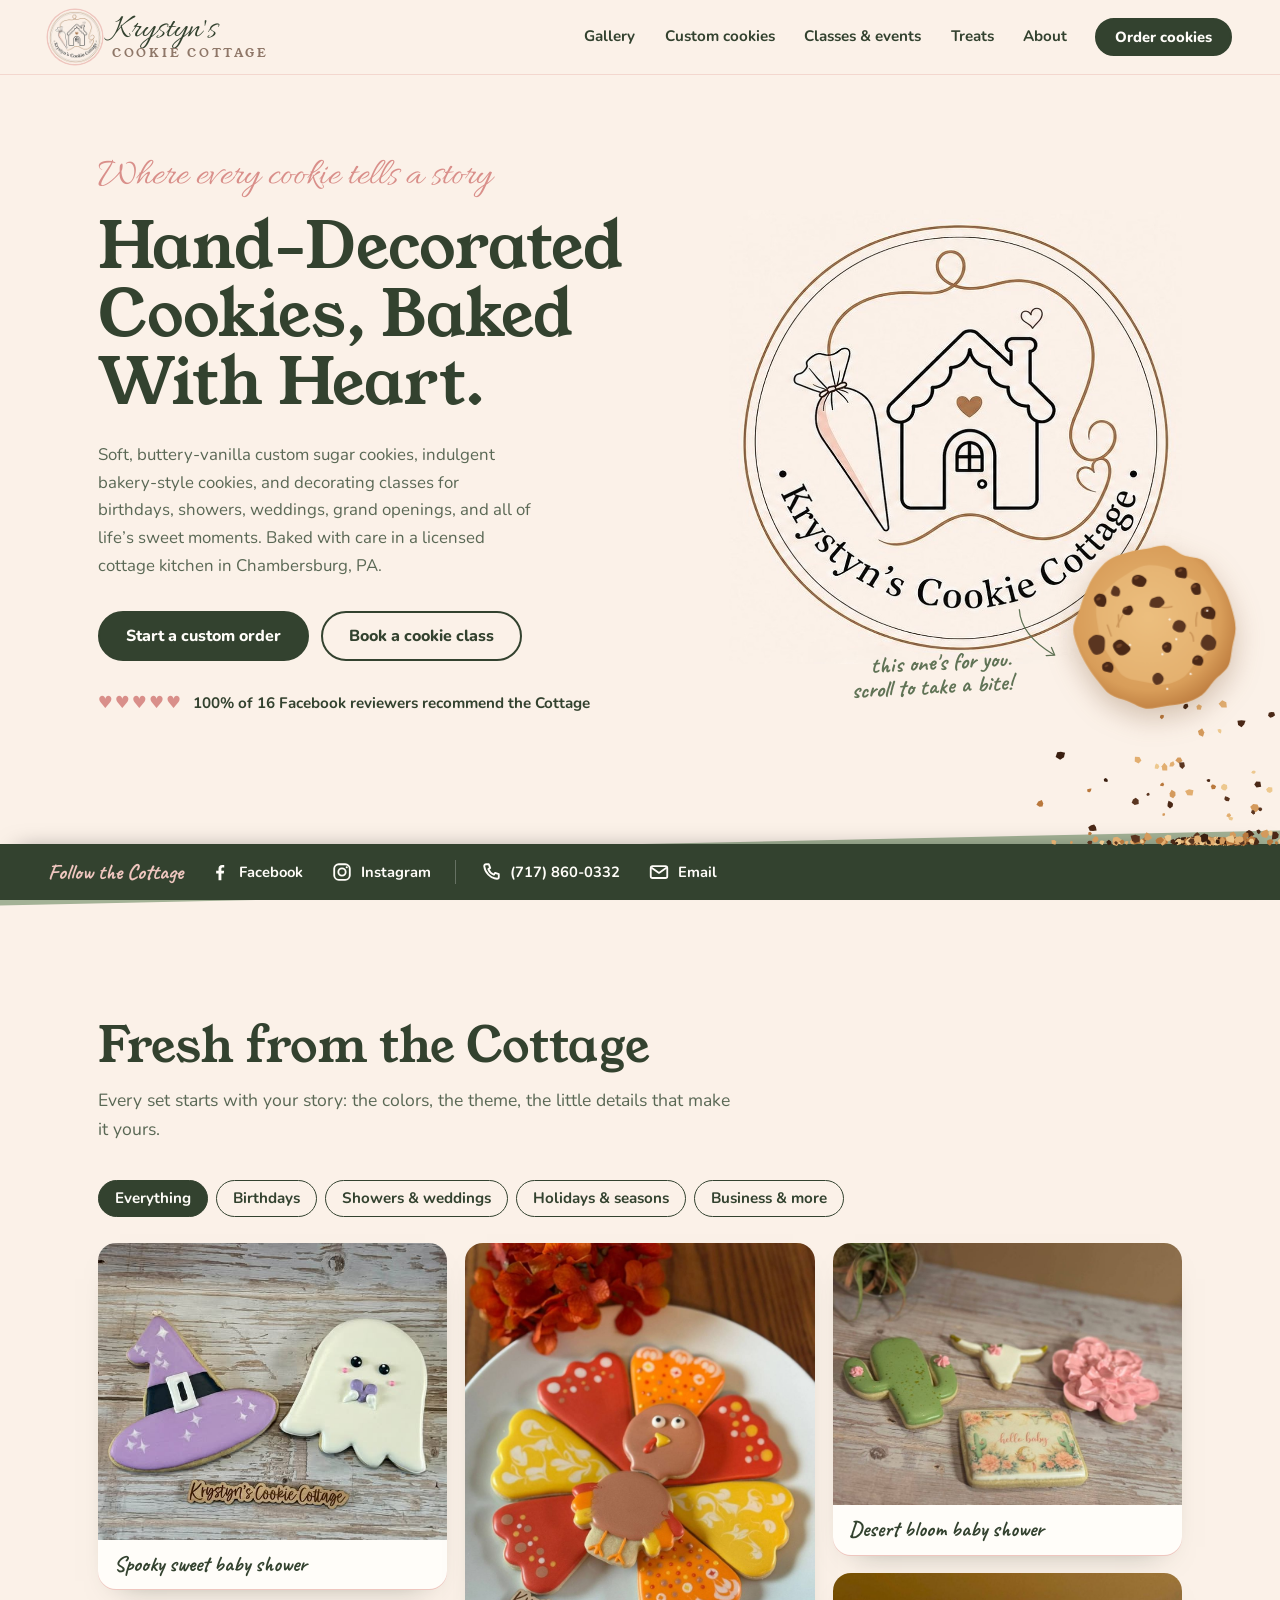
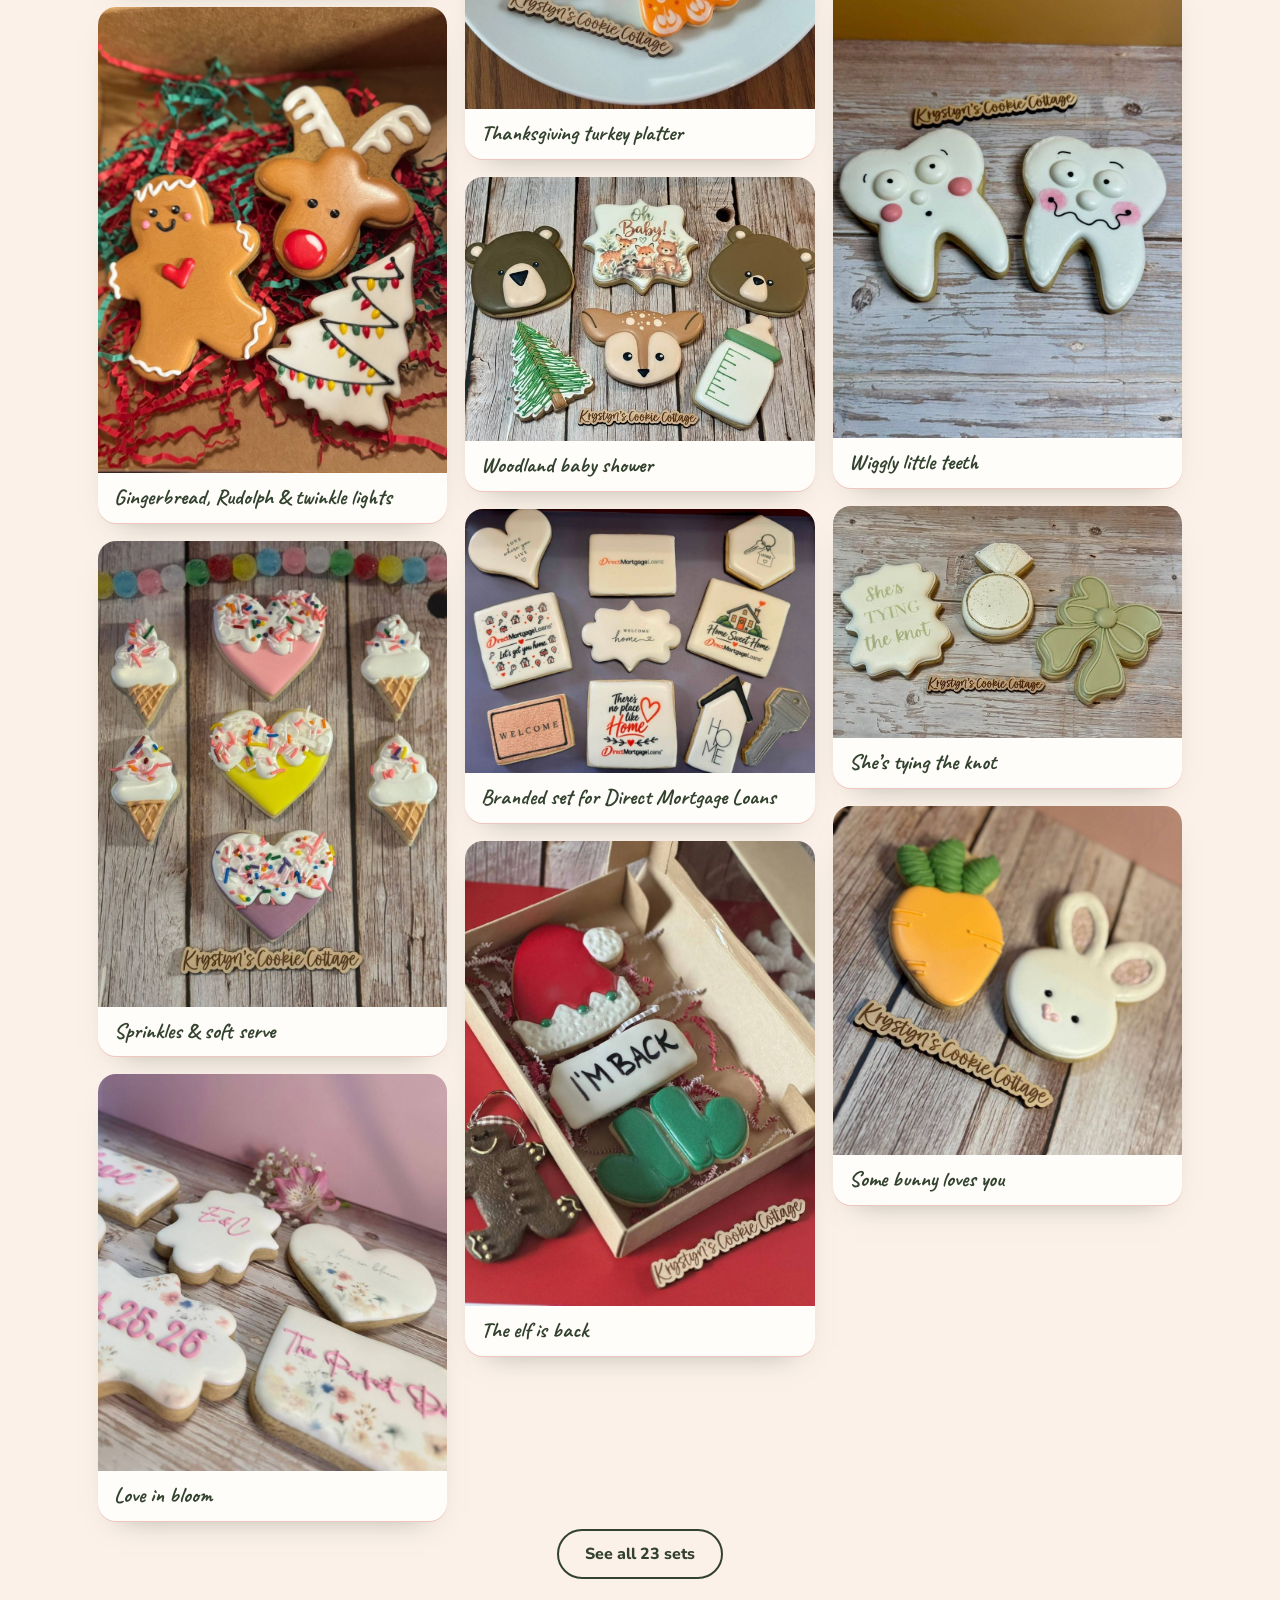
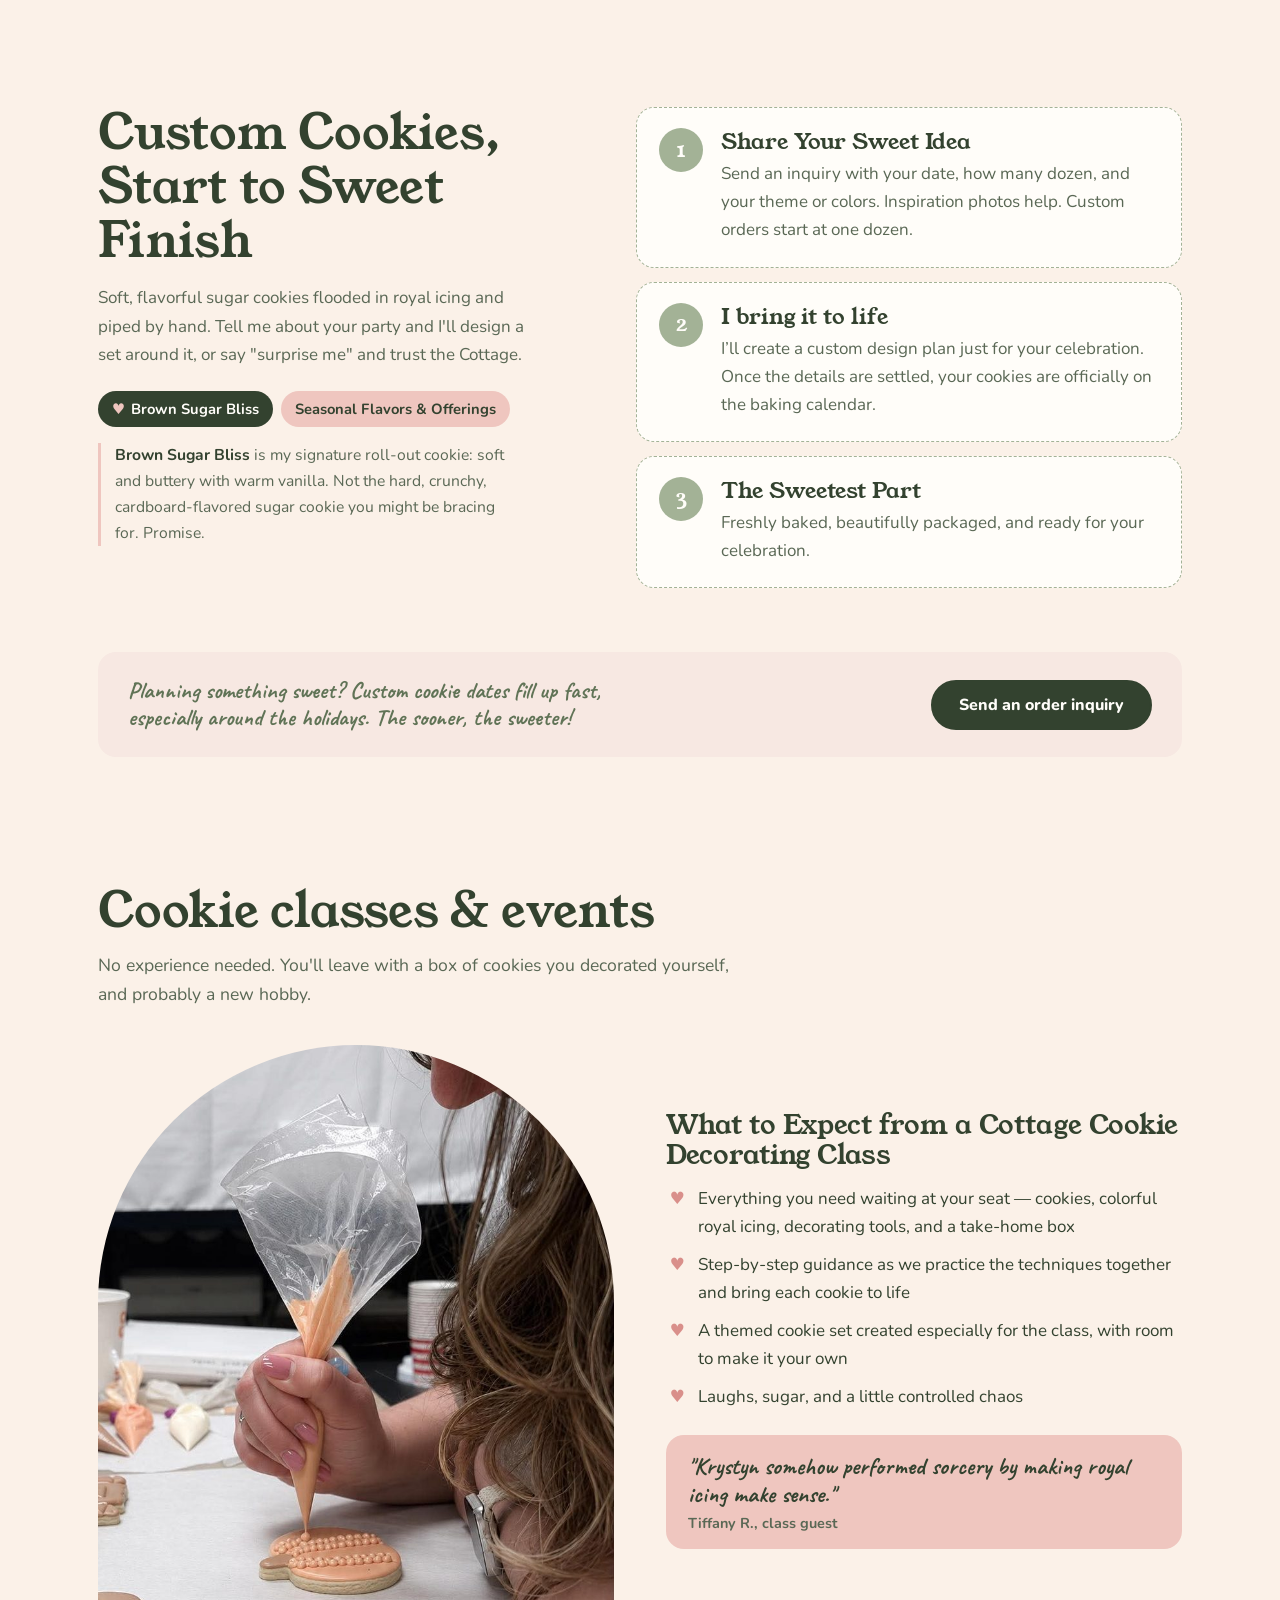
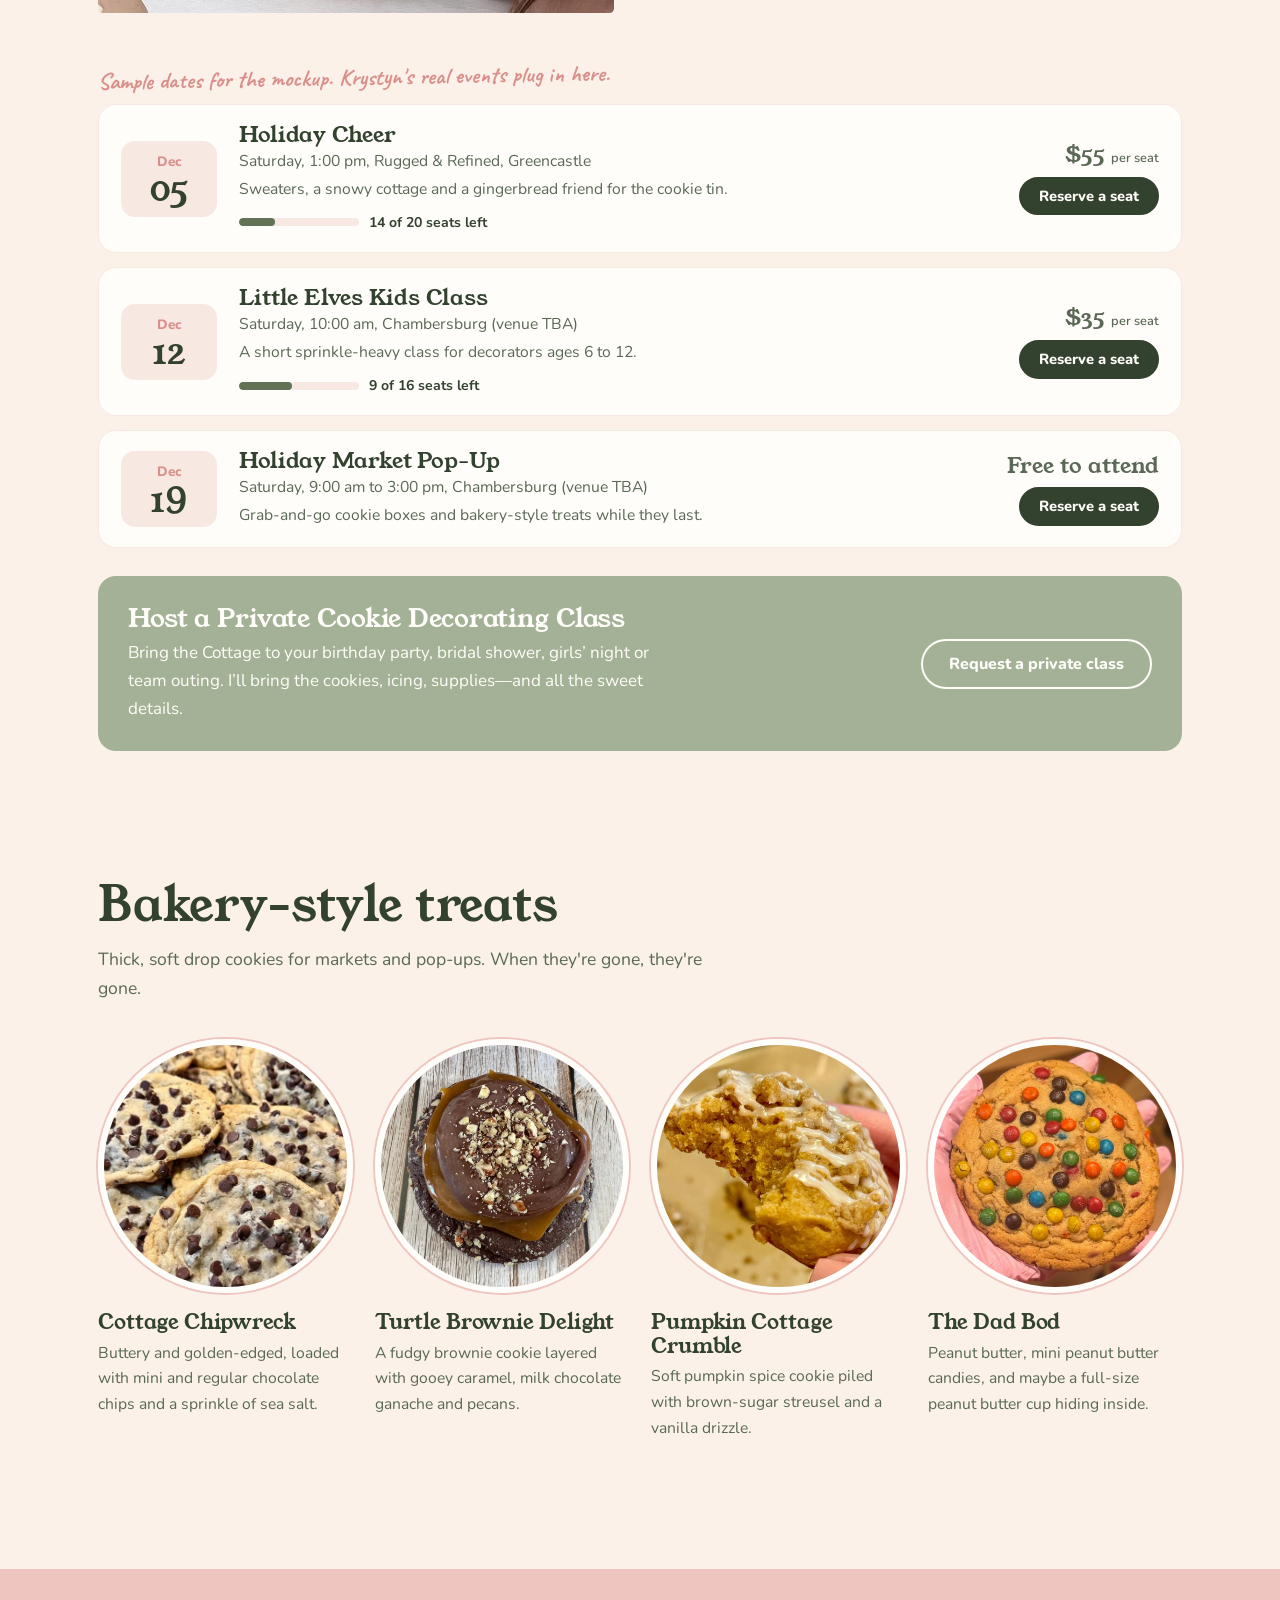
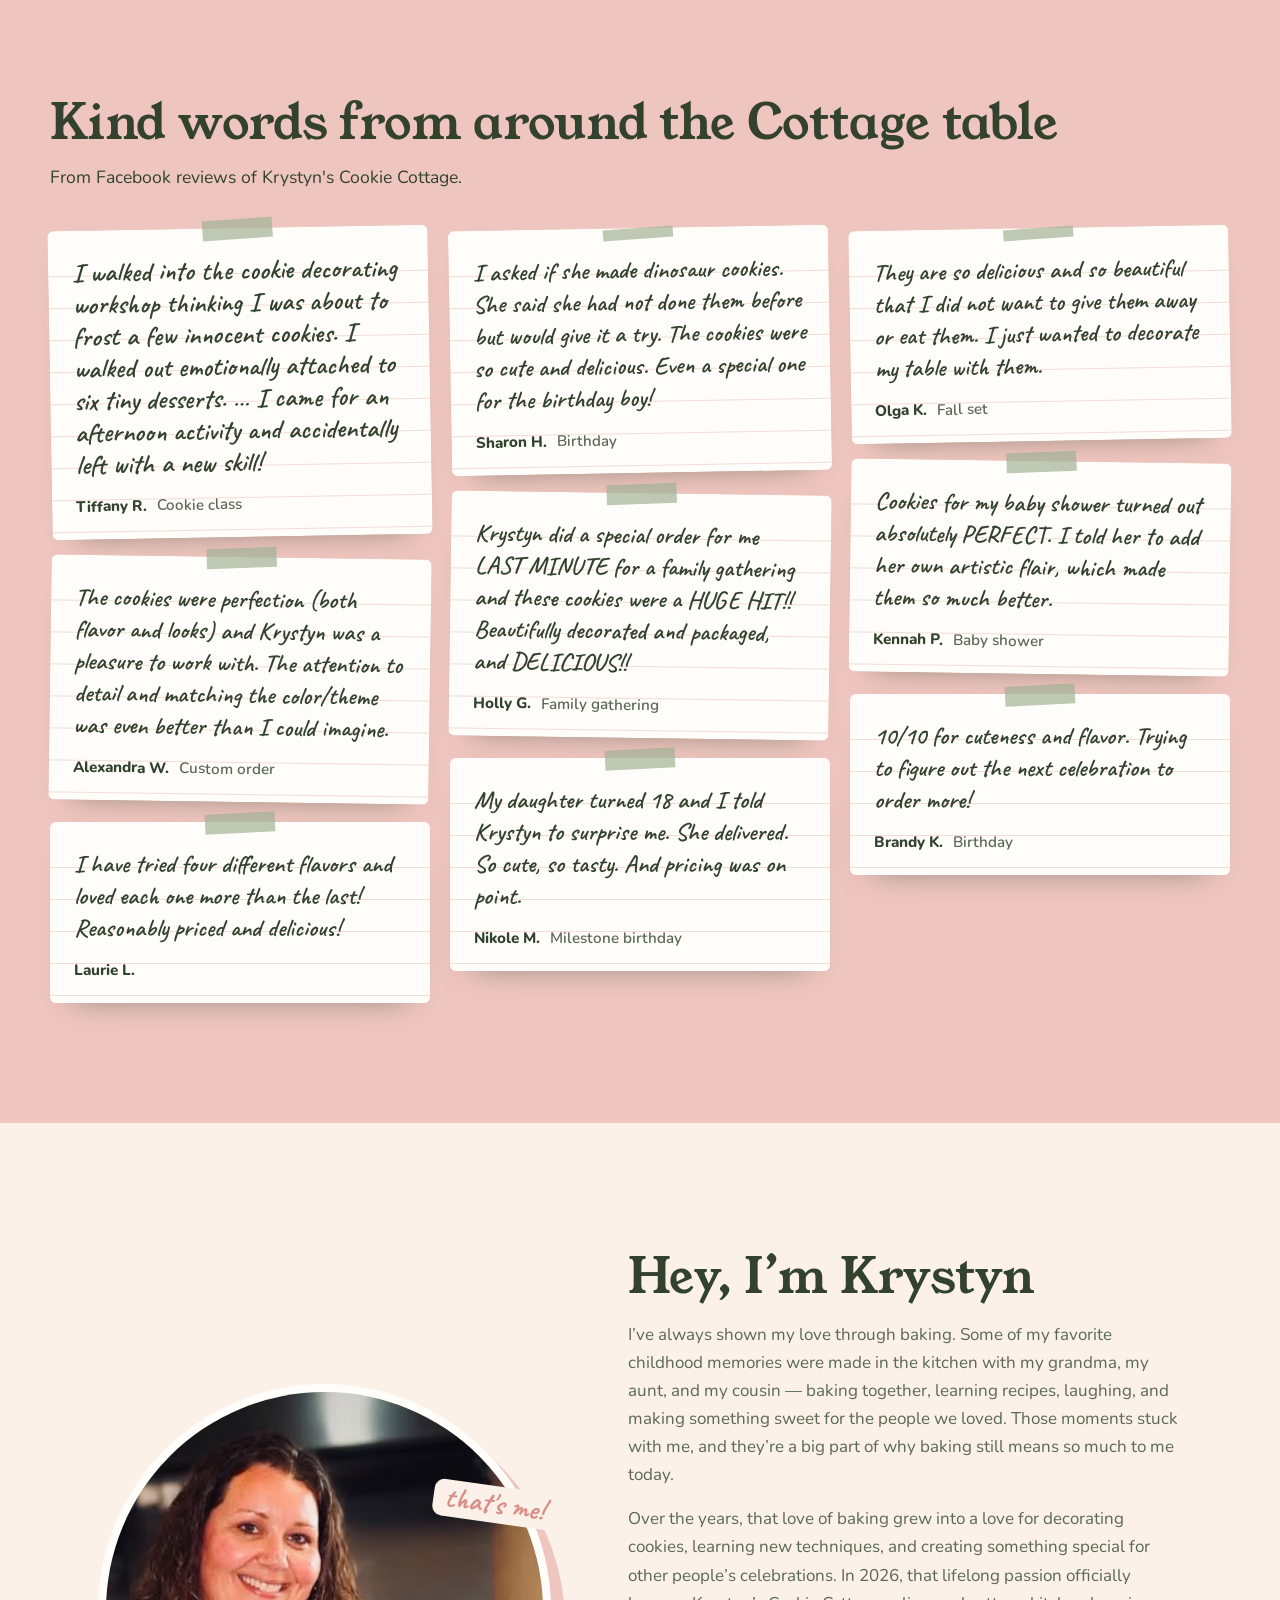
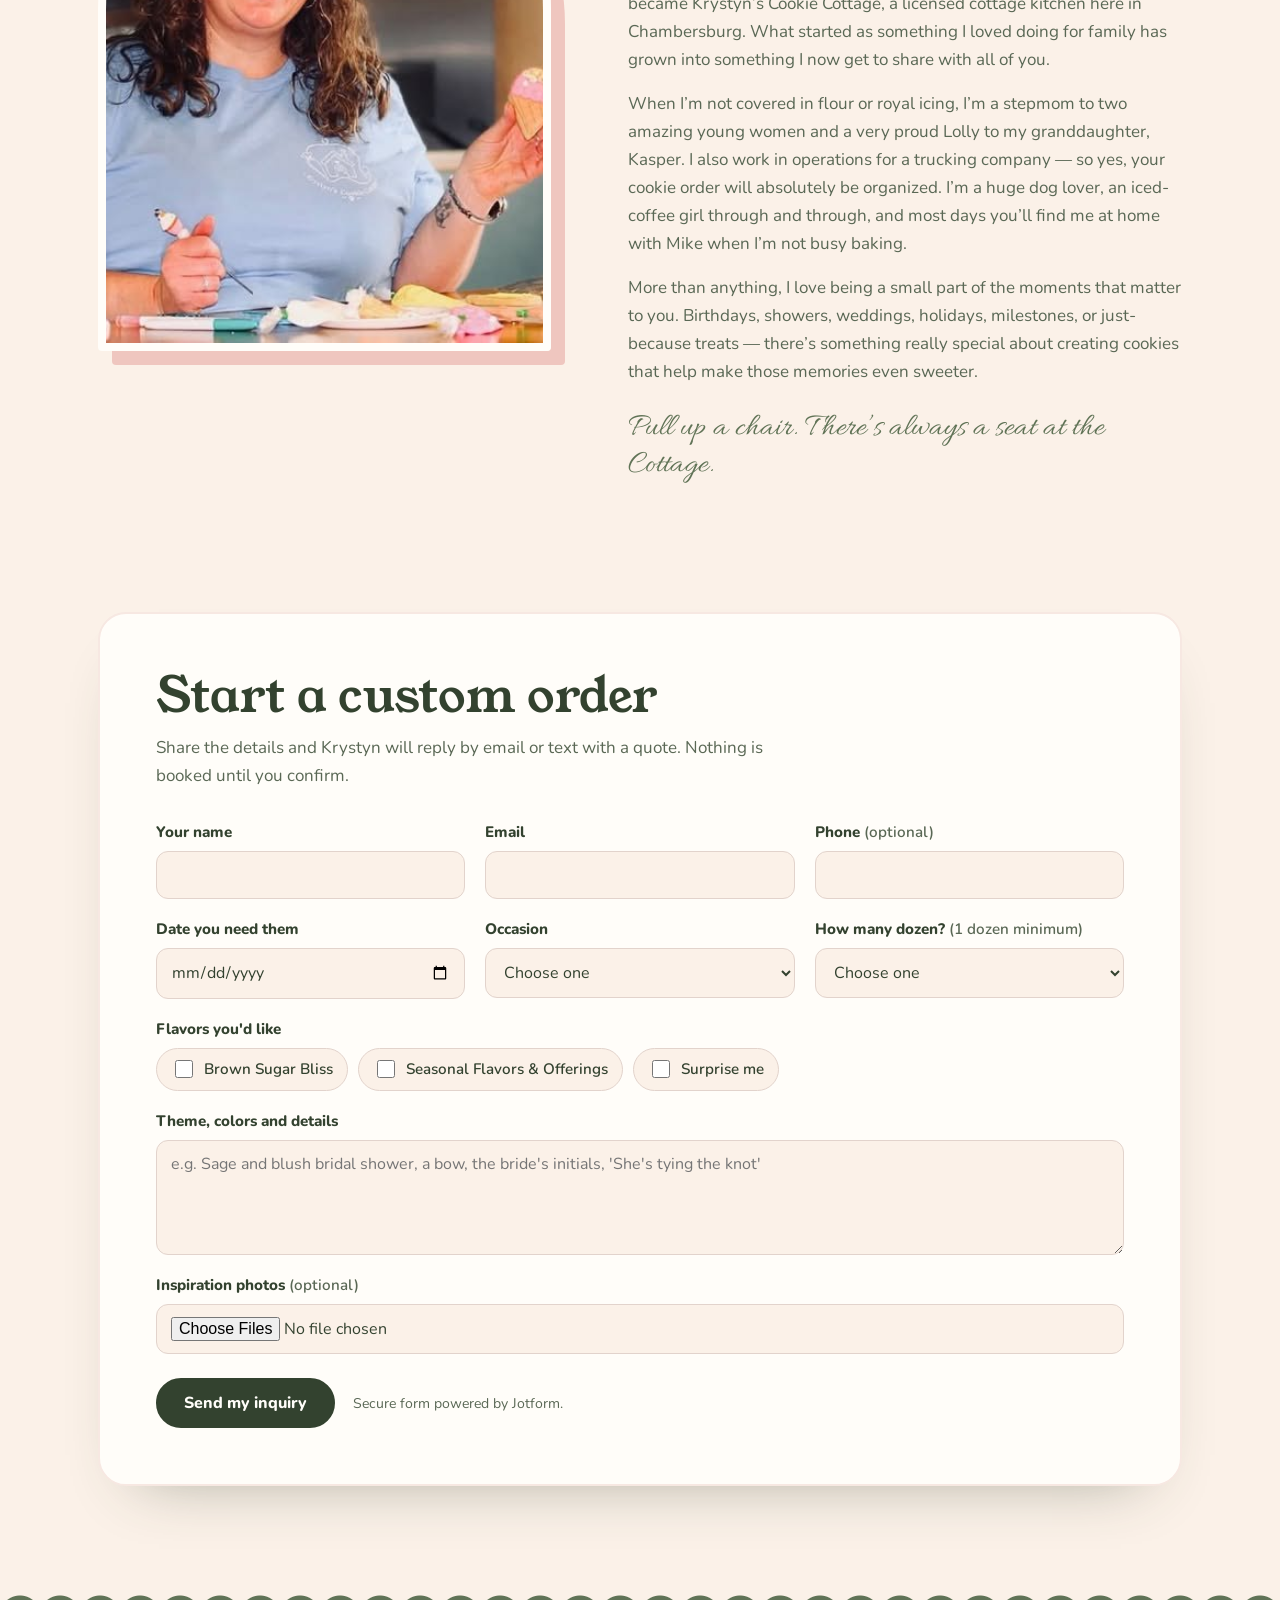
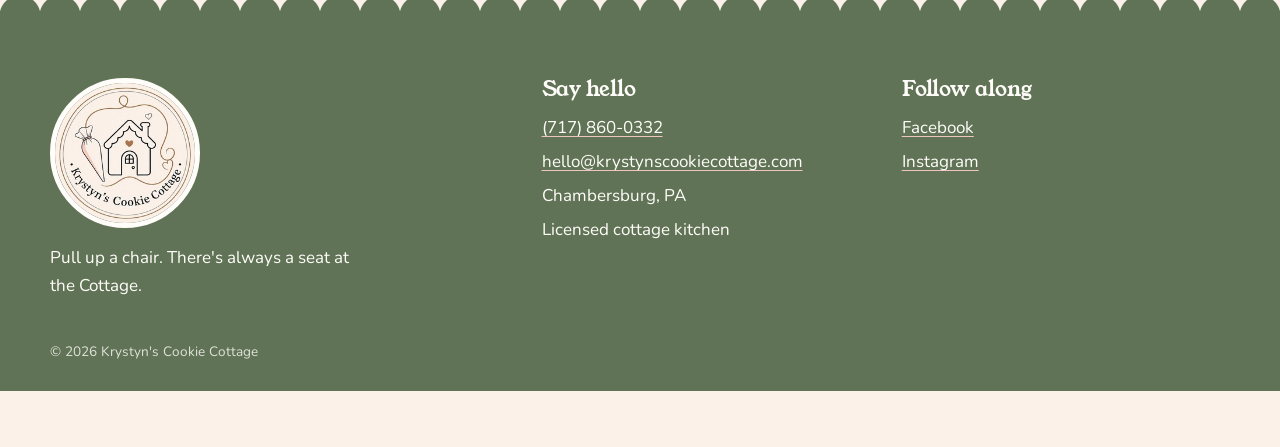
==== commit 1f34c9ec: "Keep "Order cookies" visible in the phone header The button now sits in the header next to a compact" ====
--- a/index.html
+++ b/index.html
@@ -8,7 +8,7 @@
   <link rel="preconnect" href="https://fonts.googleapis.com">
   <link rel="preconnect" href="https://fonts.gstatic.com" crossorigin>
   <link href="https://fonts.googleapis.com/css2?family=Allura&family=Caveat:wght@500;700&family=Nunito:ital,wght@0,400;0,600;0,700;0,800;1,400&family=Young+Serif&display=swap" rel="stylesheet">
-  <link rel="stylesheet" href="styles.css?v=15">
+  <link rel="stylesheet" href="styles.css?v=17">
 </head>
 <body>
 
@@ -42,7 +42,13 @@
       <span class="brand-sub">Cookie Cottage</span>
     </span>
   </a>
-  <button class="nav-toggle" aria-expanded="false" aria-controls="site-nav">Menu</button>
+  <div class="header-actions">
+    <a class="btn btn-small header-order" href="#order">Order cookies</a>
+    <button class="nav-toggle" aria-expanded="false" aria-controls="site-nav" aria-label="Menu">
+      <svg class="icon-open" viewBox="0 0 24 24" aria-hidden="true"><path d="M4 7h16M4 12h16M4 17h16" fill="none" stroke="currentColor" stroke-width="2.2" stroke-linecap="round"/></svg>
+      <svg class="icon-close" viewBox="0 0 24 24" aria-hidden="true"><path d="M6 6l12 12M18 6L6 18" fill="none" stroke="currentColor" stroke-width="2.2" stroke-linecap="round"/></svg>
+    </button>
+  </div>
   <nav id="site-nav" class="site-nav" aria-label="Main">
     <a href="#gallery">Gallery</a>
     <a href="#custom">Custom cookies</a>
@@ -469,6 +475,6 @@
 </dialog>
 
 
-<script src="script.js?v=15"></script>
+<script src="script.js?v=17"></script>
 </body>
 </html>
--- a/styles.css
+++ b/styles.css
@@ -83,7 +83,8 @@
 .site-nav a { white-space: nowrap; }
 .site-nav a:not(.btn) { text-decoration: none; font-weight: 700; font-size: .95rem; padding: 6px 2px; background: linear-gradient(var(--blush-deep), var(--blush-deep)) left bottom / 0 2px no-repeat; transition: background-size .25s; }
 .site-nav a:not(.btn):hover { background-size: 100% 2px; }
-.nav-toggle { display: none; }
+.header-actions { display: flex; align-items: center; gap: 8px; }
+.nav-toggle, .header-order { display: none; }
 
 /* ---------- hero ---------- */
 .hero {
@@ -371,10 +372,16 @@
   .footer-brand { grid-column: 1 / -1; }
 }
 @media (max-width: 920px) {
+  /* phones/tablets: "Order cookies" always visible in the header, other links behind the menu icon */
+  .header-order { display: inline-flex; margin-left: auto; white-space: nowrap; }
   .nav-toggle {
-    display: inline-flex; font: 800 .95rem/1 var(--f-body); color: var(--forest);
-    background: transparent; border: 2px solid var(--forest); border-radius: 999px; padding: 9px 16px; cursor: pointer;
+    display: inline-grid; place-items: center; flex: none;
+    width: 42px; height: 42px; padding: 0; border-radius: 50%;
+    color: var(--forest); background: transparent; border: 2px solid var(--forest); cursor: pointer;
   }
+  .nav-toggle svg { width: 22px; height: 22px; grid-area: 1 / 1; }
+  .nav-toggle .icon-close, .nav-toggle[aria-expanded="true"] .icon-open { display: none; }
+  .nav-toggle[aria-expanded="true"] .icon-close { display: block; }
   .site-nav {
     position: absolute; left: 0; right: 0; top: 100%;
     flex-direction: column; align-items: stretch; gap: 0;
@@ -384,7 +391,7 @@
   }
   .site-nav.is-open { display: flex; }
   .site-nav a:not(.btn) { padding: 12px 0; border-bottom: 1px solid var(--paper-2); }
-  .site-nav .btn { margin-top: 12px; }
+  .site-nav .btn { display: none; }
   .hero {
     grid-template-columns: 1fr; gap: 28px; min-height: 0;
     padding-top: 20px; text-align: center; justify-items: center;
@@ -463,8 +470,11 @@
   .event-buy { grid-column: 1 / -1; display: flex; align-items: center; justify-content: space-between; text-align: left; }
   .event-buy .price { margin: 0; }
   .footer-inner { grid-template-columns: 1fr; }
-  .brand-script { font-size: 1.8rem; }
-  .brand-logo { width: 44px; height: 44px; }
+  .brand { gap: 8px; min-width: 0; }
+  .brand-script { font-size: 1.65rem; }
+  .brand-sub { font-size: .66rem; letter-spacing: .16em; white-space: nowrap; }
+  .brand-logo { width: 40px; height: 40px; }
+  .header-order { padding: 9px 14px; font-size: .86rem; }
   .all-gone { right: 12px; }
 }
 @media (max-width: 760px) {
@@ -478,6 +488,10 @@
   .social-link[href^="mailto"] span, .social-link[href^="tel"] span { position: absolute; width: 1px; height: 1px; overflow: hidden; clip-path: inset(50%); white-space: nowrap; }
 }
 
+@media (max-width: 400px) {
+  .brand-sub { display: none; }
+}
+
 @media (prefers-reduced-motion: reduce) {
   html { scroll-behavior: auto; }
   .ribbon-track { animation: none; }
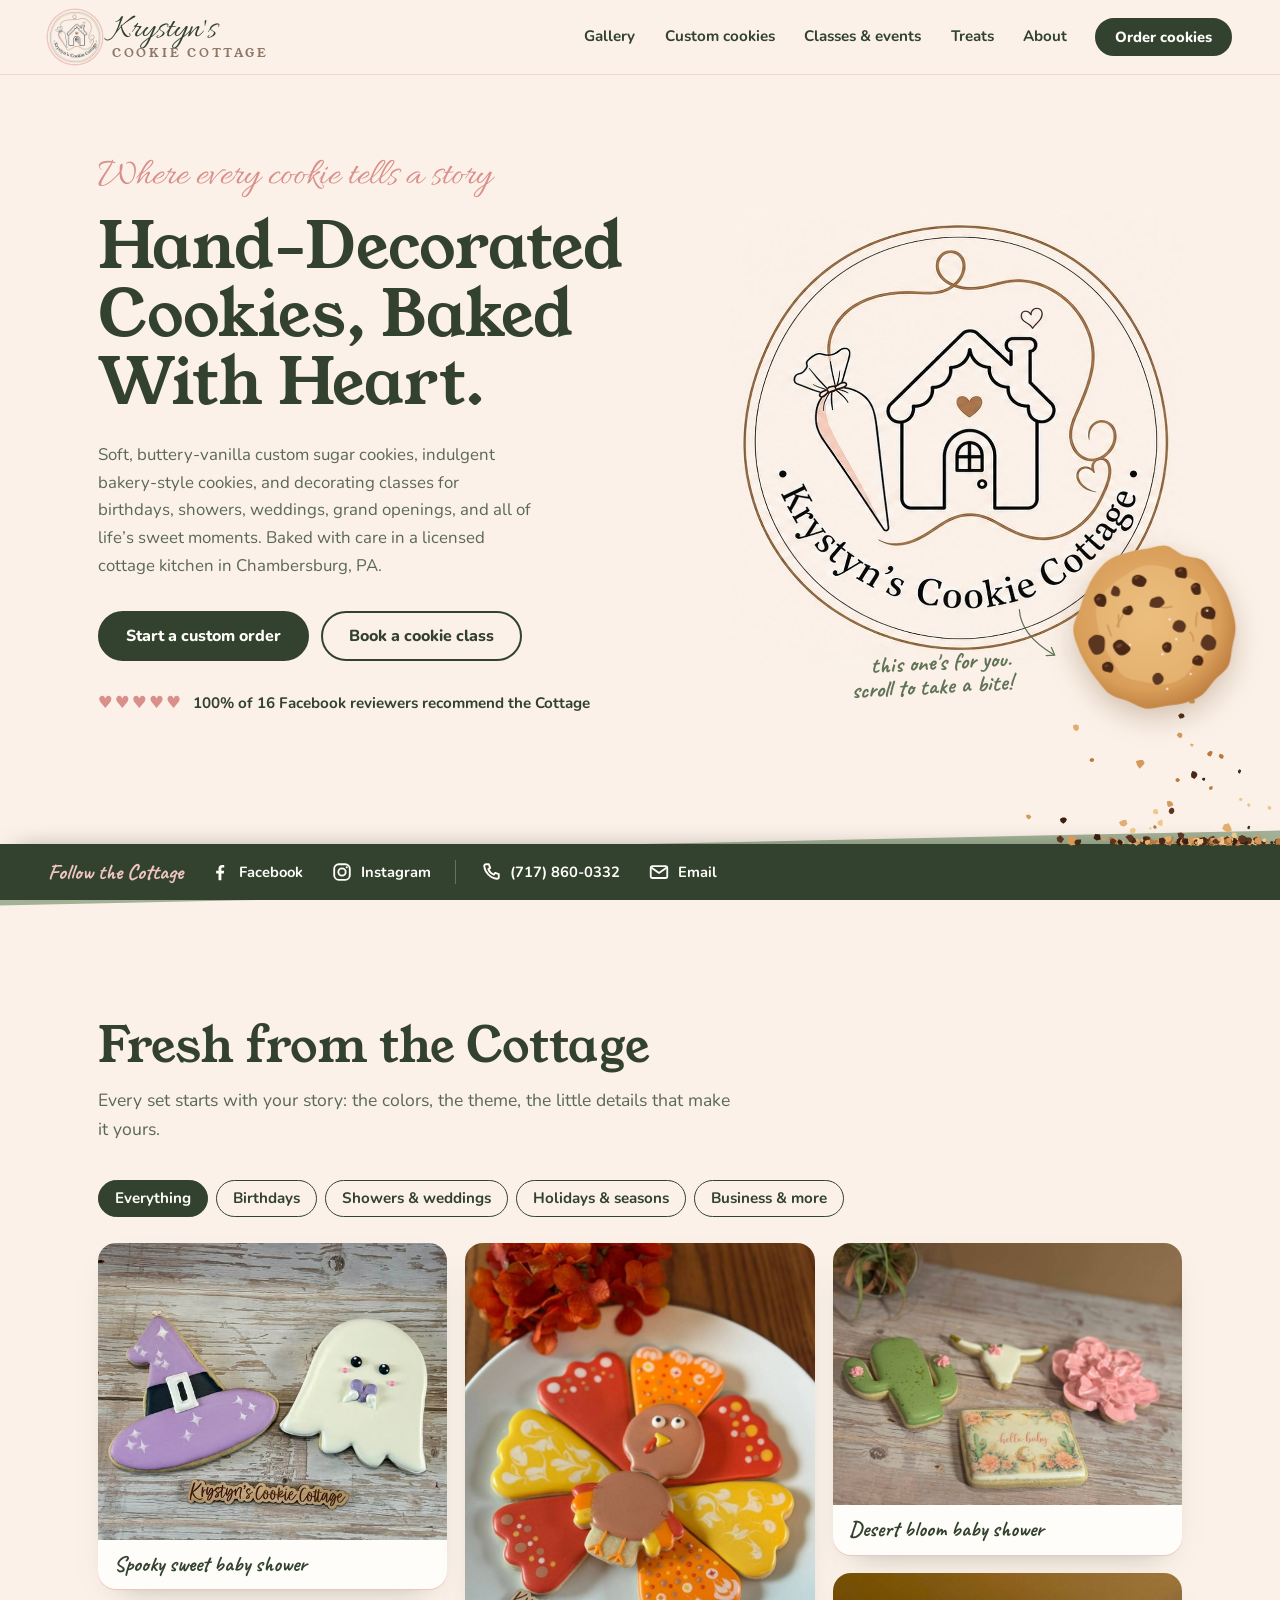
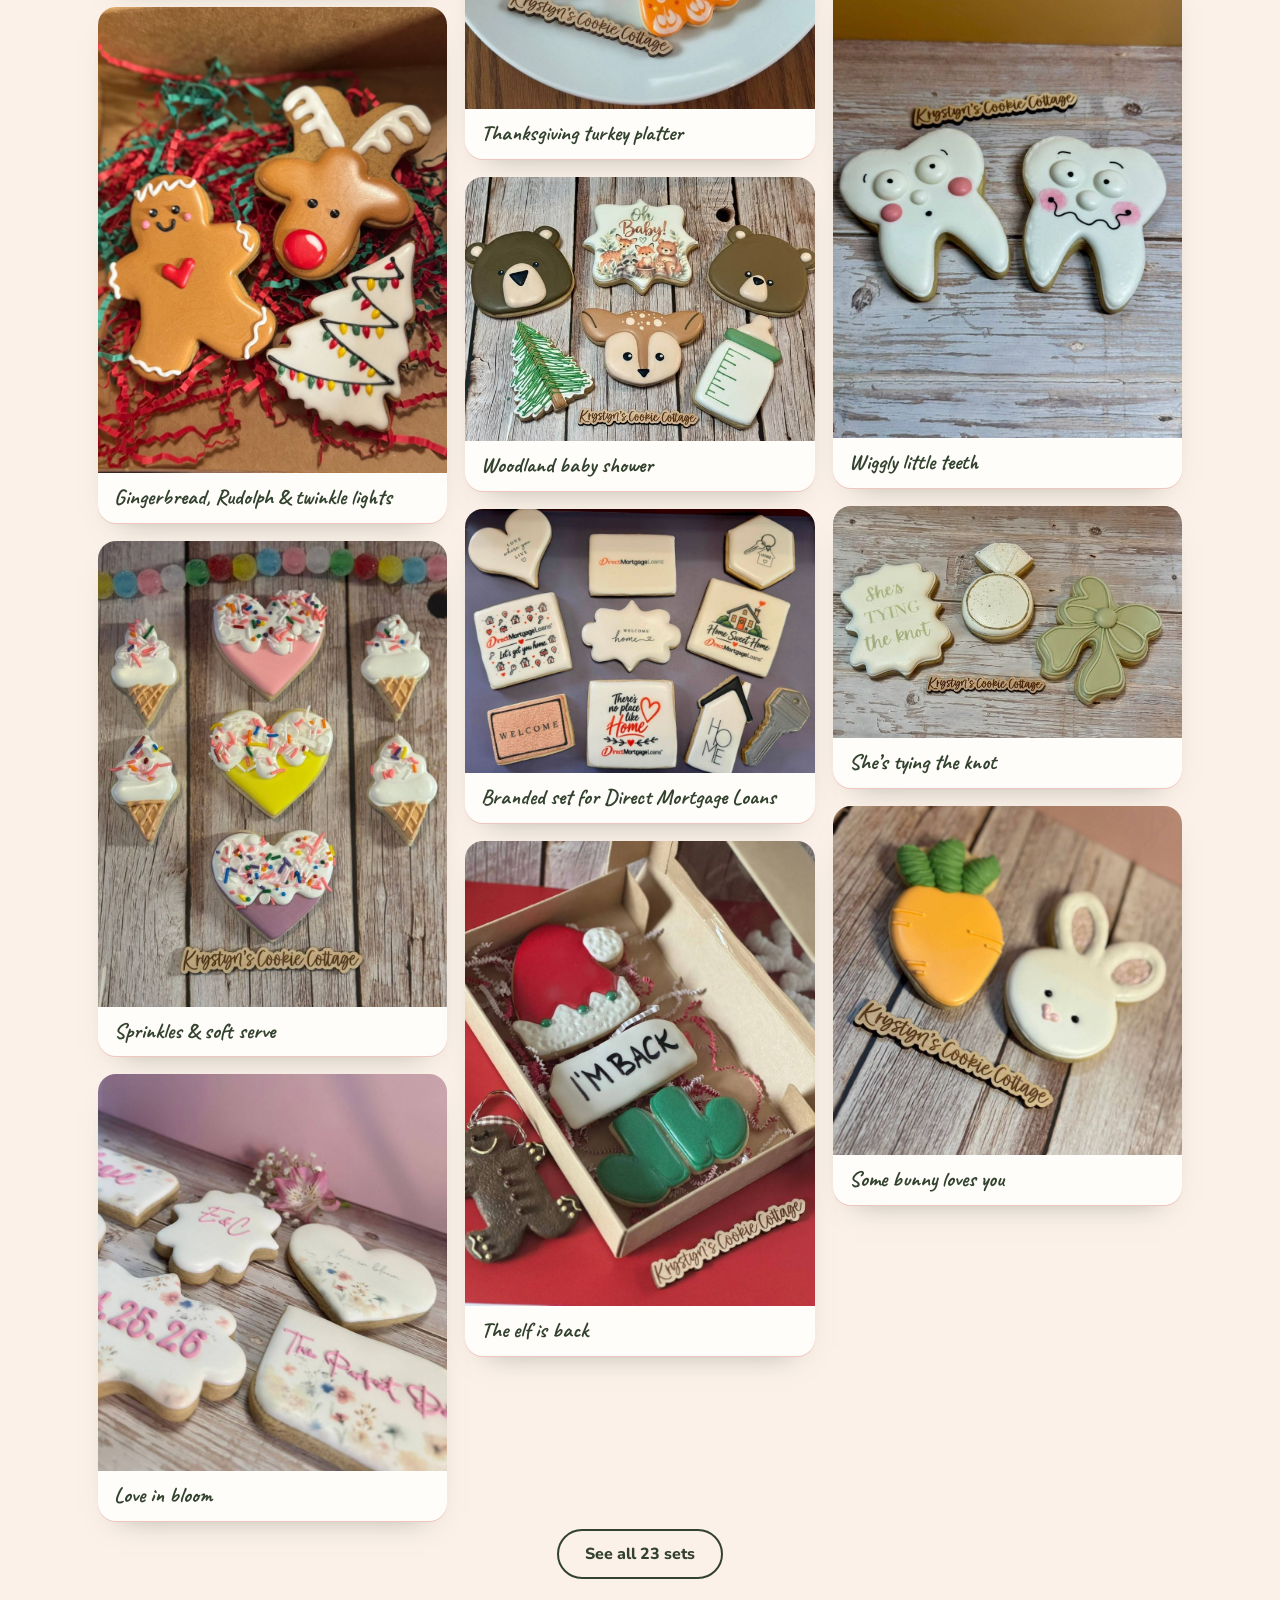
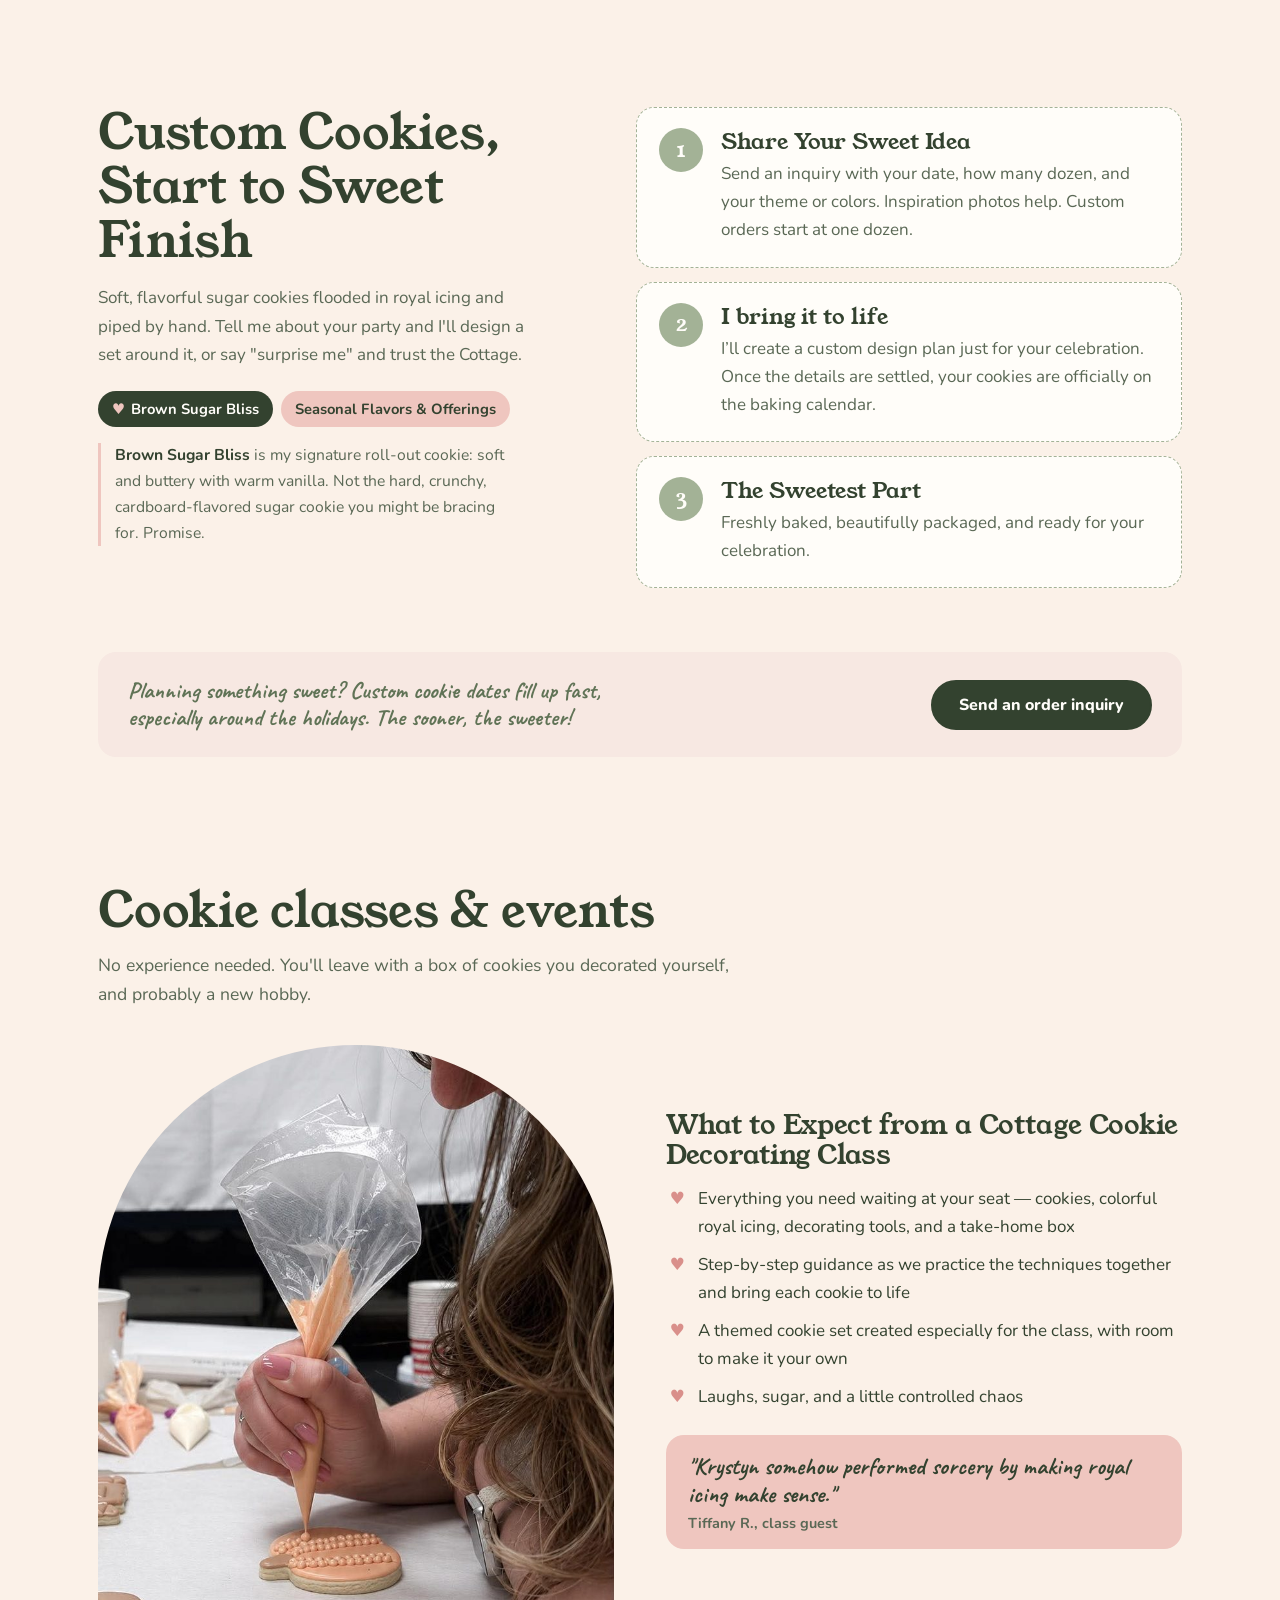
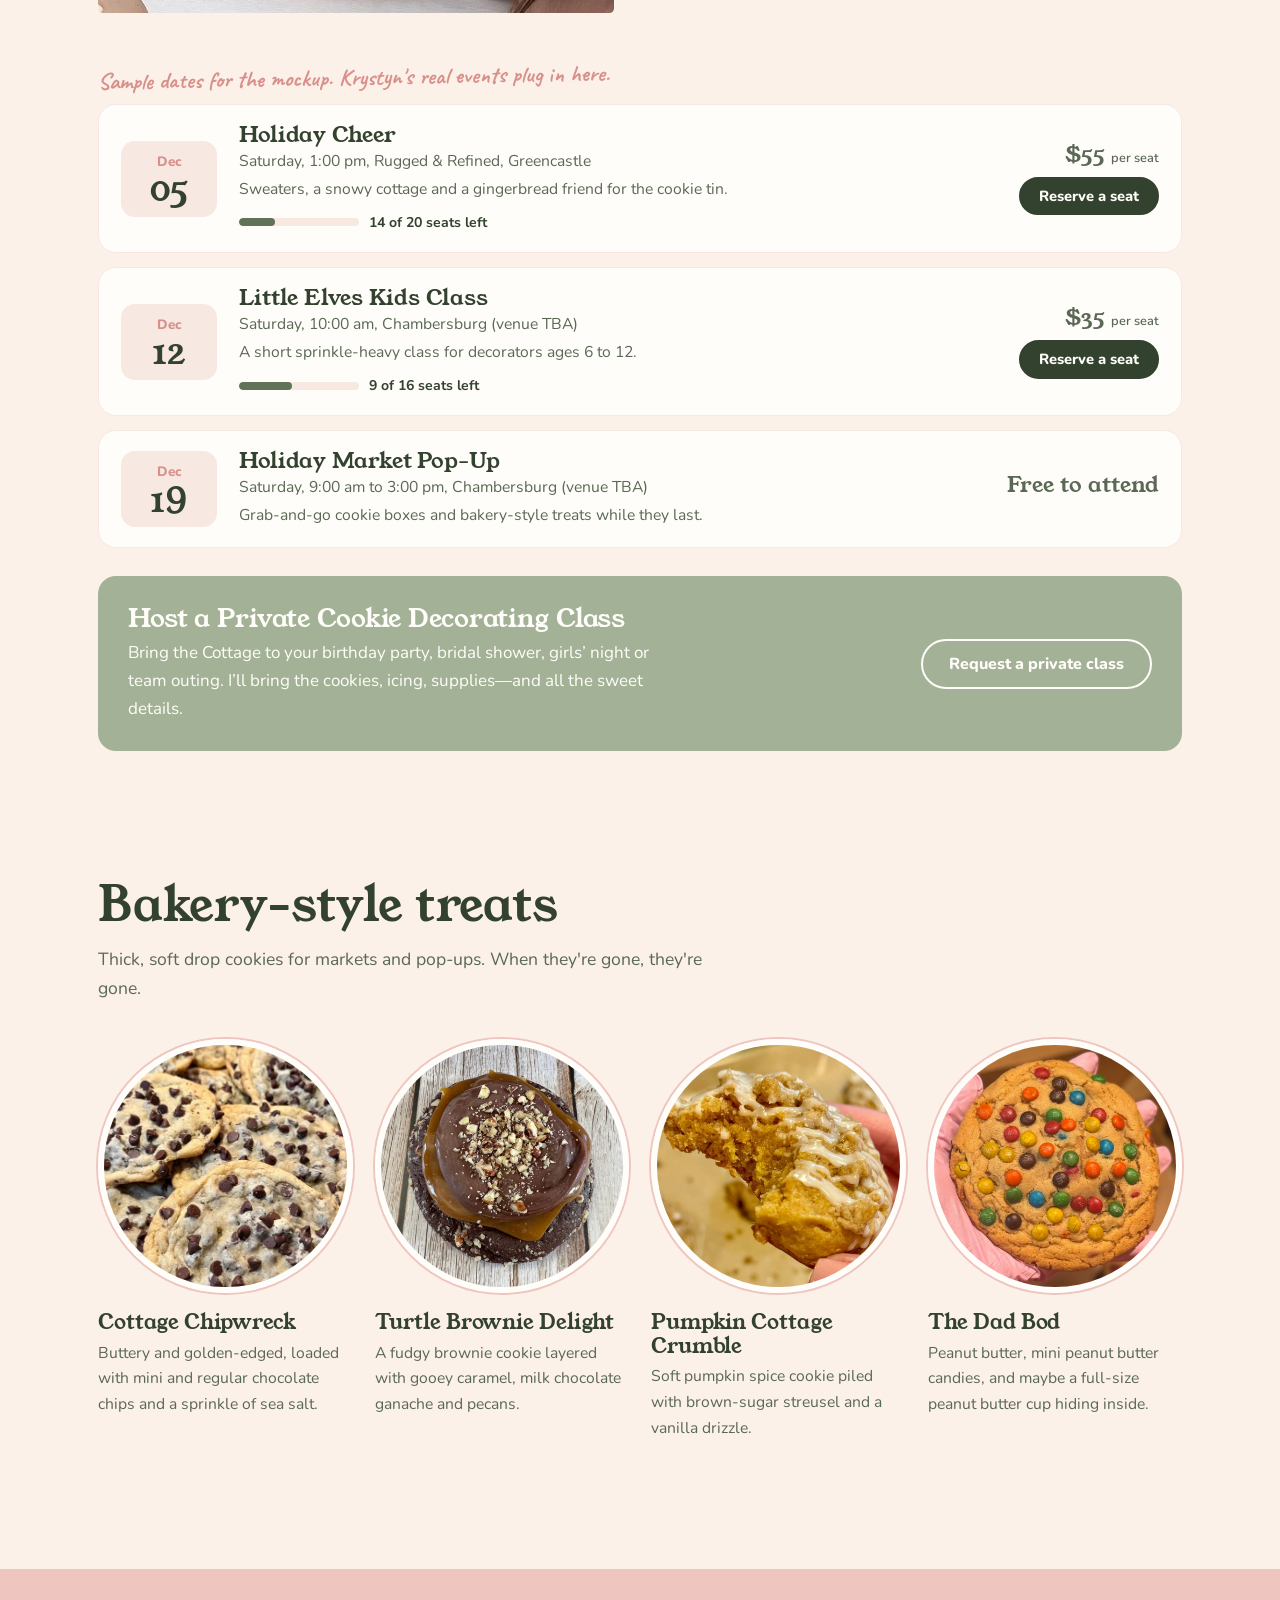
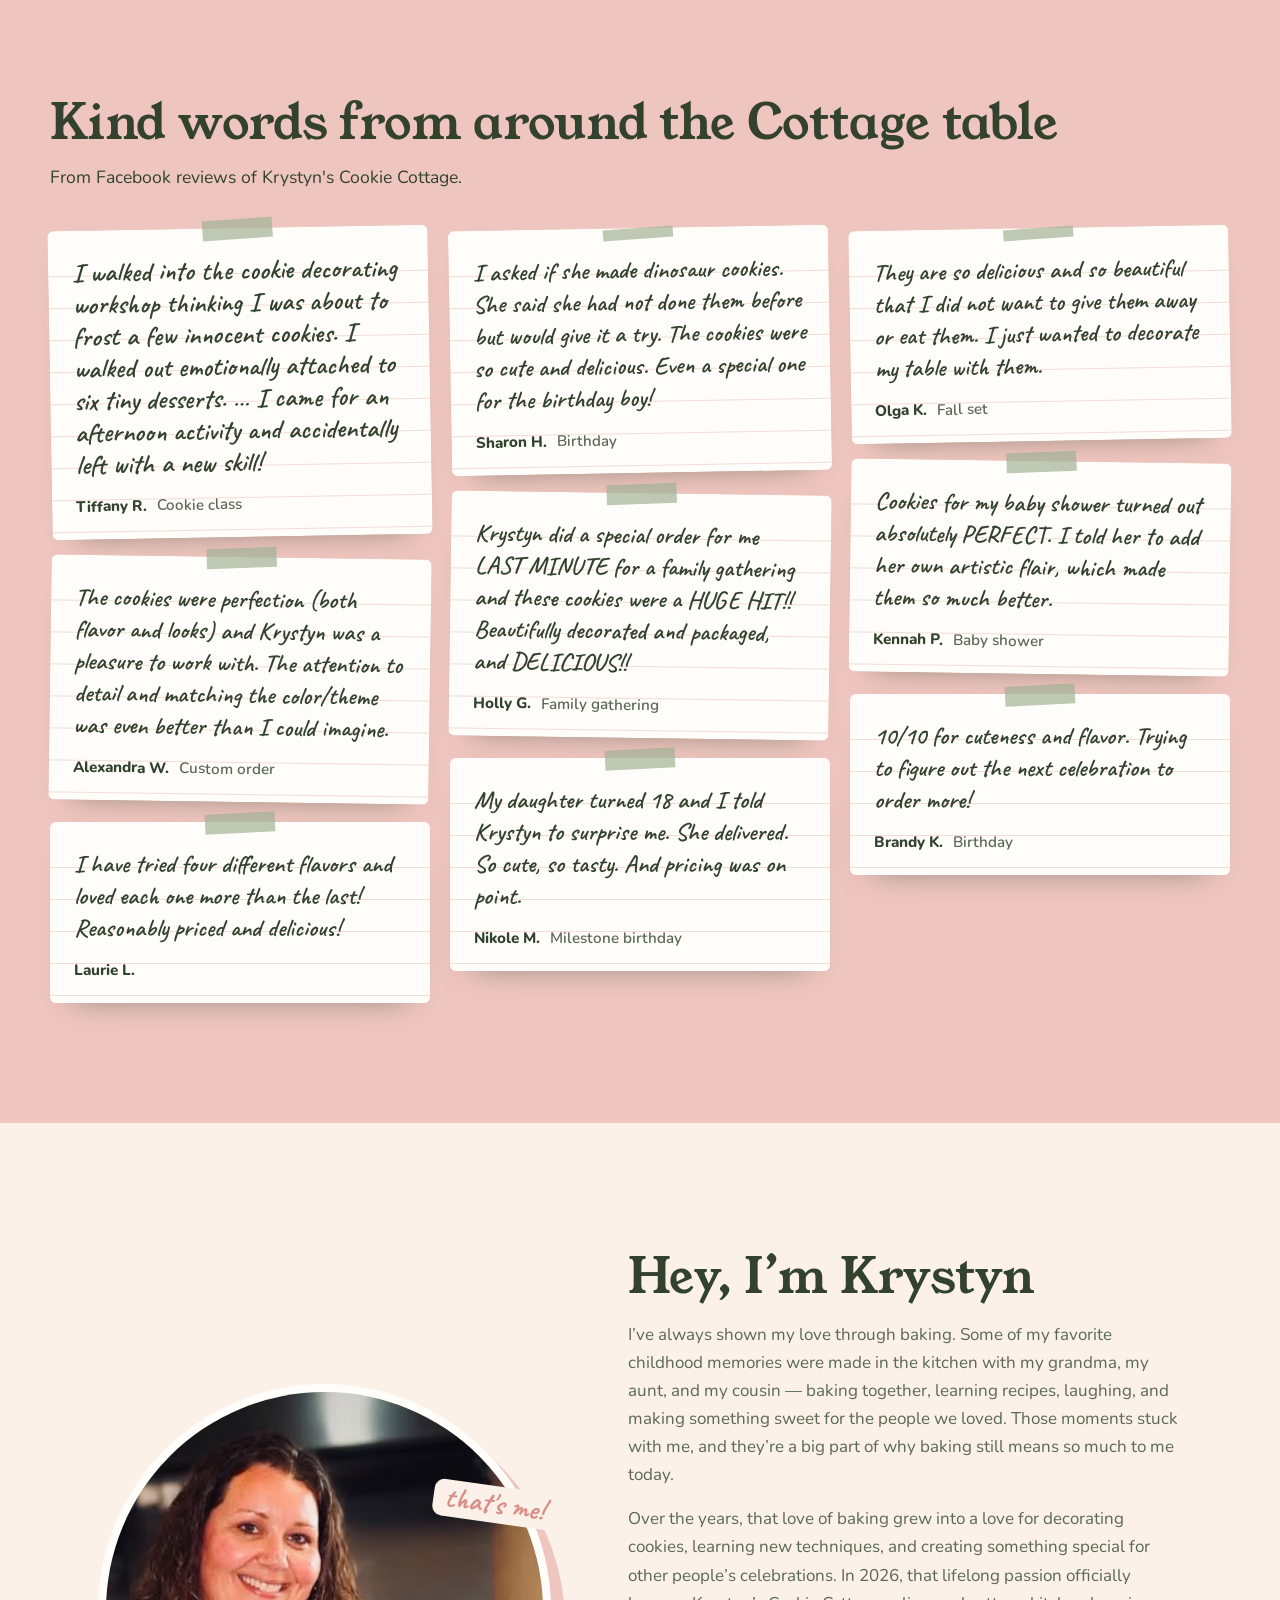
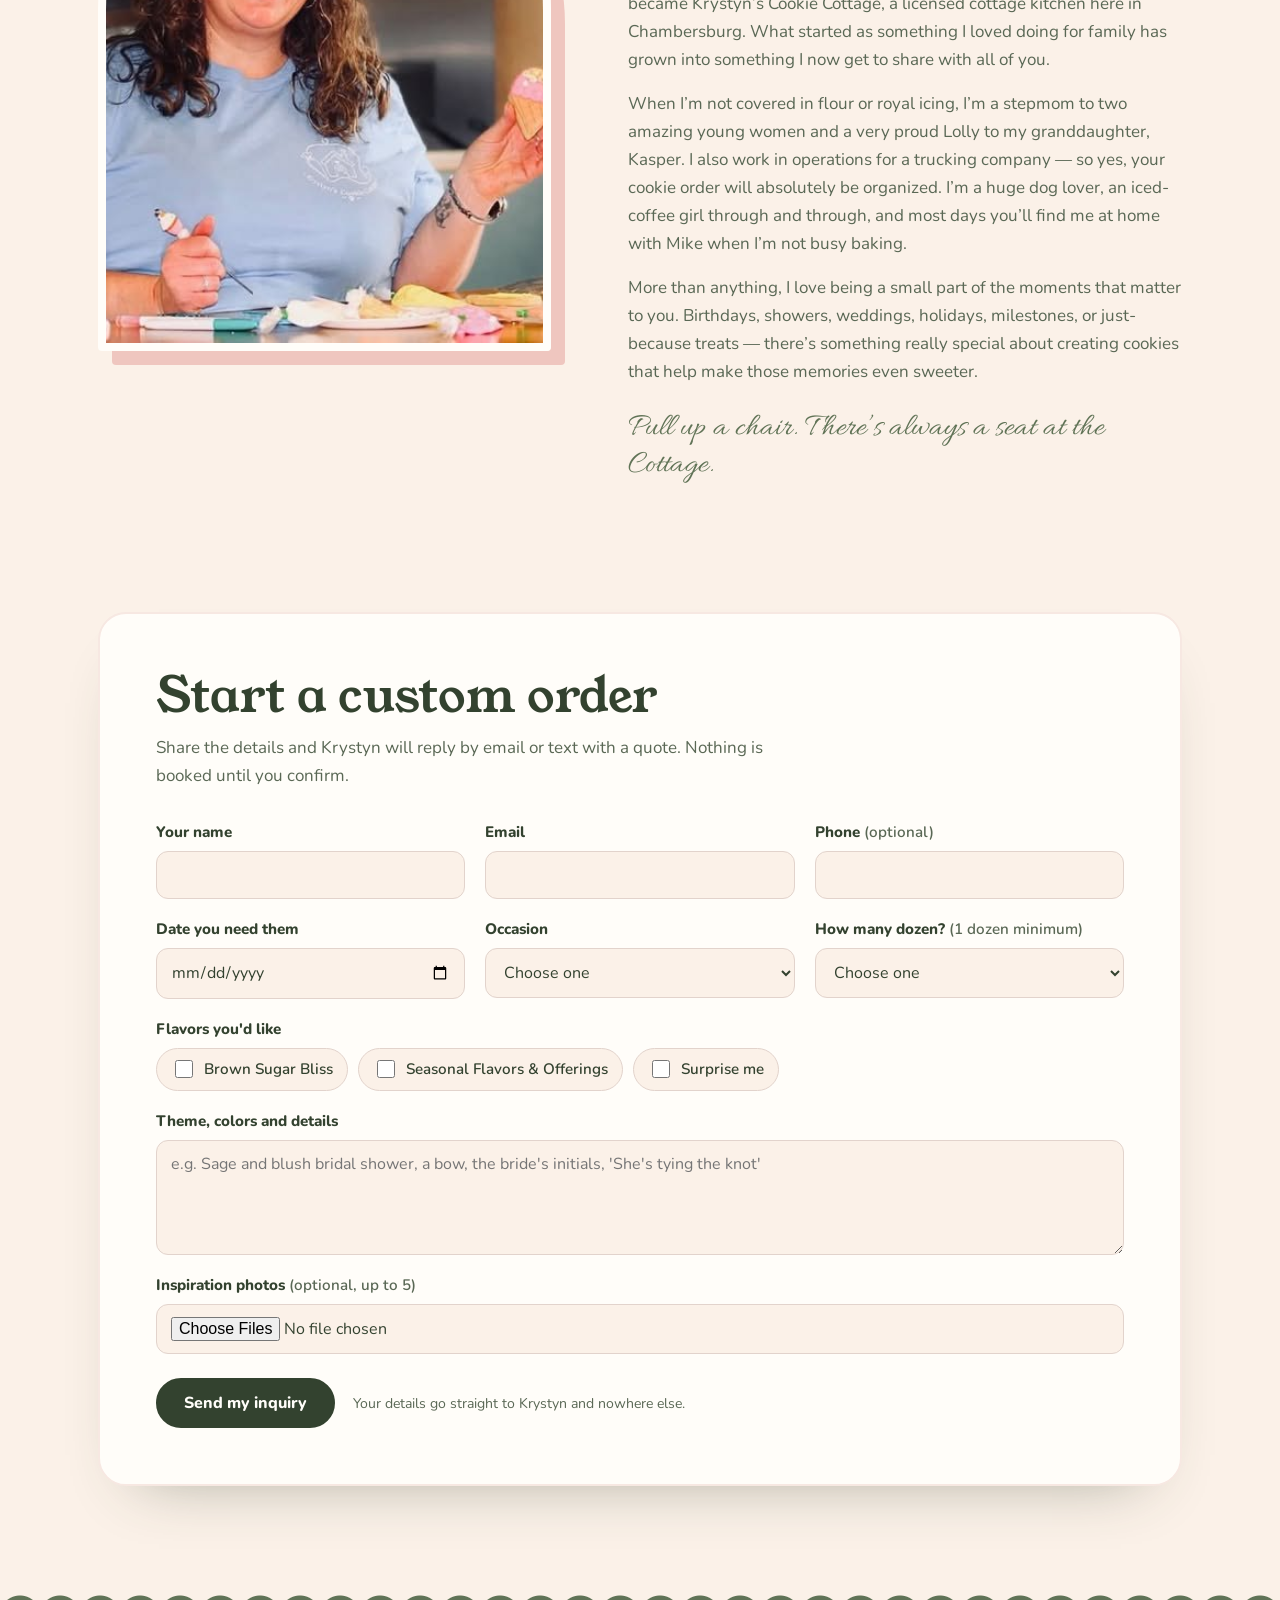
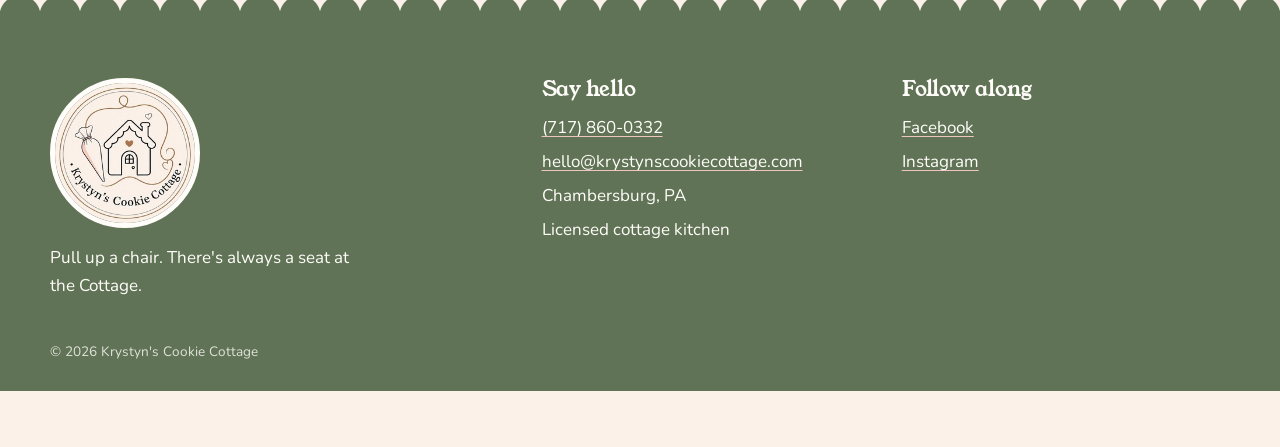
==== commit 82621891: "Connect order form to Google; no button on free events - Free events without a ticket link no longer" ====
--- a/index.html
+++ b/index.html
@@ -8,7 +8,7 @@
   <link rel="preconnect" href="https://fonts.googleapis.com">
   <link rel="preconnect" href="https://fonts.gstatic.com" crossorigin>
   <link href="https://fonts.googleapis.com/css2?family=Allura&family=Caveat:wght@500;700&family=Nunito:ital,wght@0,400;0,600;0,700;0,800;1,400&family=Young+Serif&display=swap" rel="stylesheet">
-  <link rel="stylesheet" href="styles.css?v=17">
+  <link rel="stylesheet" href="styles.css?v=18">
 </head>
 <body>
 
@@ -303,6 +303,7 @@
       </div>
 
       <form class="order-form" id="orderForm" novalidate>
+        <div class="hp" aria-hidden="true"><label>Leave this empty <input name="website" tabindex="-1" autocomplete="off"></label></div>
         <div class="field">
           <label for="f-name">Your name</label>
           <input id="f-name" name="name" autocomplete="name" required>
@@ -357,12 +358,12 @@
           <textarea id="f-theme" name="theme" rows="4" placeholder="e.g. Sage and blush bridal shower, a bow, the bride's initials, 'She's tying the knot'" required></textarea>
         </div>
         <div class="field field-full">
-          <label for="f-photos">Inspiration photos <span class="opt">(optional)</span></label>
+          <label for="f-photos">Inspiration photos <span class="opt">(optional, up to 5)</span></label>
           <input id="f-photos" name="photos" type="file" accept="image/*" multiple>
         </div>
         <div class="form-foot field-full">
           <button class="btn" type="submit">Send my inquiry</button>
-          <p class="form-fine">Secure form powered by Jotform.</p>
+          <p class="form-fine">Your details go straight to Krystyn and nowhere else.</p>
         </div>
         <p class="form-error" id="formError" role="alert" hidden></p>
       </form>
@@ -475,6 +476,7 @@
 </dialog>
 
 
-<script src="script.js?v=17"></script>
+<script src="config.js?v=1"></script>
+<script src="script.js?v=18"></script>
 </body>
 </html>
--- a/styles.css
+++ b/styles.css
@@ -275,6 +275,7 @@
 .checks label { display: inline-flex; align-items: center; gap: 8px; font-weight: 600; padding: 8px 14px; border-radius: 999px; background: var(--paper); border: 1.5px solid #E2D3CC; cursor: pointer; }
 .checks input { accent-color: var(--sage-deep); width: 18px; height: 18px; }
 .form-foot { display: flex; align-items: center; gap: 18px; flex-wrap: wrap; margin-top: 6px; }
+.hp { position: absolute; left: -9999px; width: 1px; height: 1px; overflow: hidden; }
 .form-fine { font-size: .88rem; color: var(--forest-soft); }
 .form-error { grid-column: 1 / -1; color: #A2453F; font-weight: 700; }
 .order-success { text-align: center; padding: 30px 10px; }
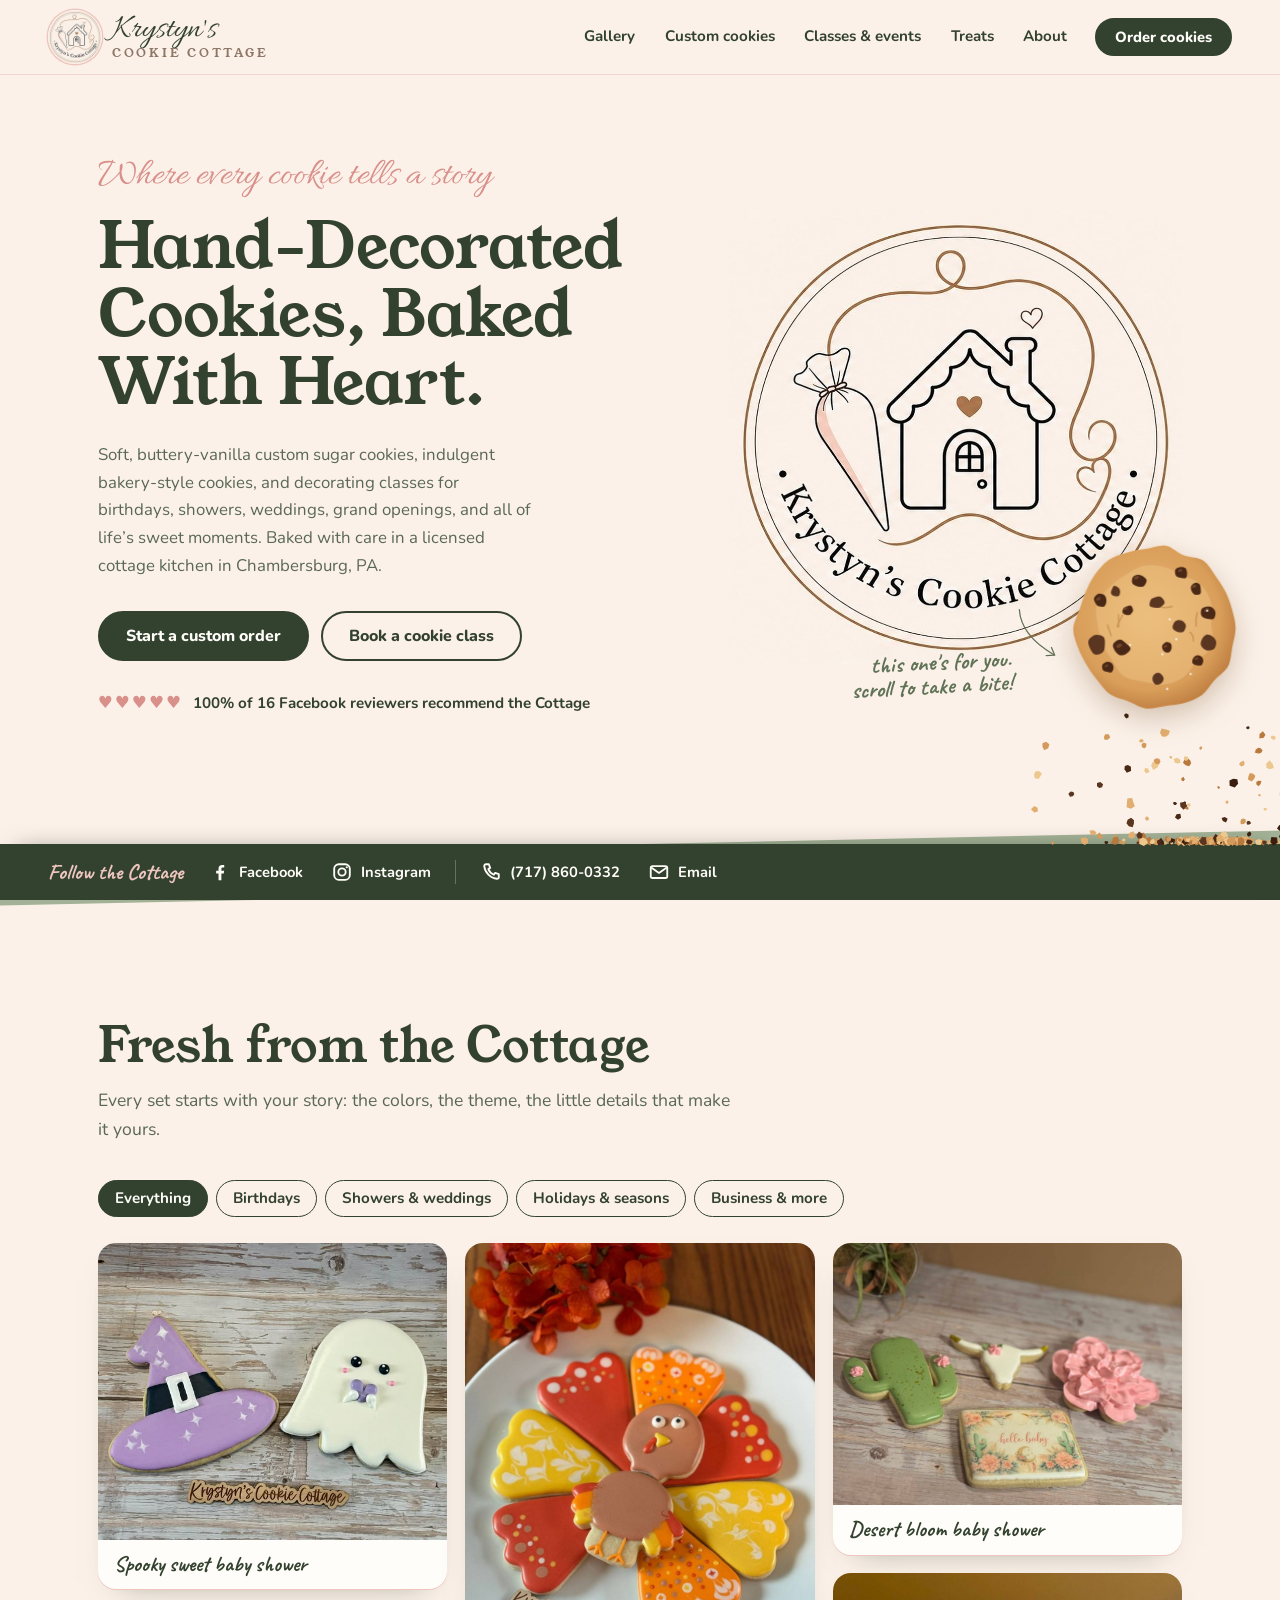
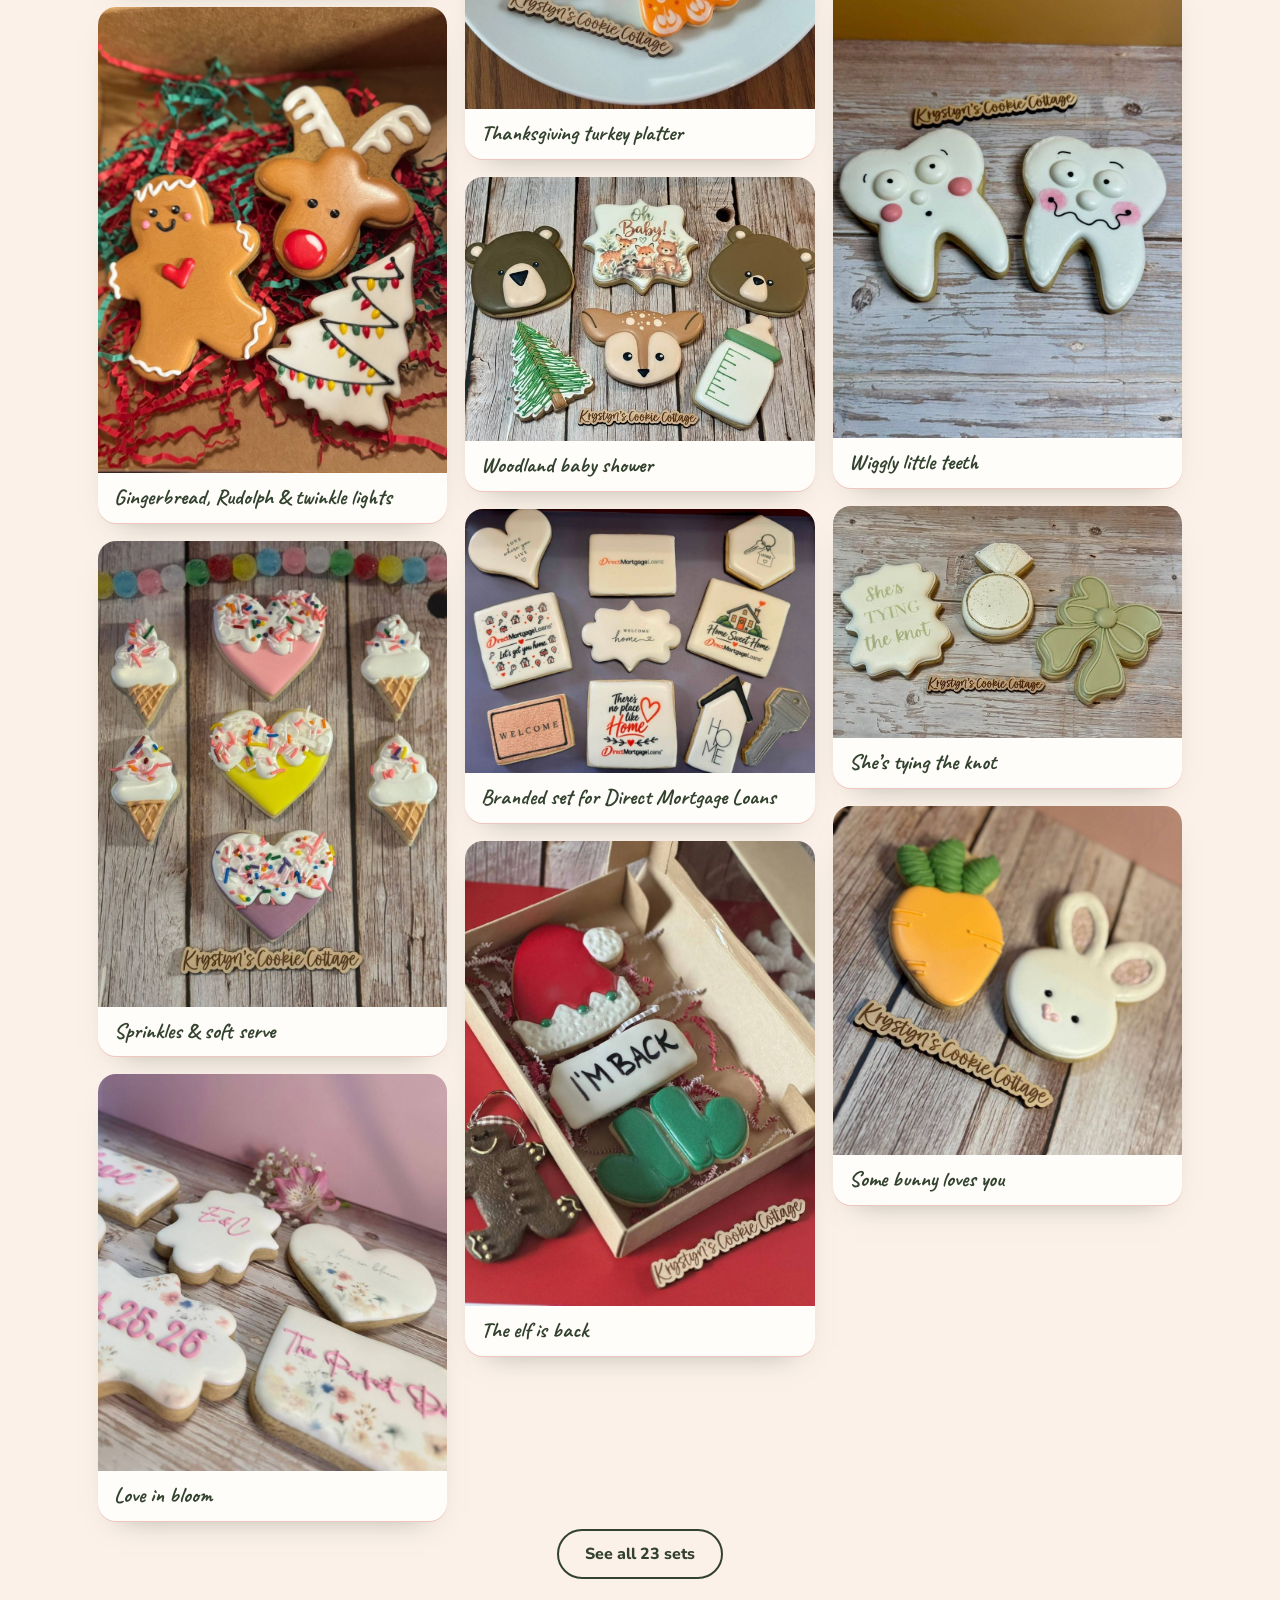
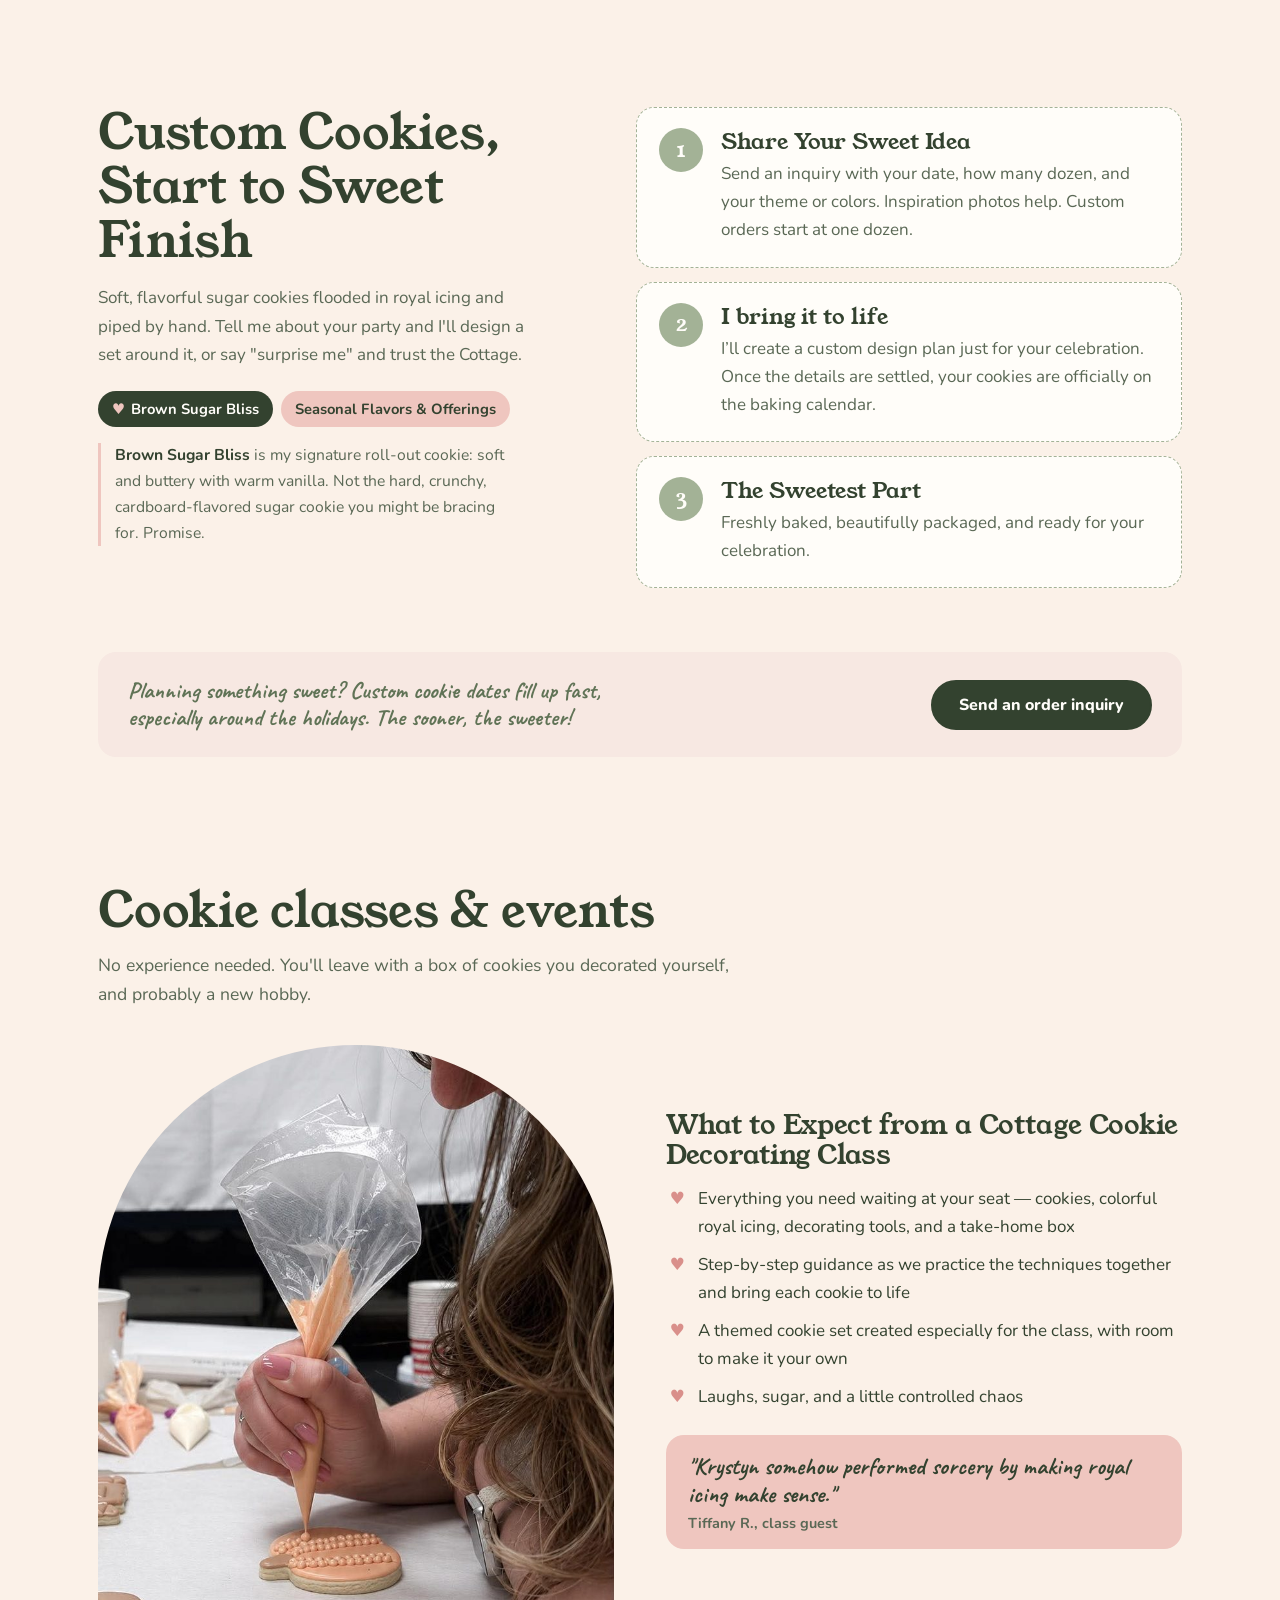
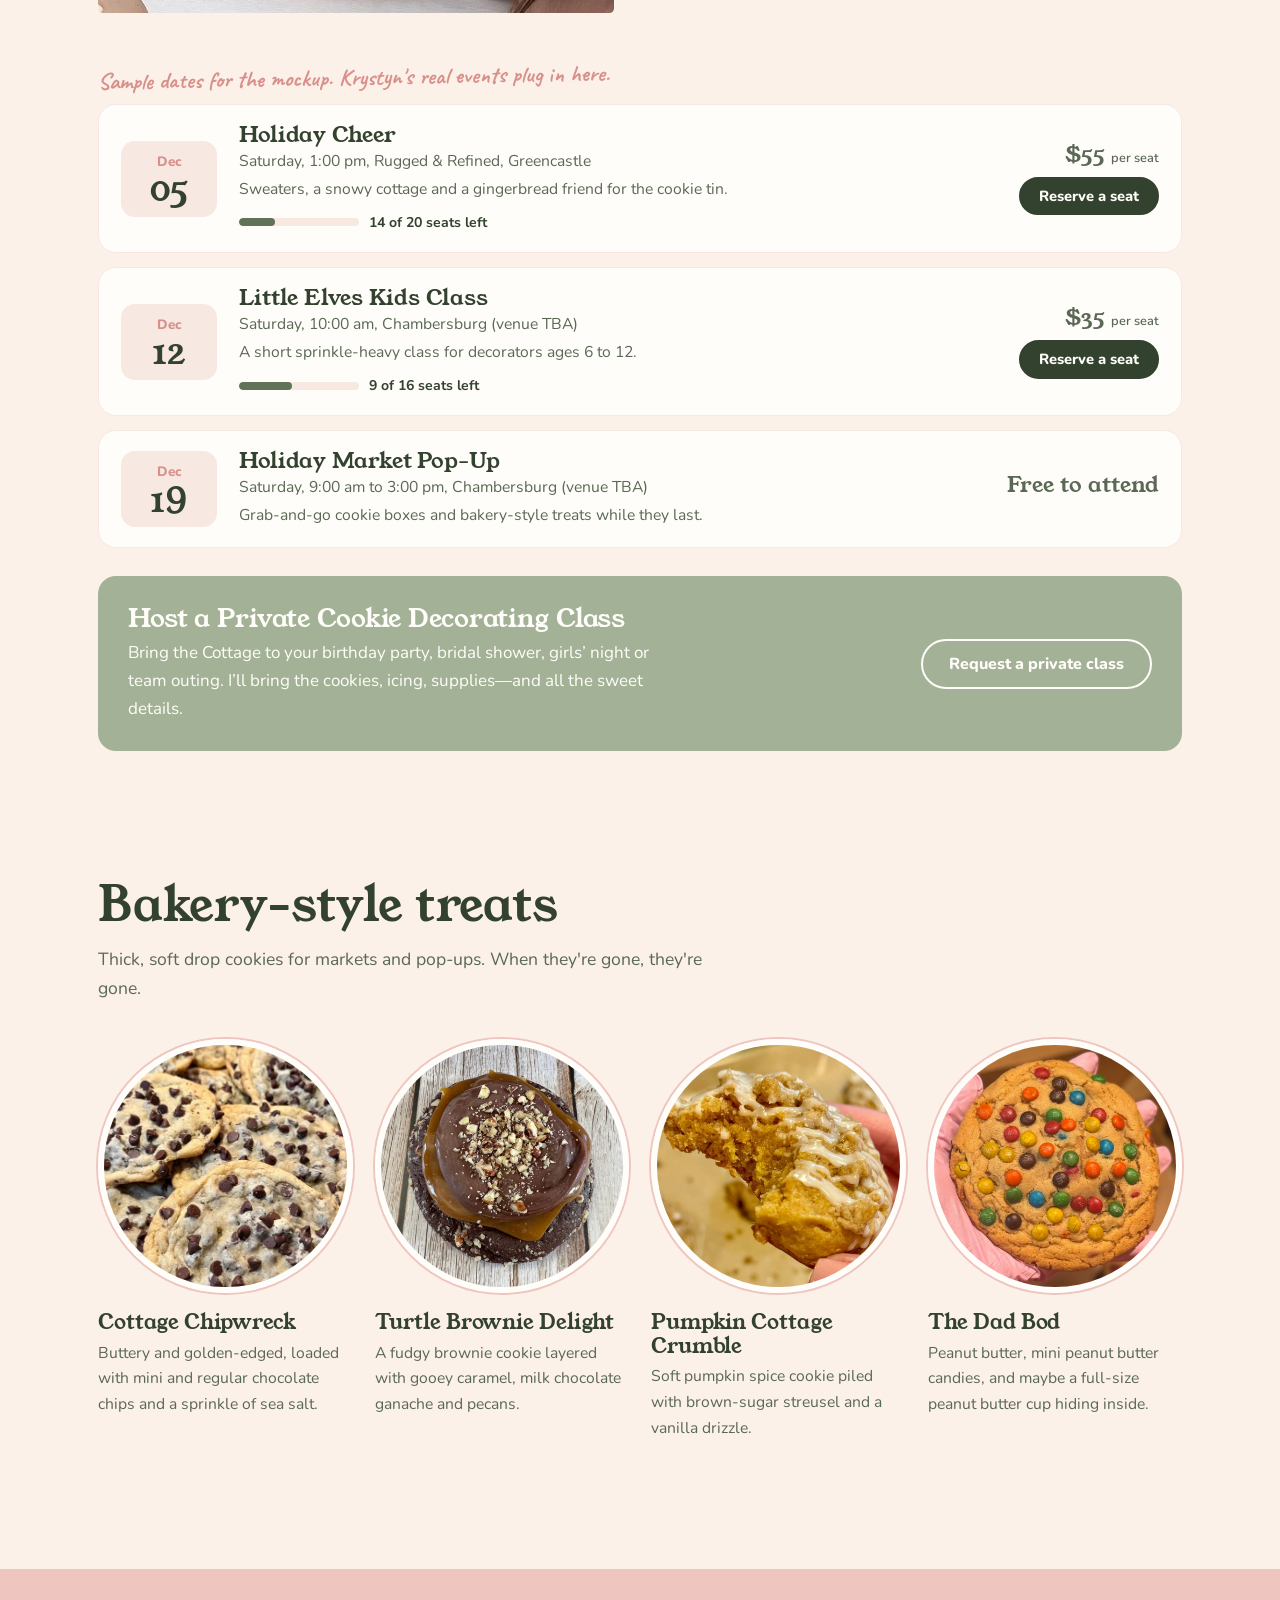
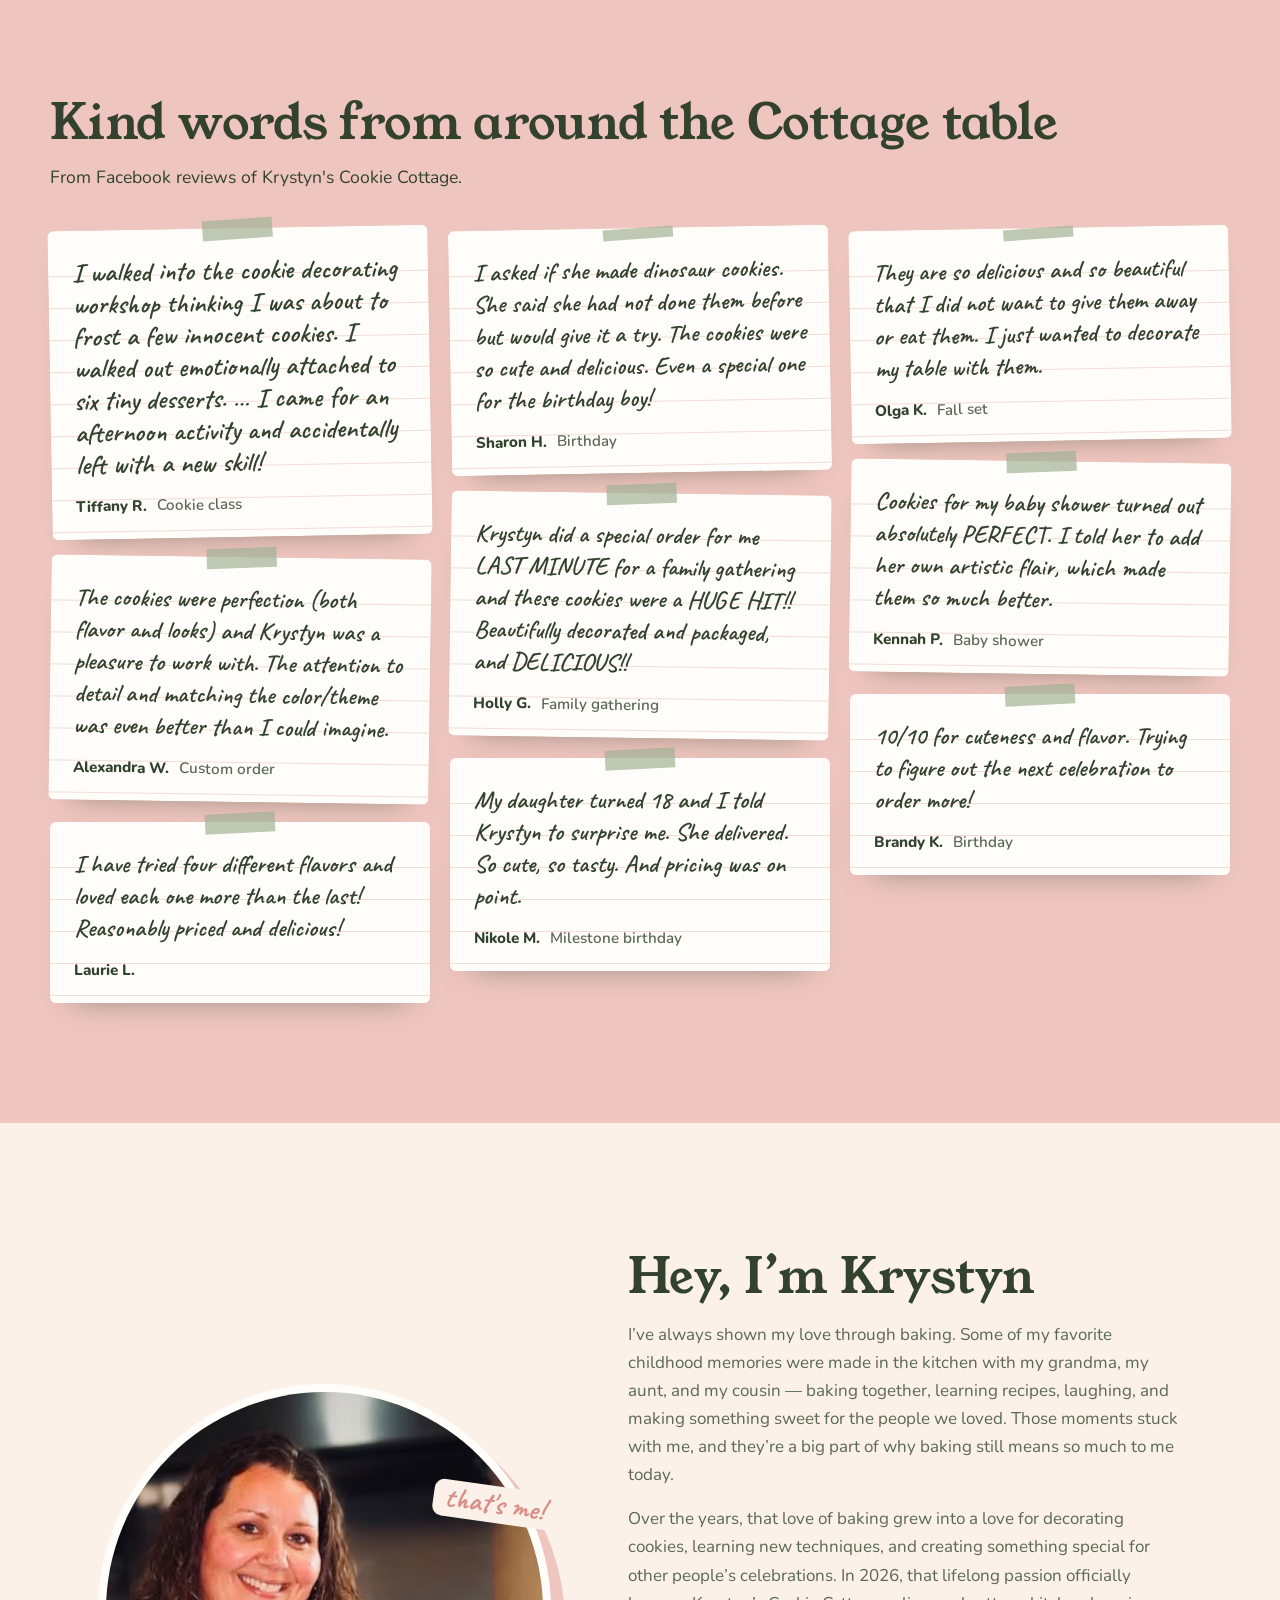
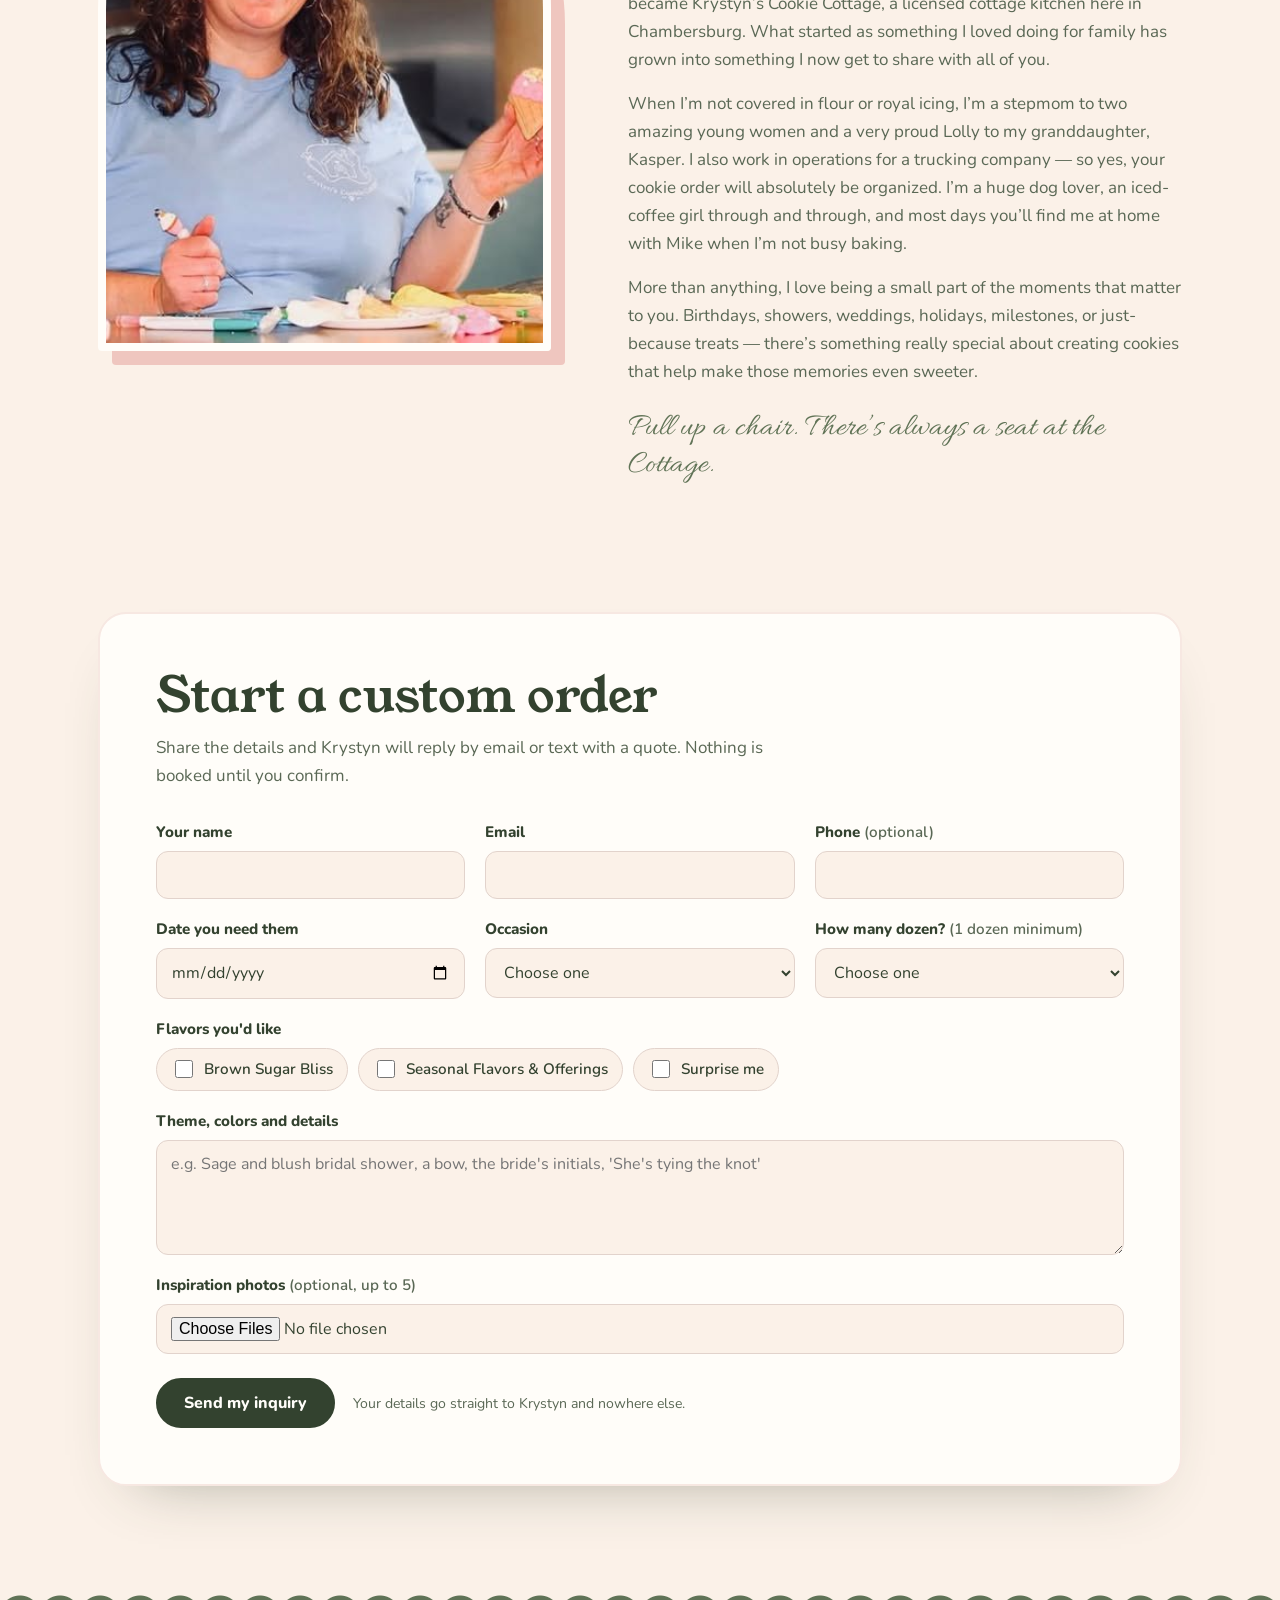
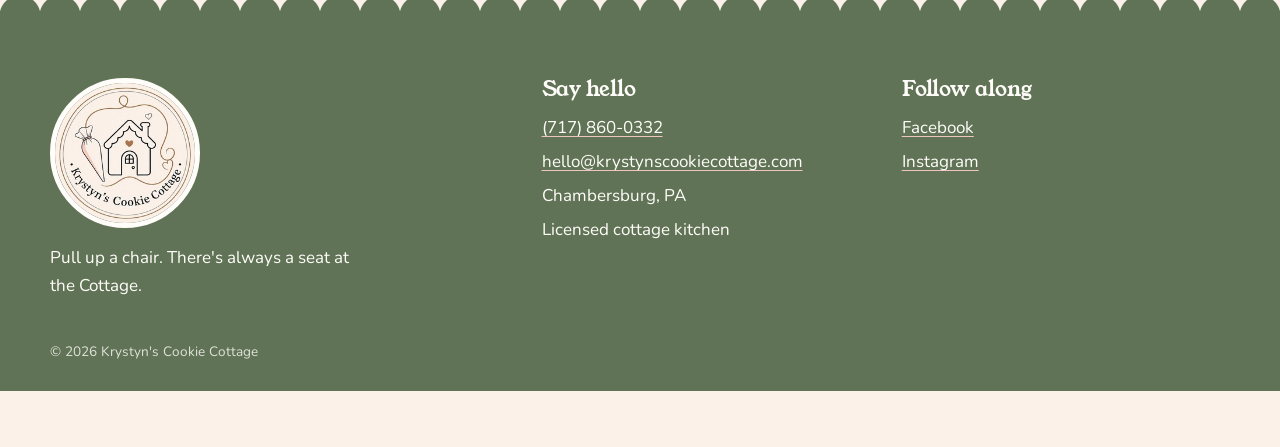
==== commit 3b416e35: "Always fetch a fresh booked-dates list A saved copy of an earlier failed request was being reused, s" ====
--- a/index.html
+++ b/index.html
@@ -477,6 +477,6 @@
 
 
 <script src="config.js?v=1"></script>
-<script src="script.js?v=18"></script>
+<script src="script.js?v=19"></script>
 </body>
 </html>
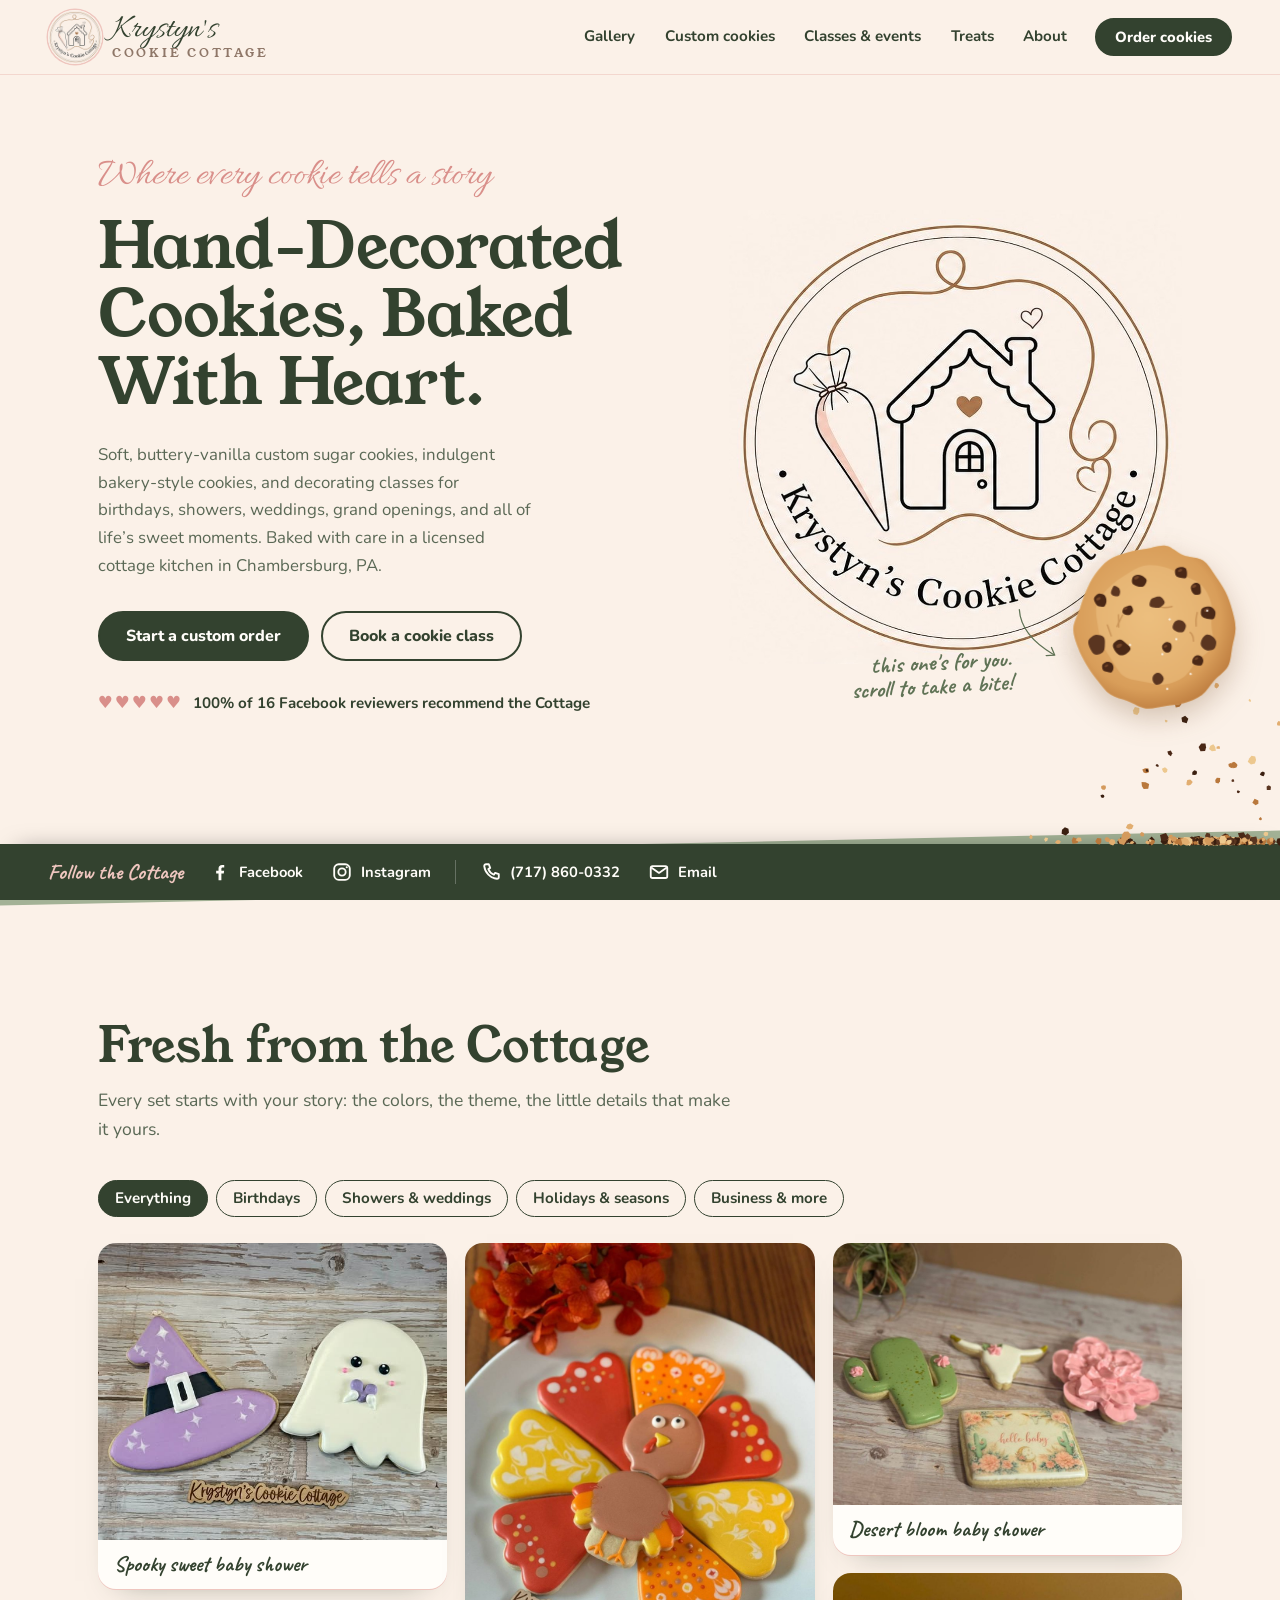
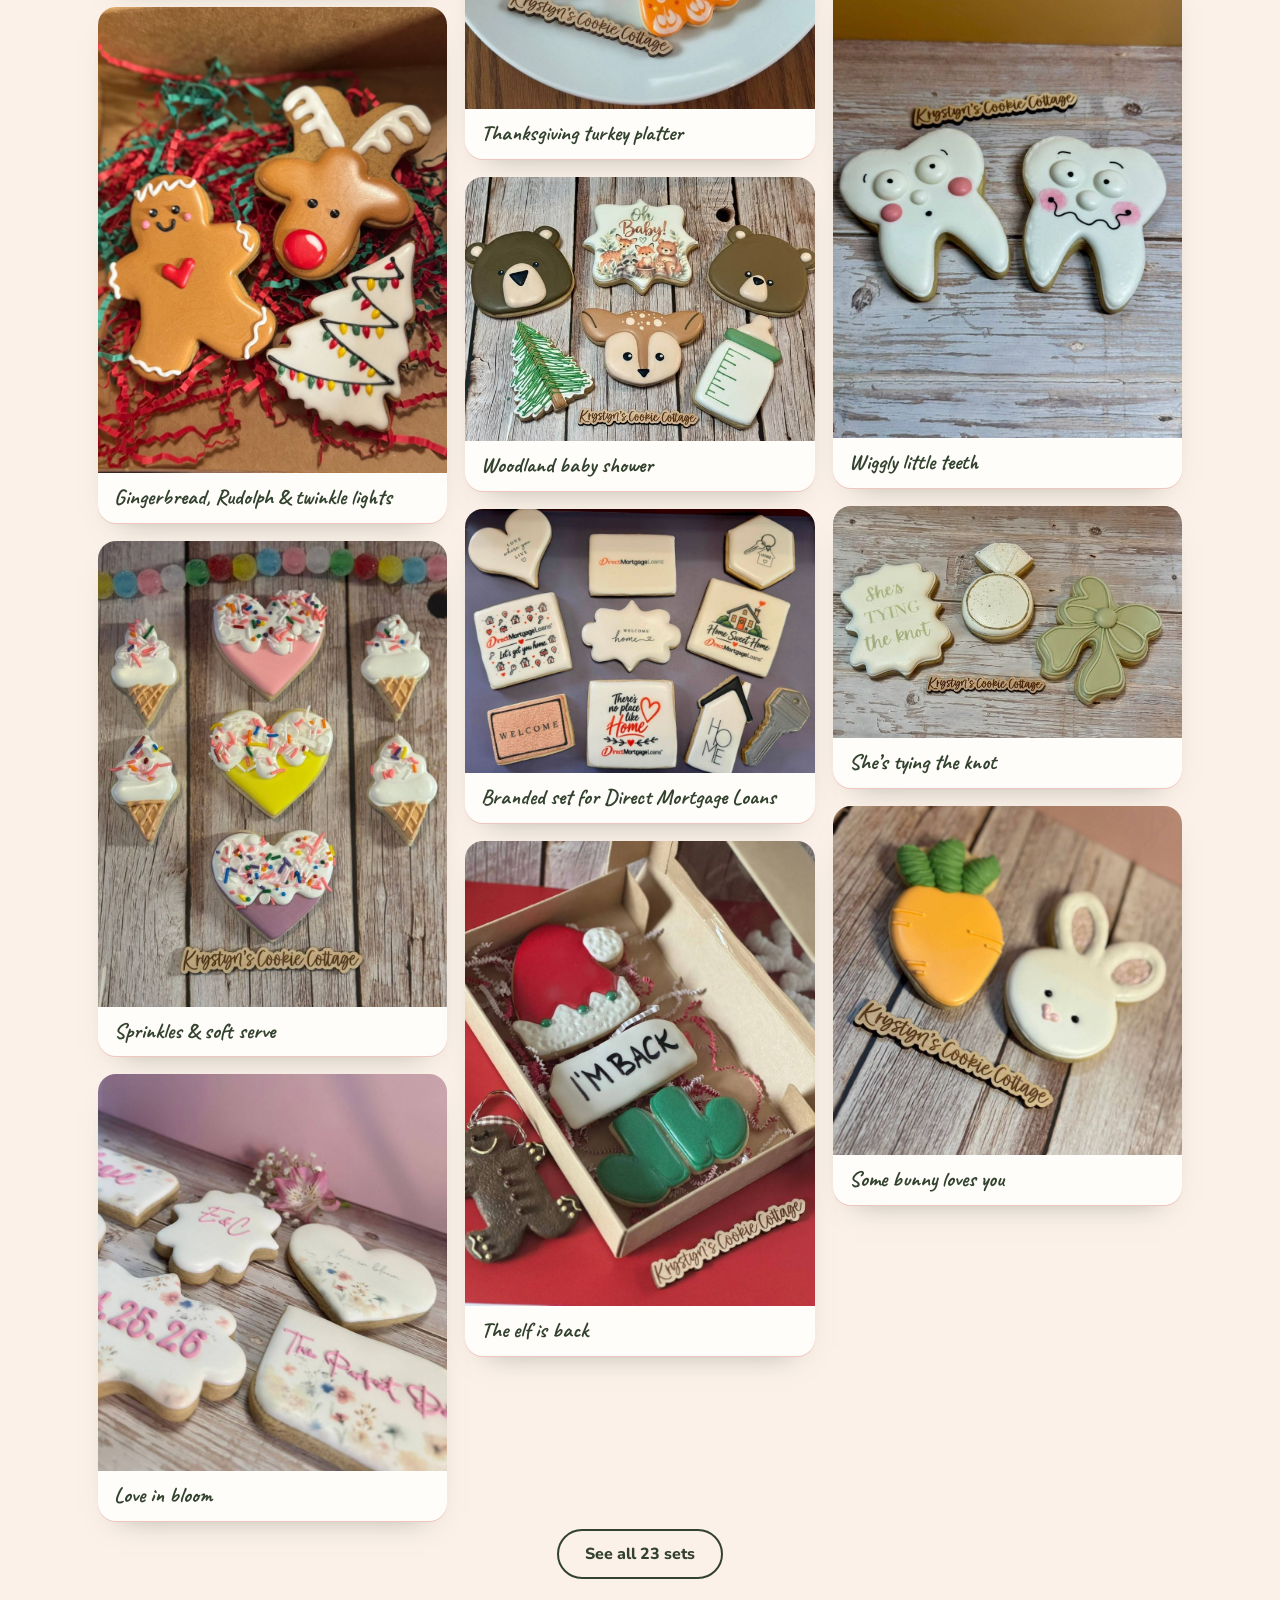
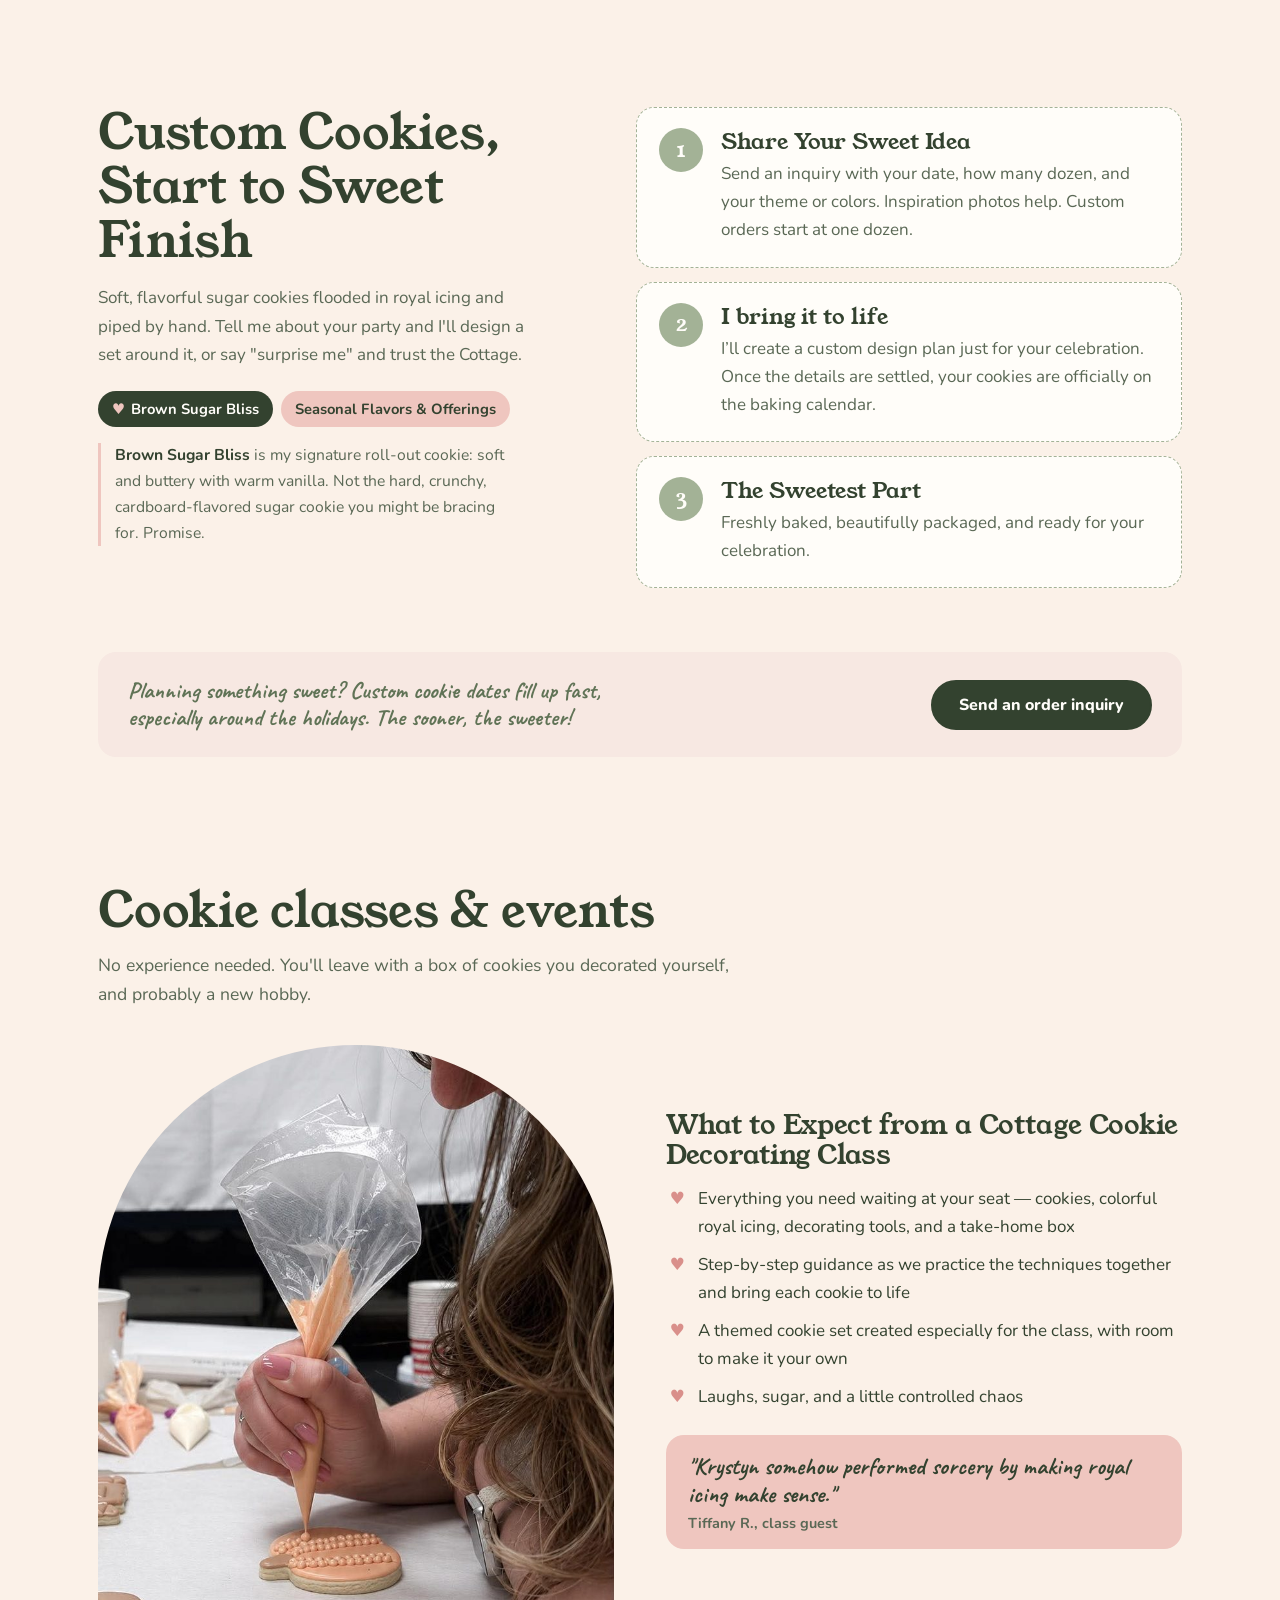
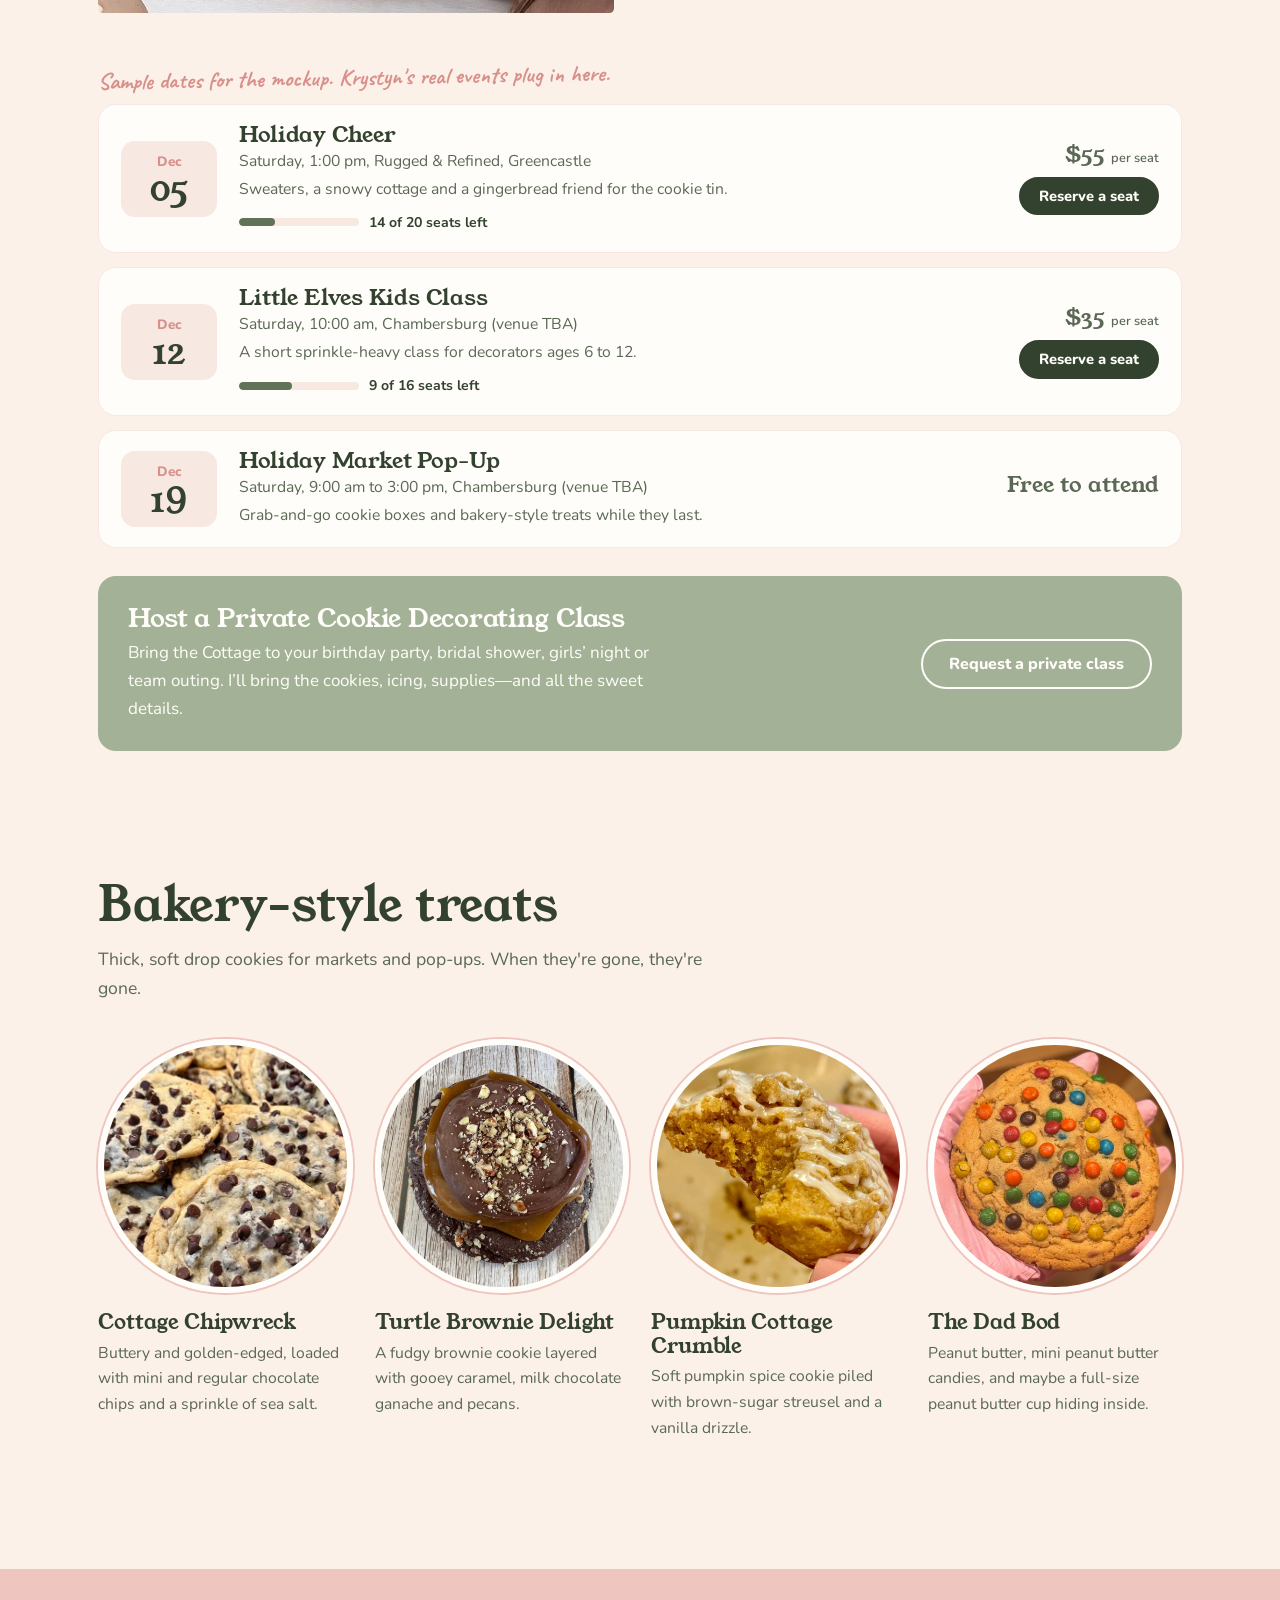
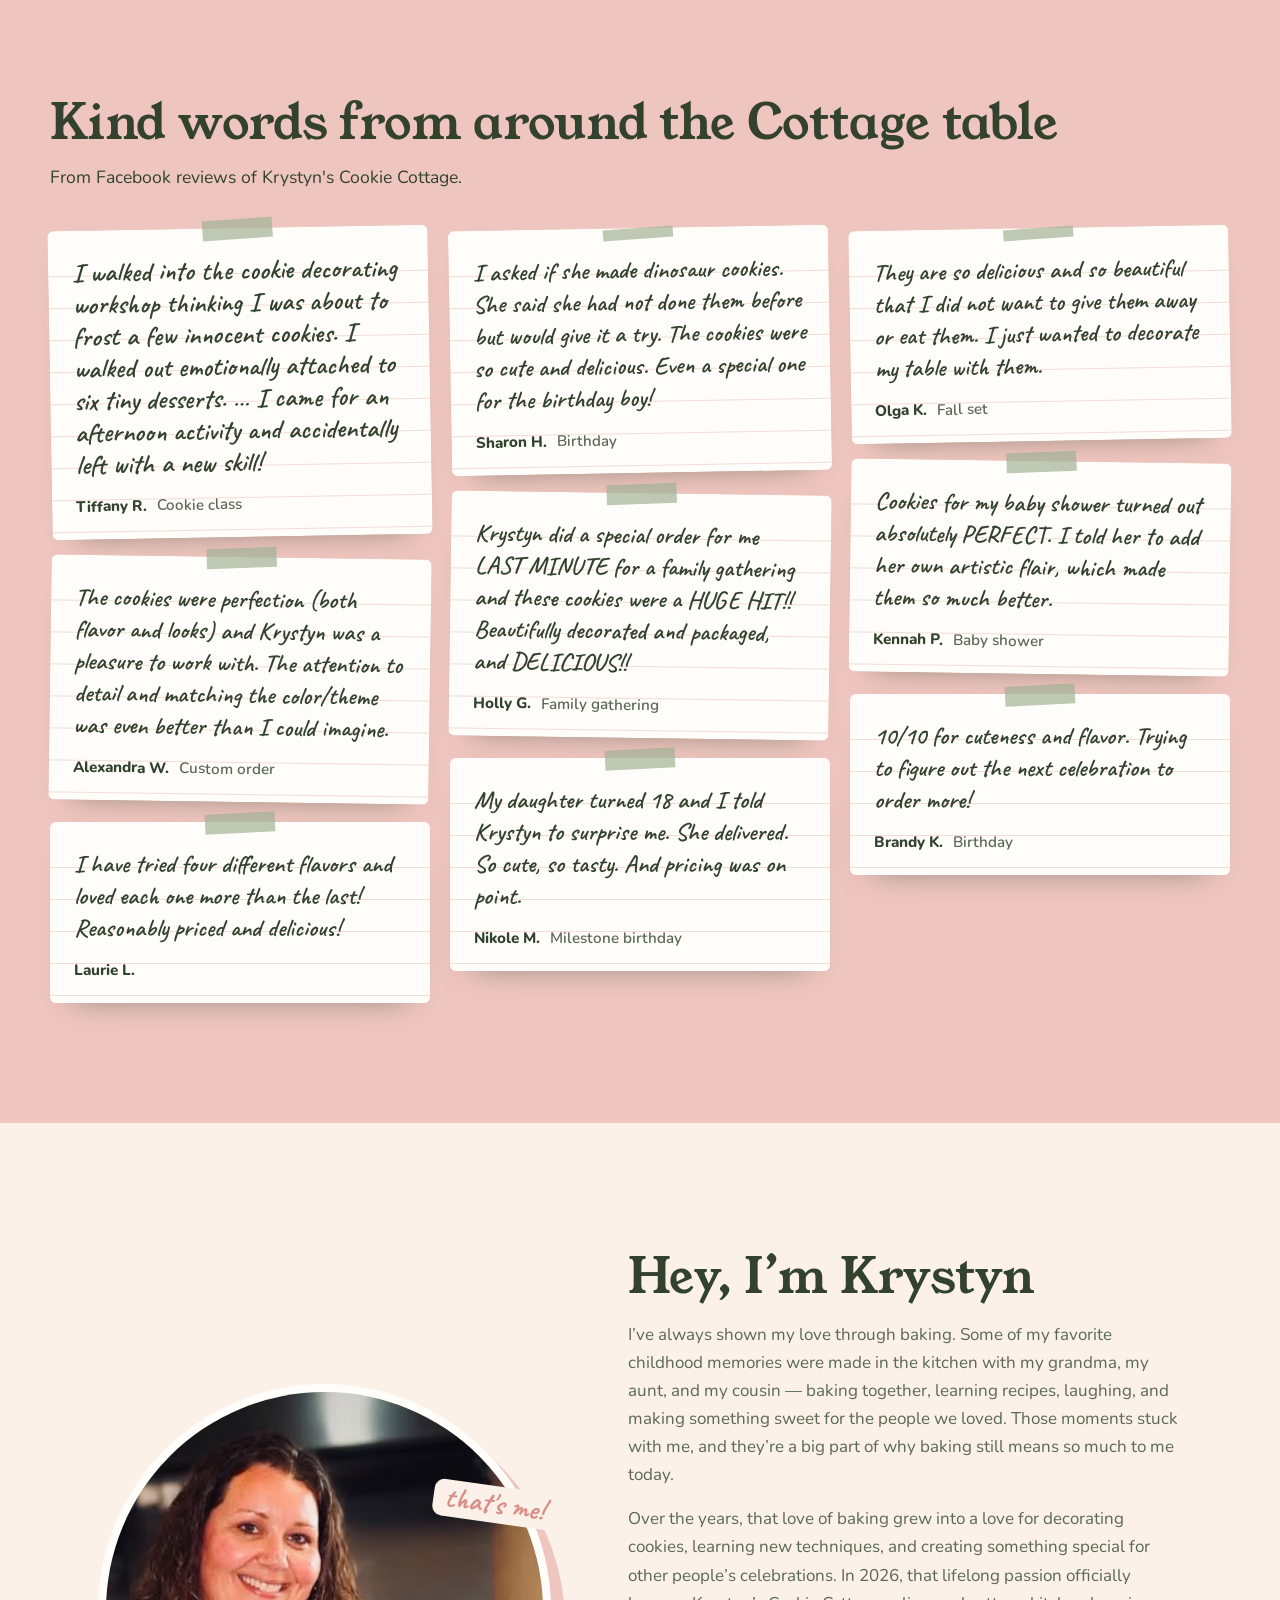
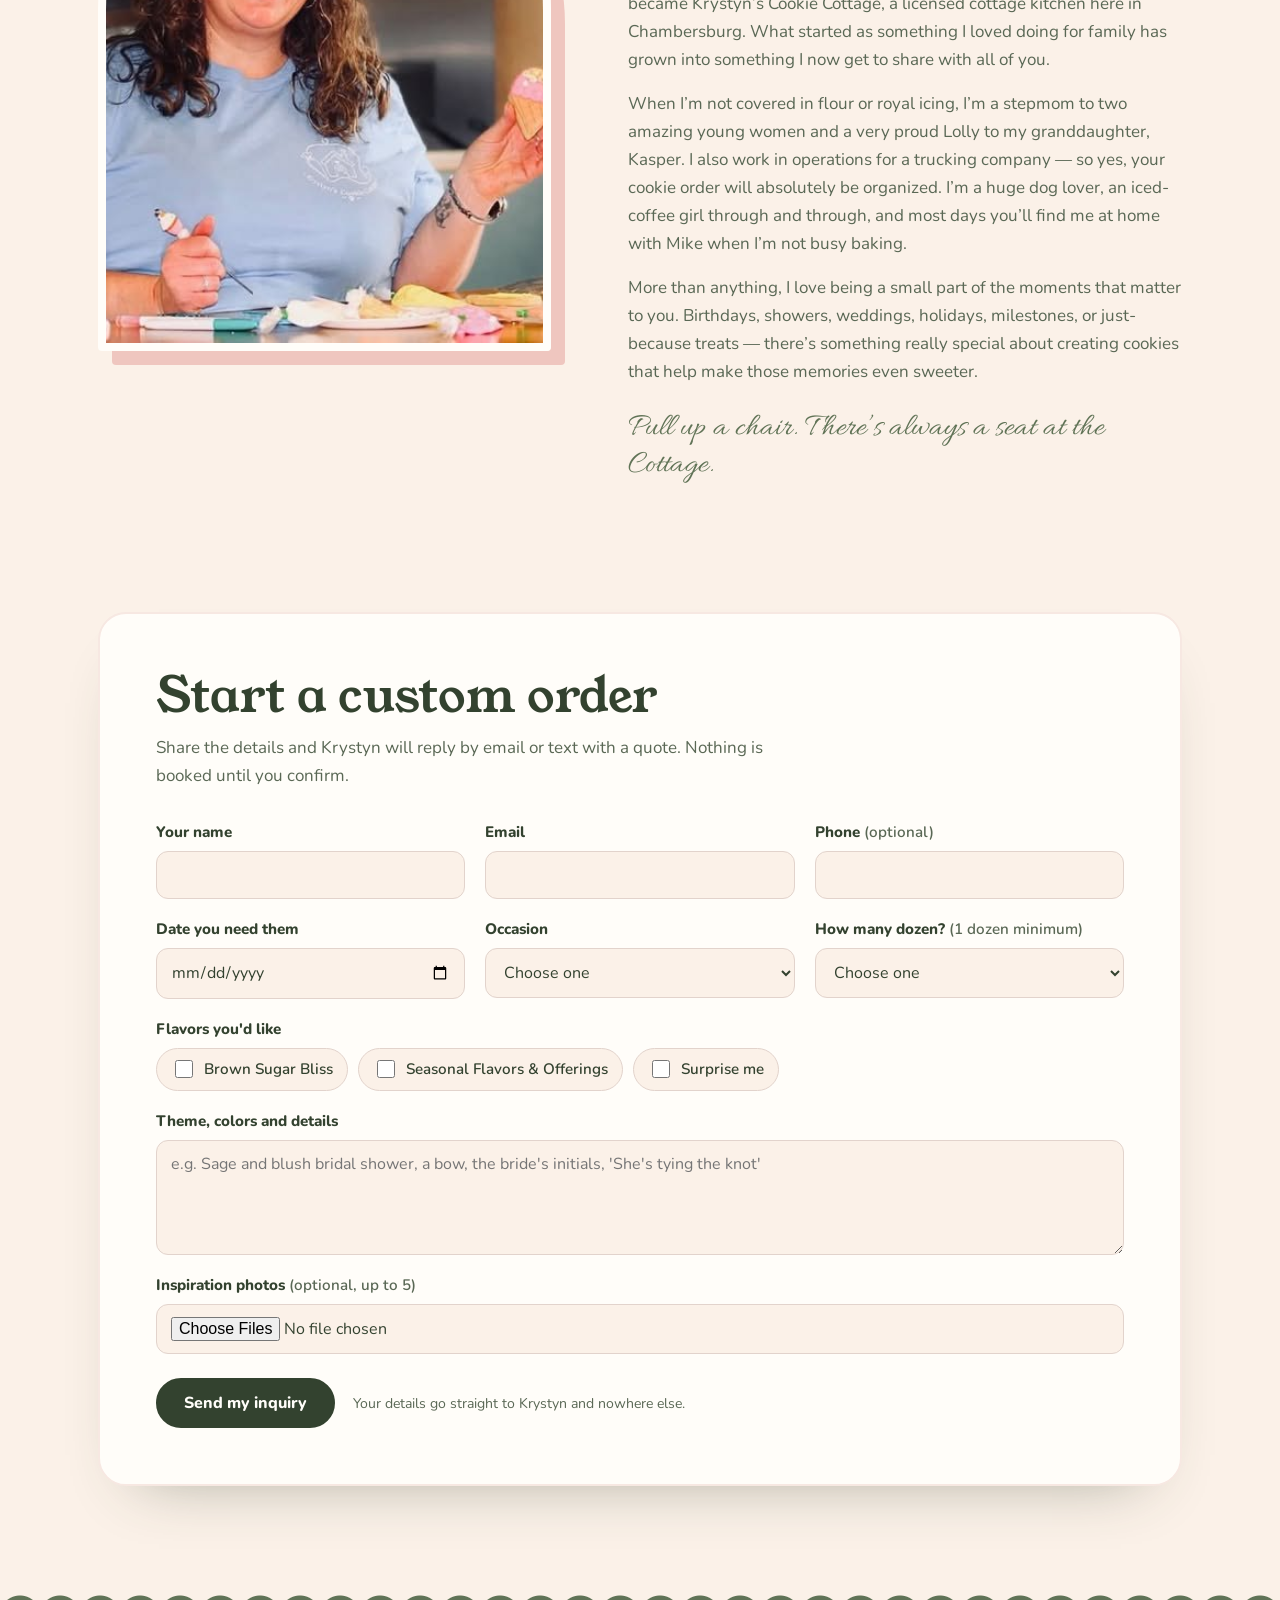
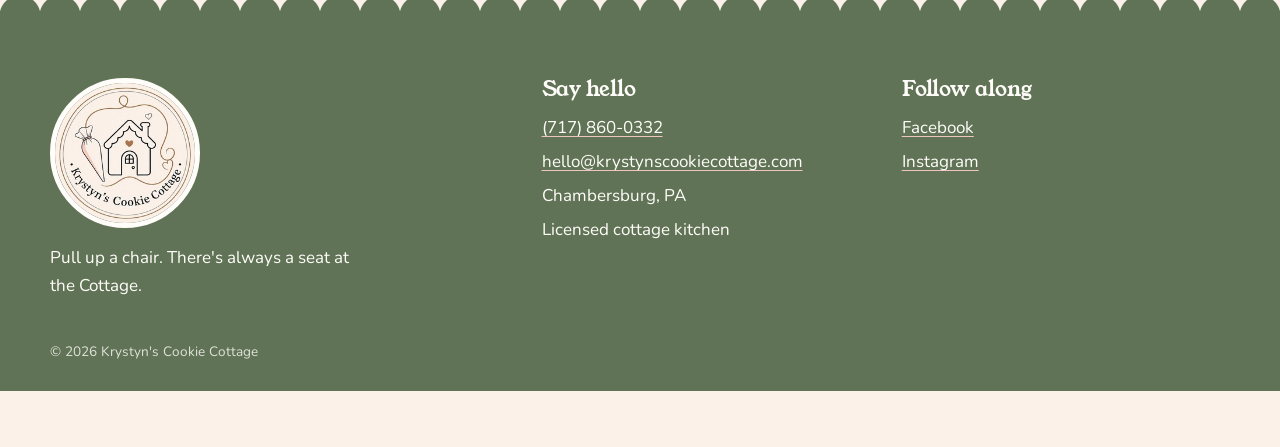
==== commit dc282159: "One Google link for classes and orders; Netlify-ready - The sheet's script now serves the Classes ta" ====
--- a/index.html
+++ b/index.html
@@ -476,7 +476,7 @@
 </dialog>
 
 
-<script src="config.js?v=1"></script>
-<script src="script.js?v=19"></script>
+<script src="config.js?v=2"></script>
+<script src="script.js?v=20"></script>
 </body>
 </html>
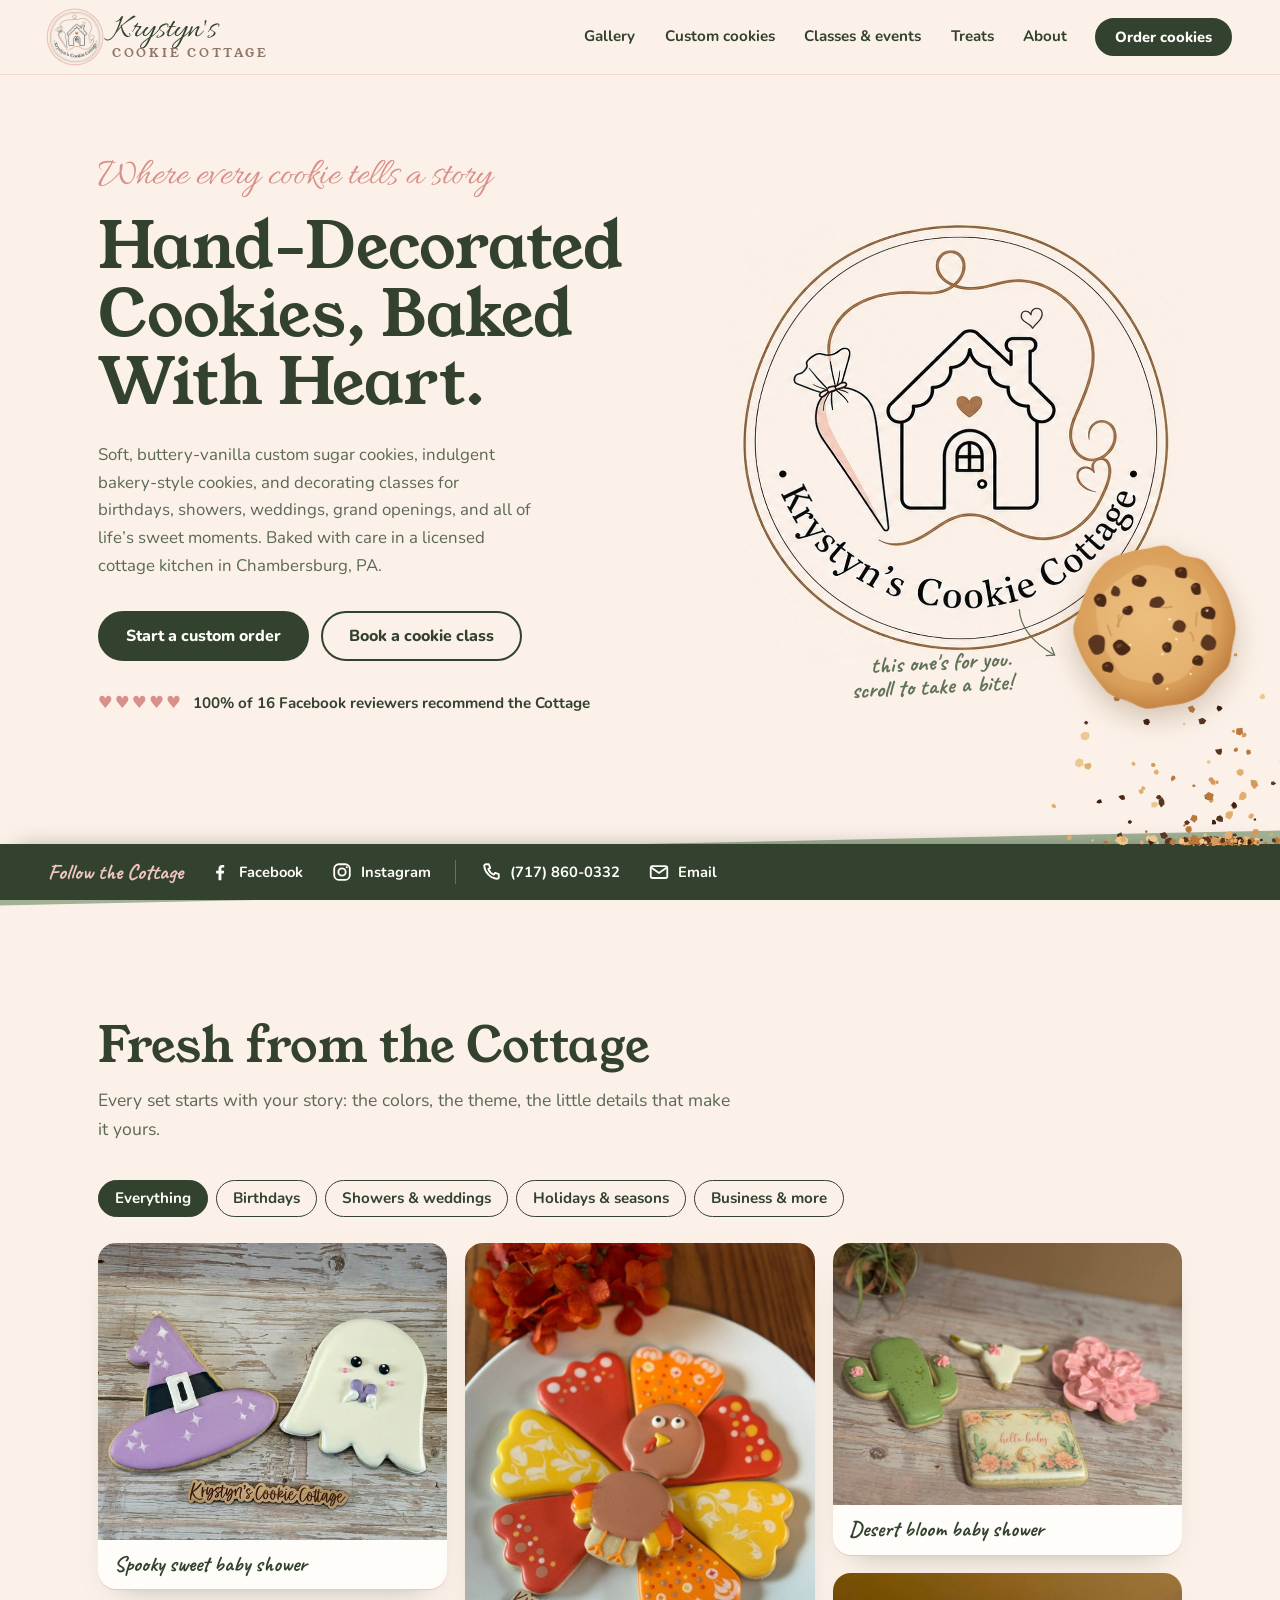
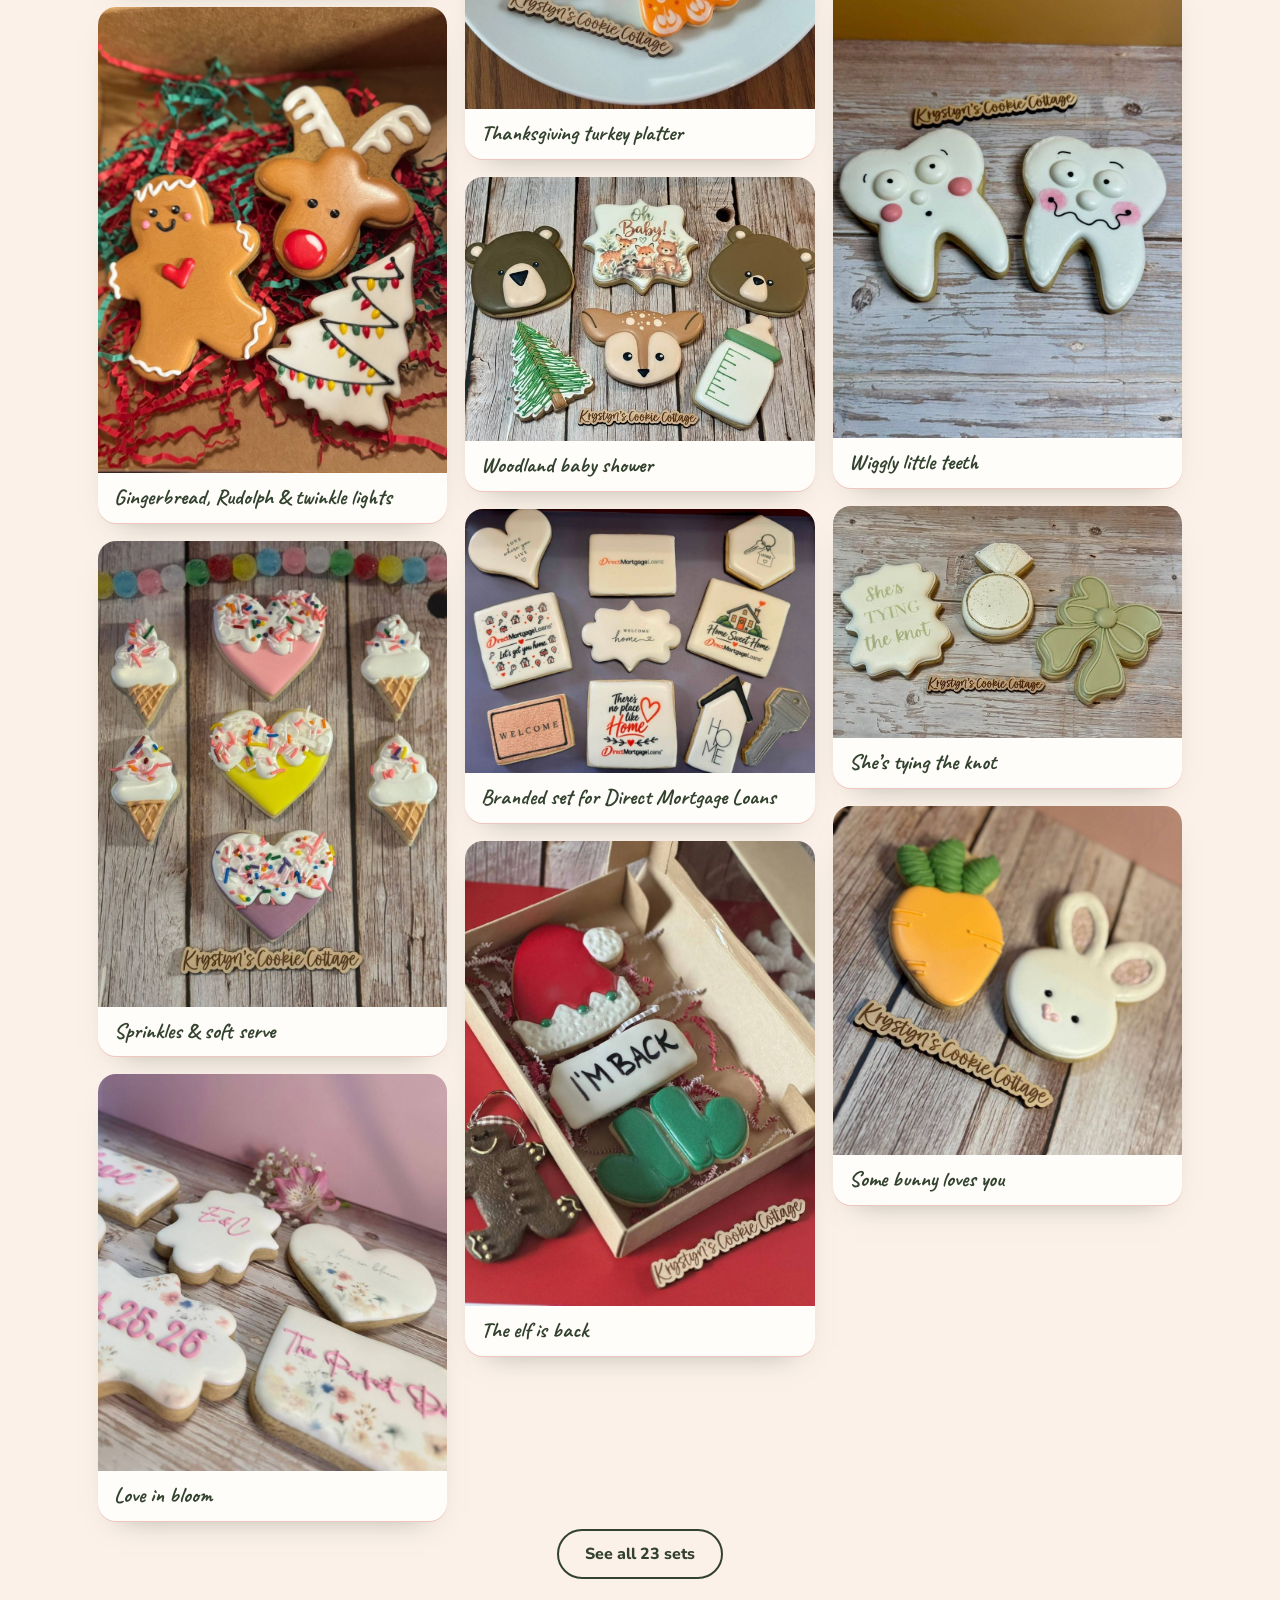
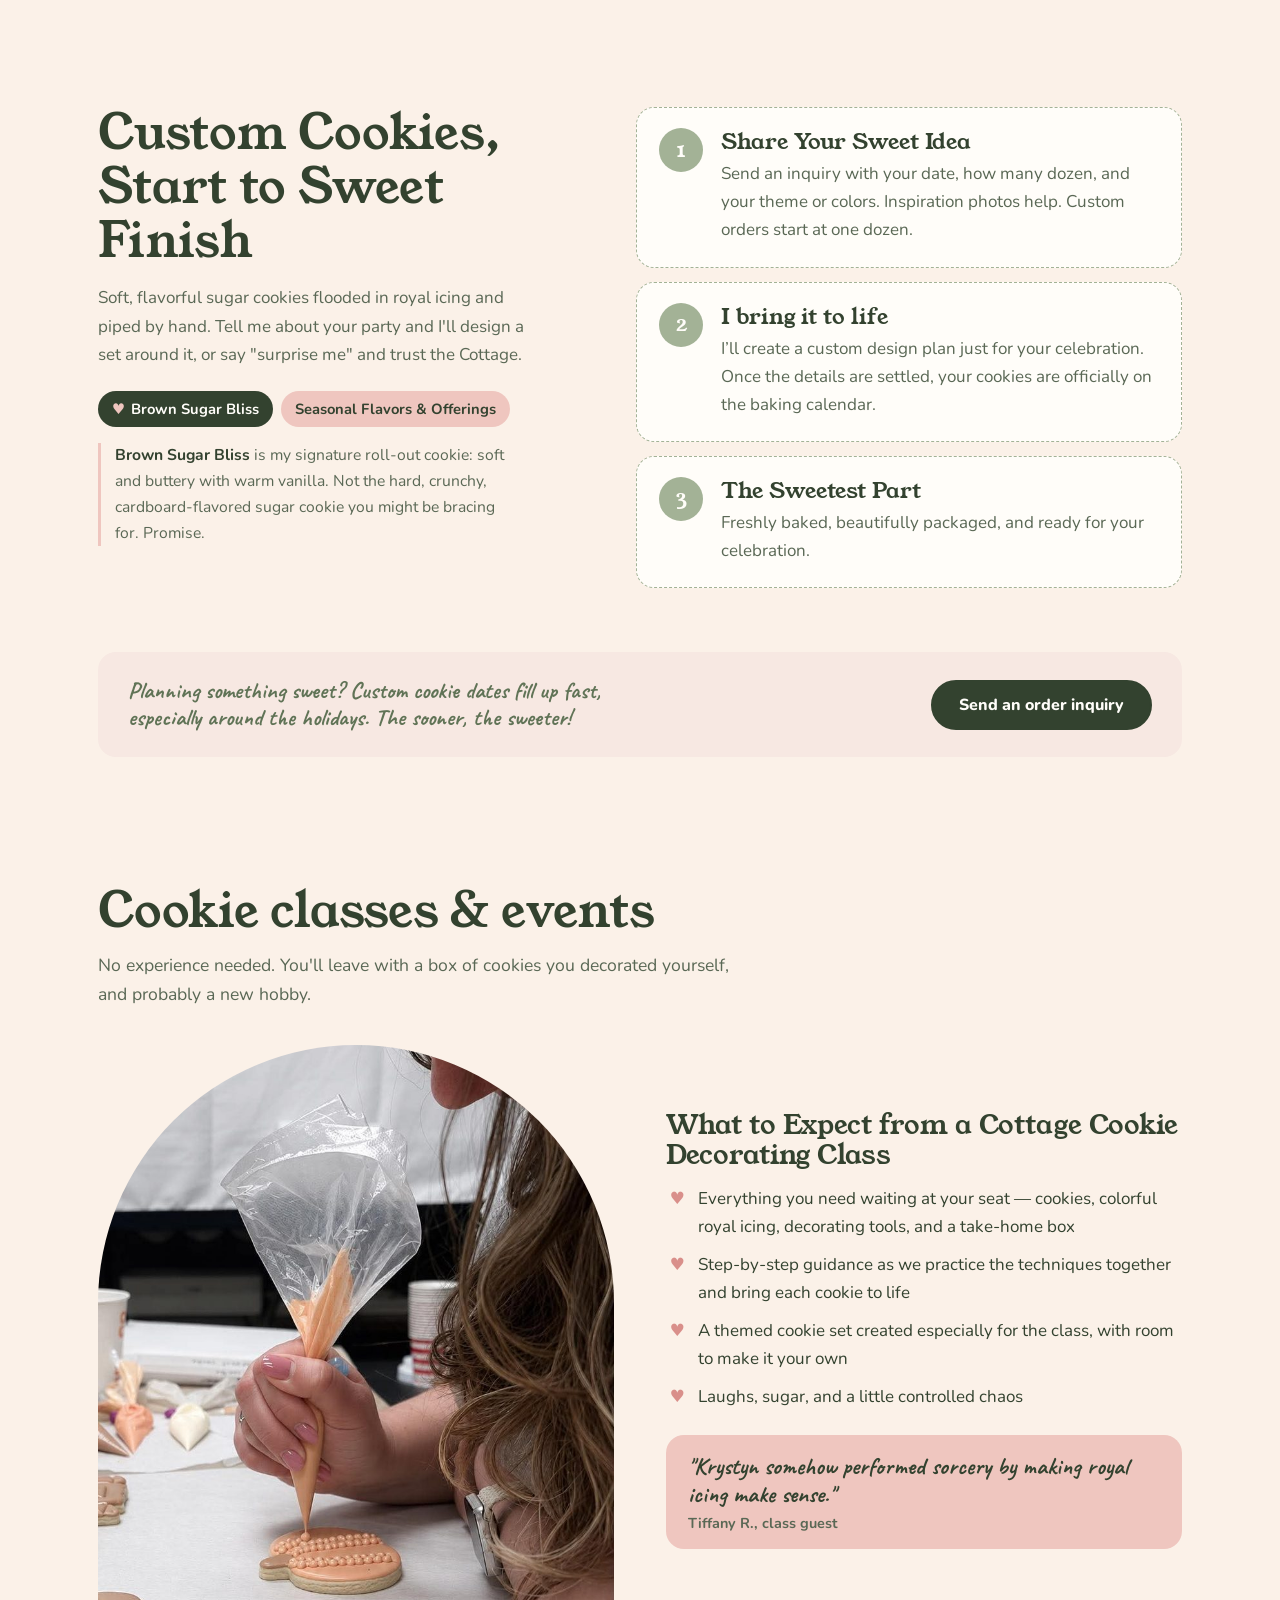
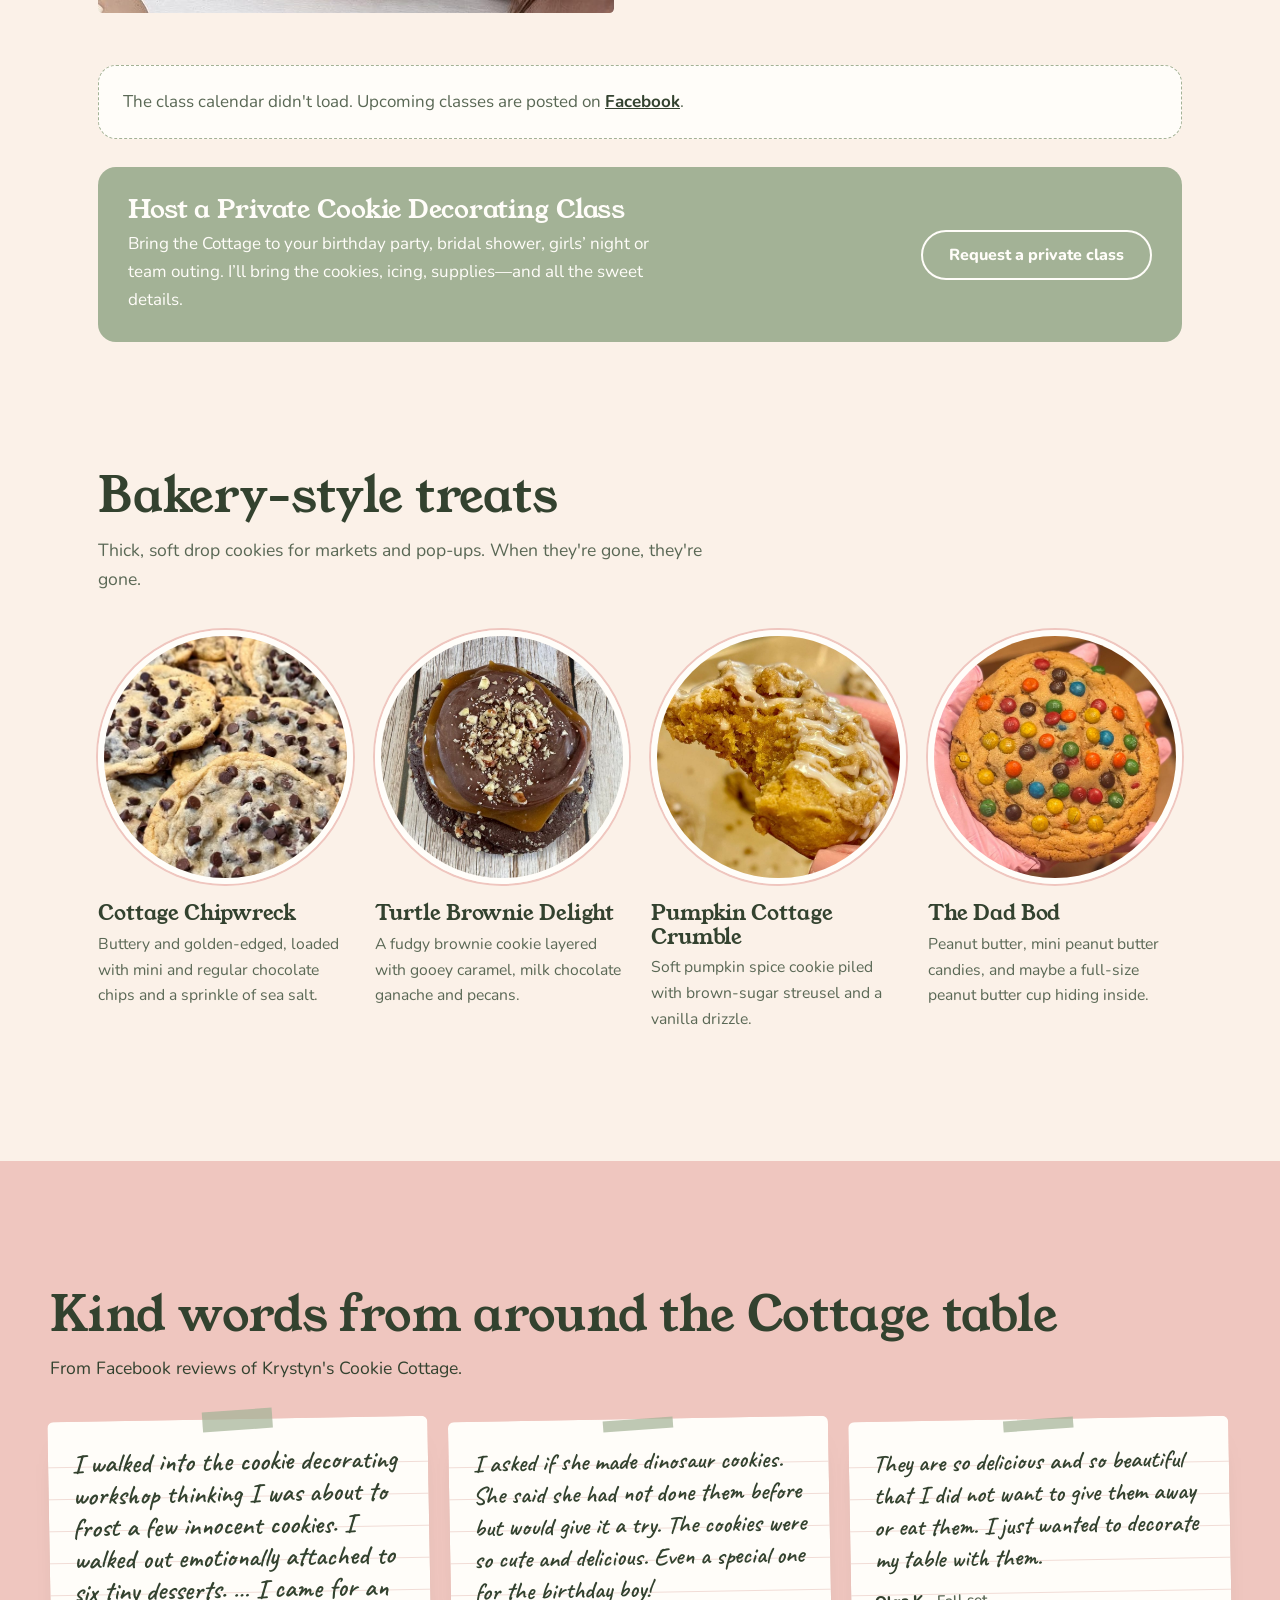
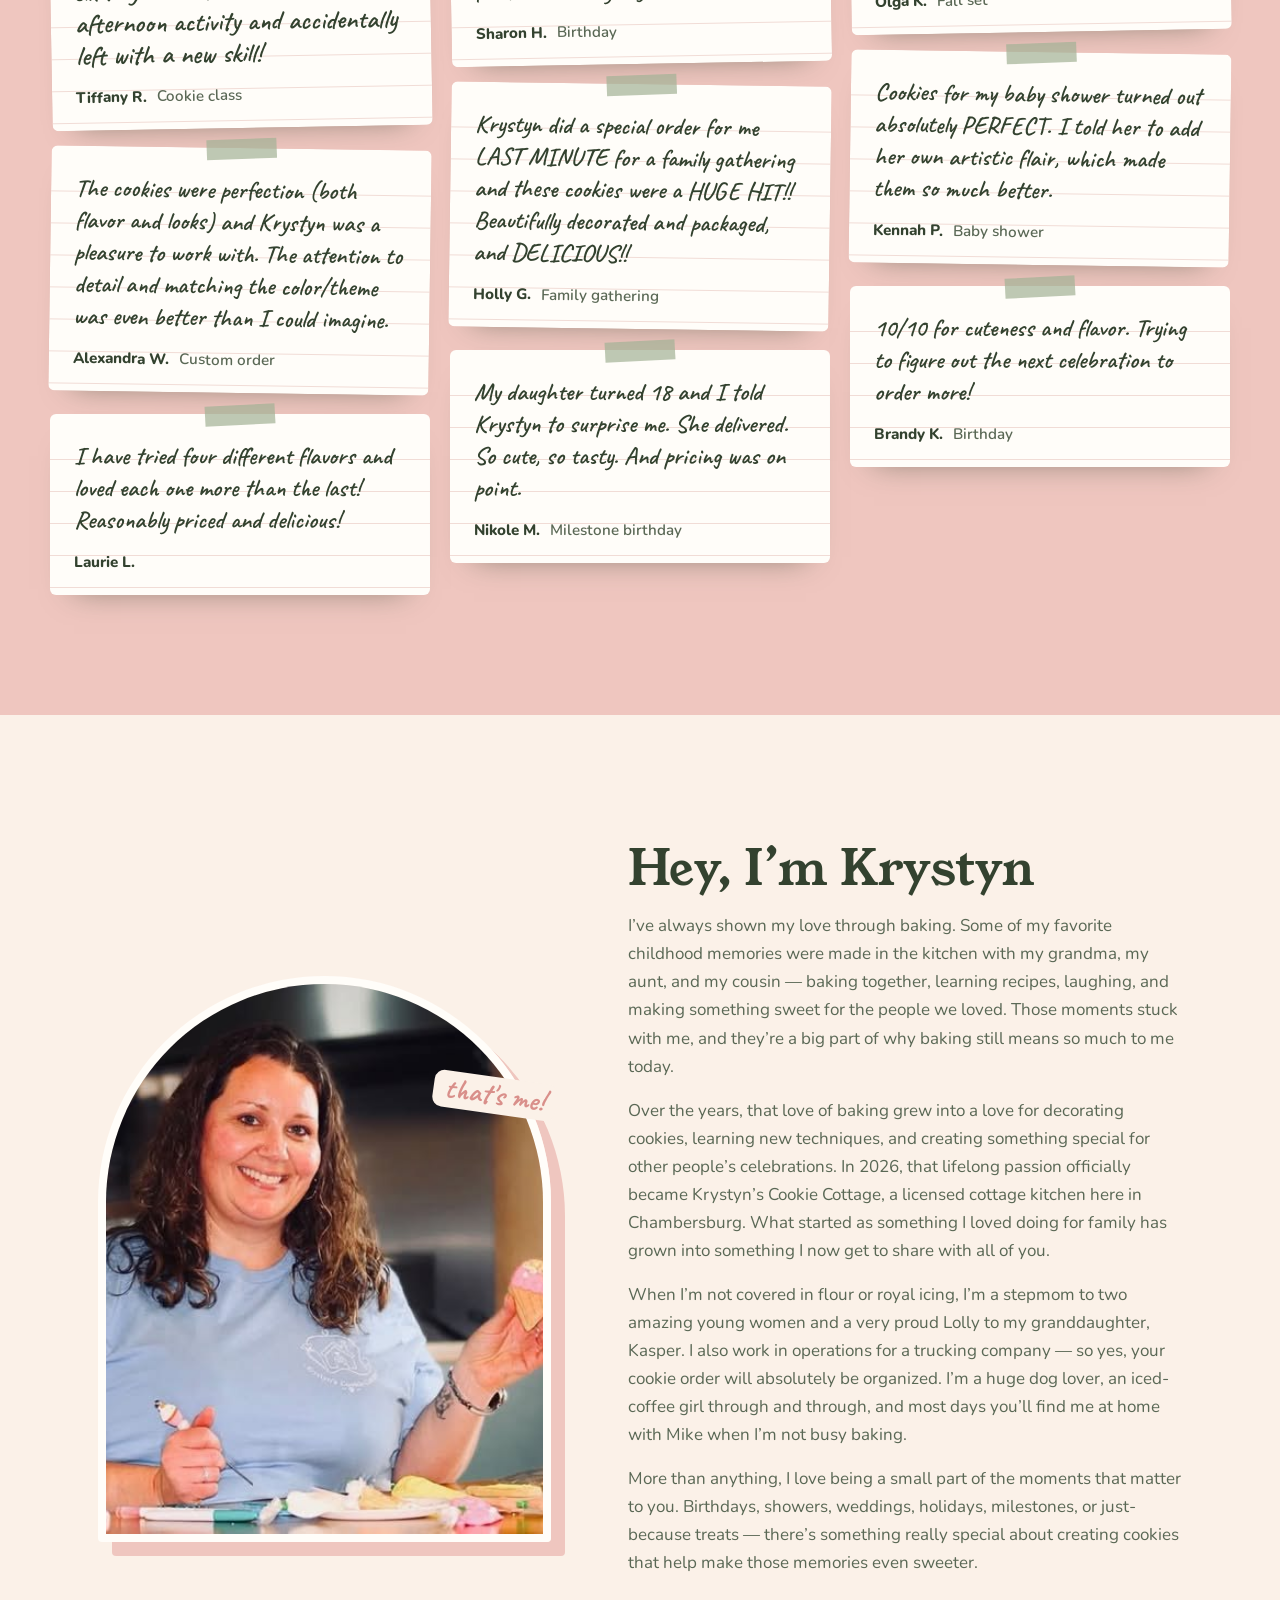
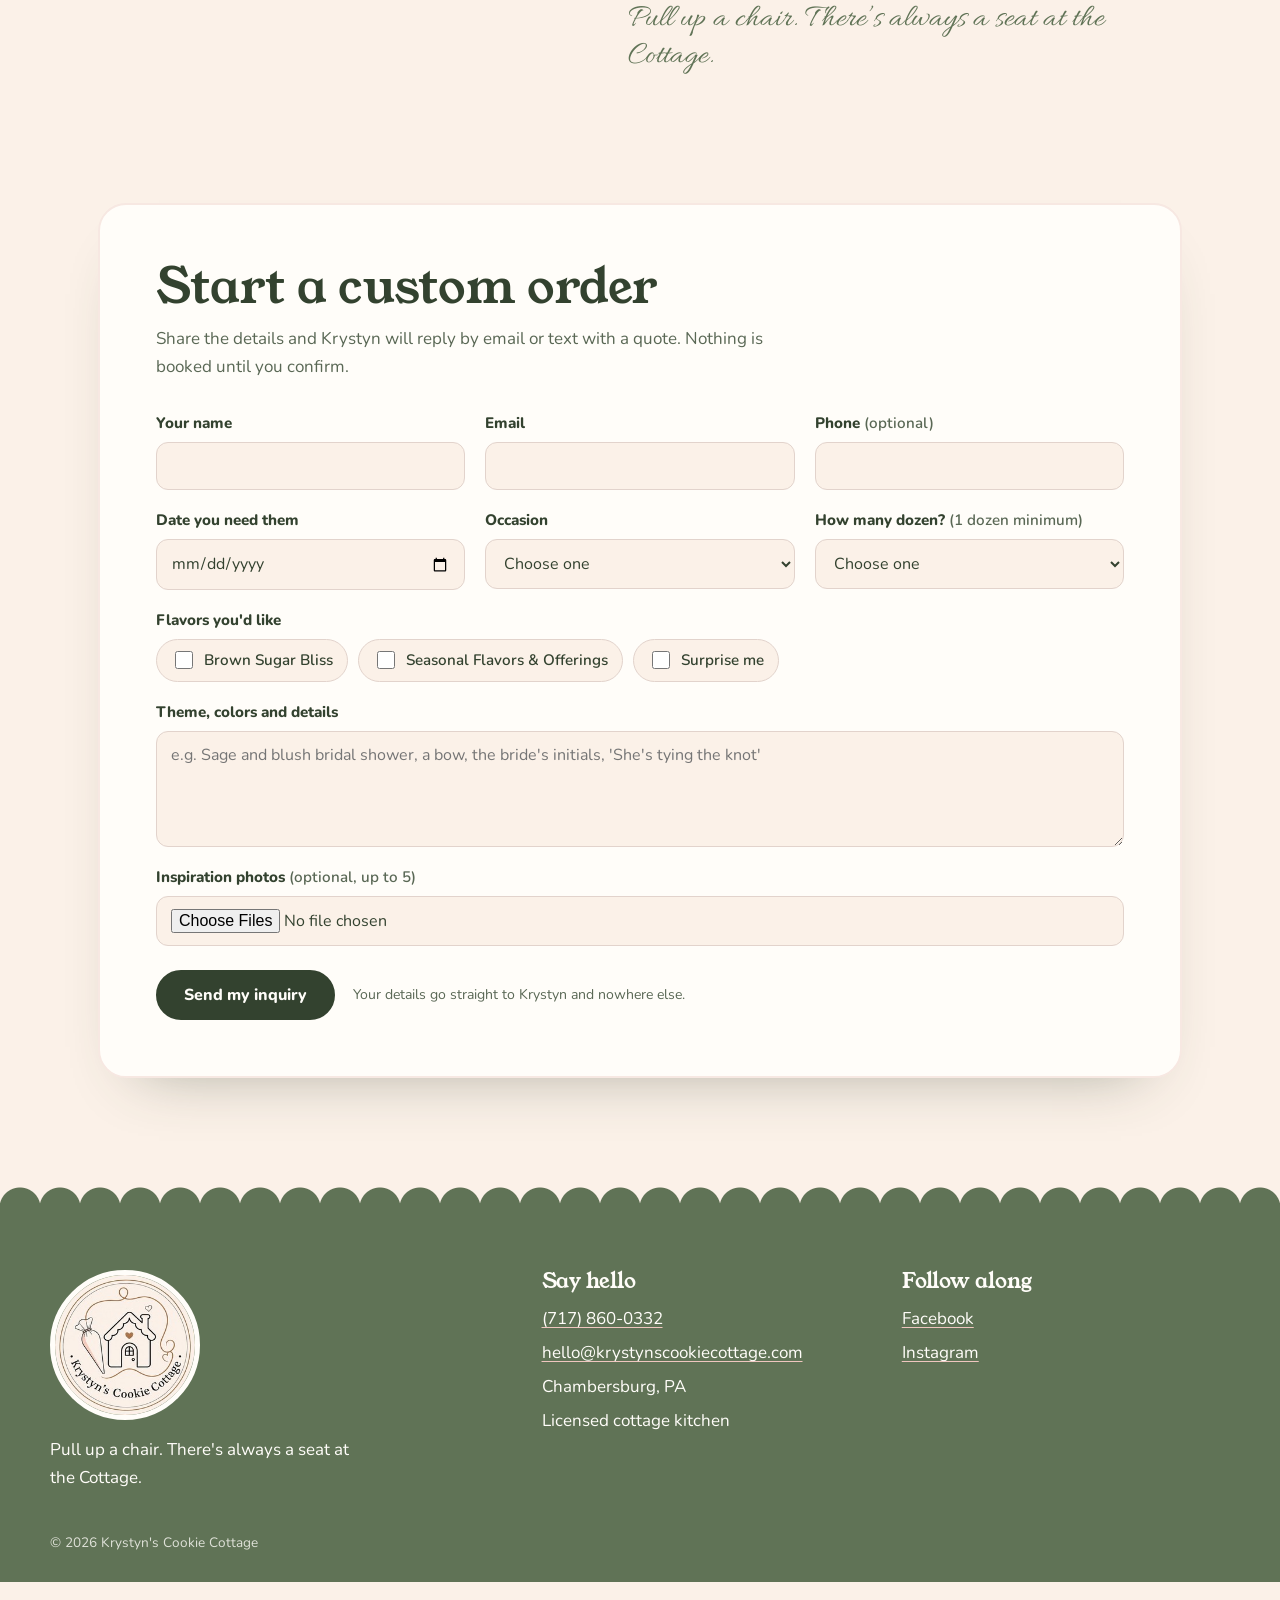
==== commit 4f1d7780: "Connect the site to Krystyn's Google Sheet config.js now points at her sheet's script: the class lis" ====
--- a/index.html
+++ b/index.html
@@ -476,7 +476,7 @@
 </dialog>
 
 
-<script src="config.js?v=2"></script>
+<script src="config.js?v=3"></script>
 <script src="script.js?v=20"></script>
 </body>
 </html>
